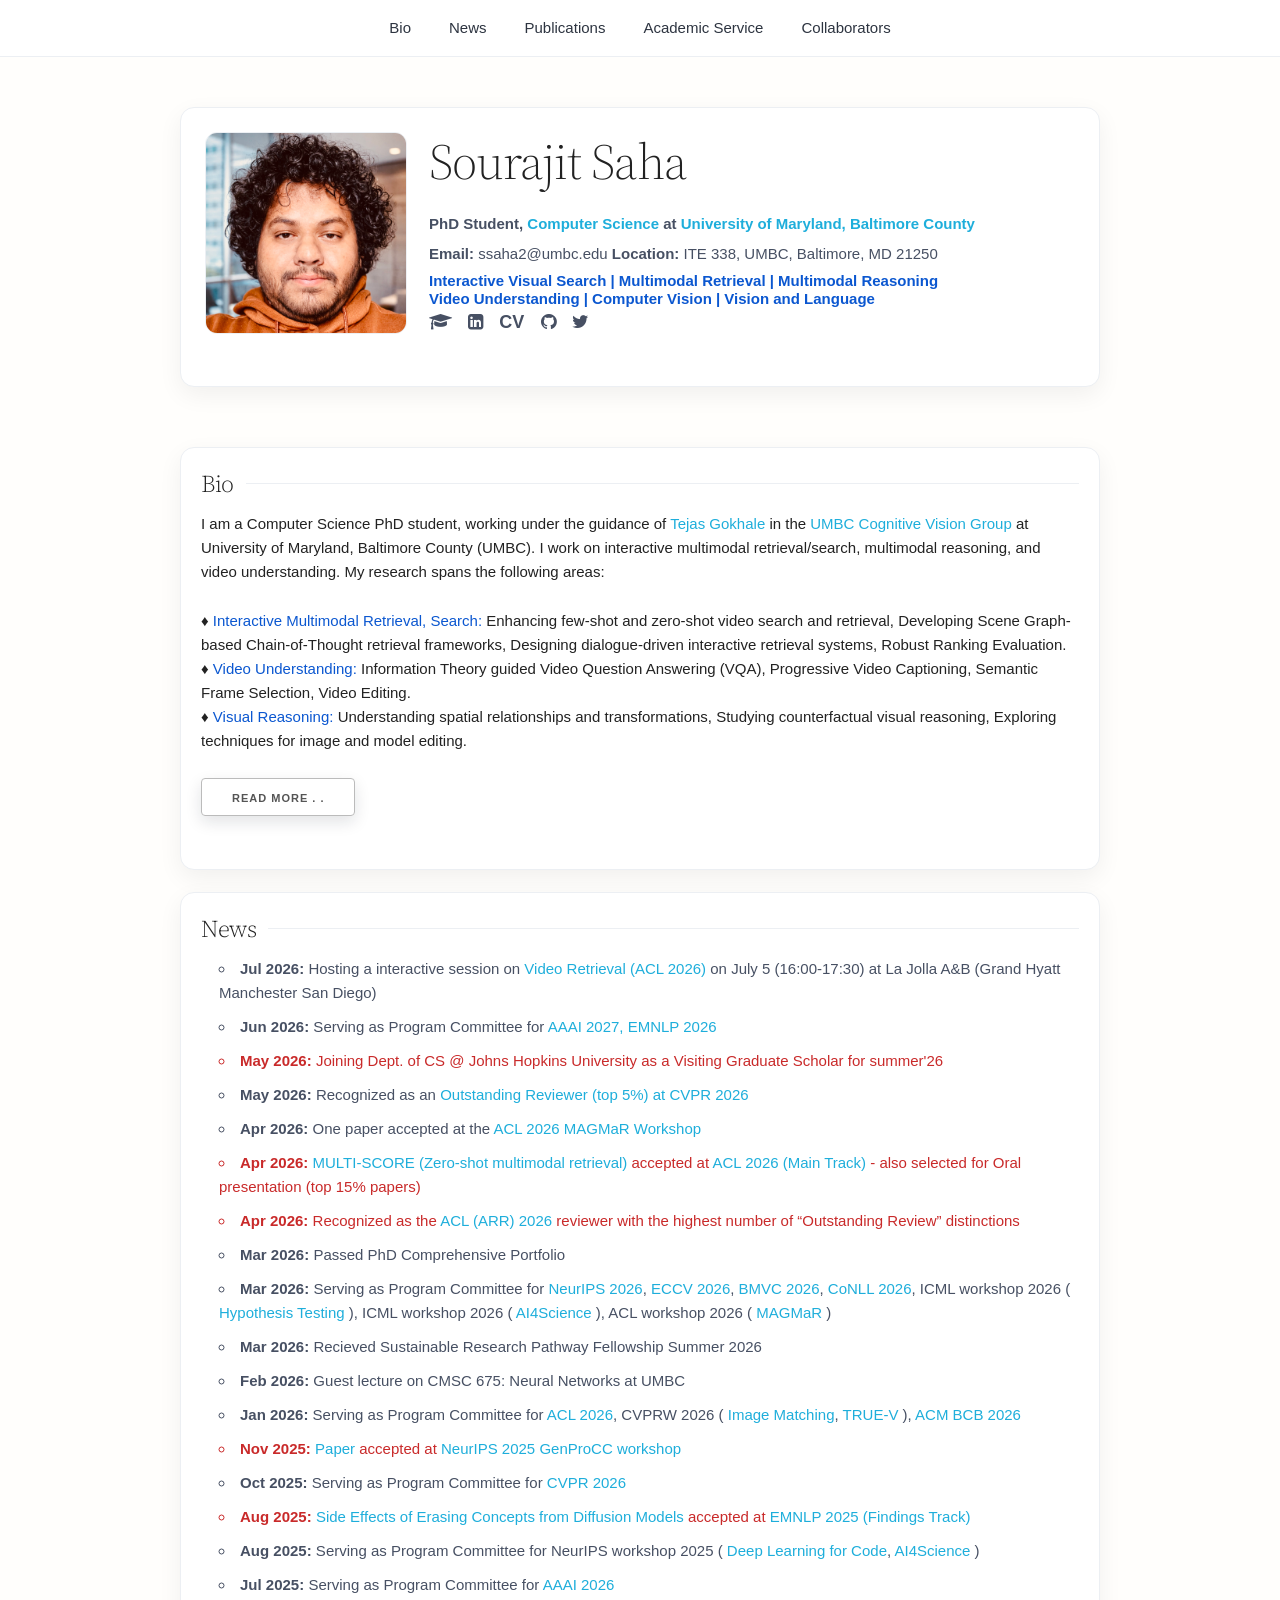
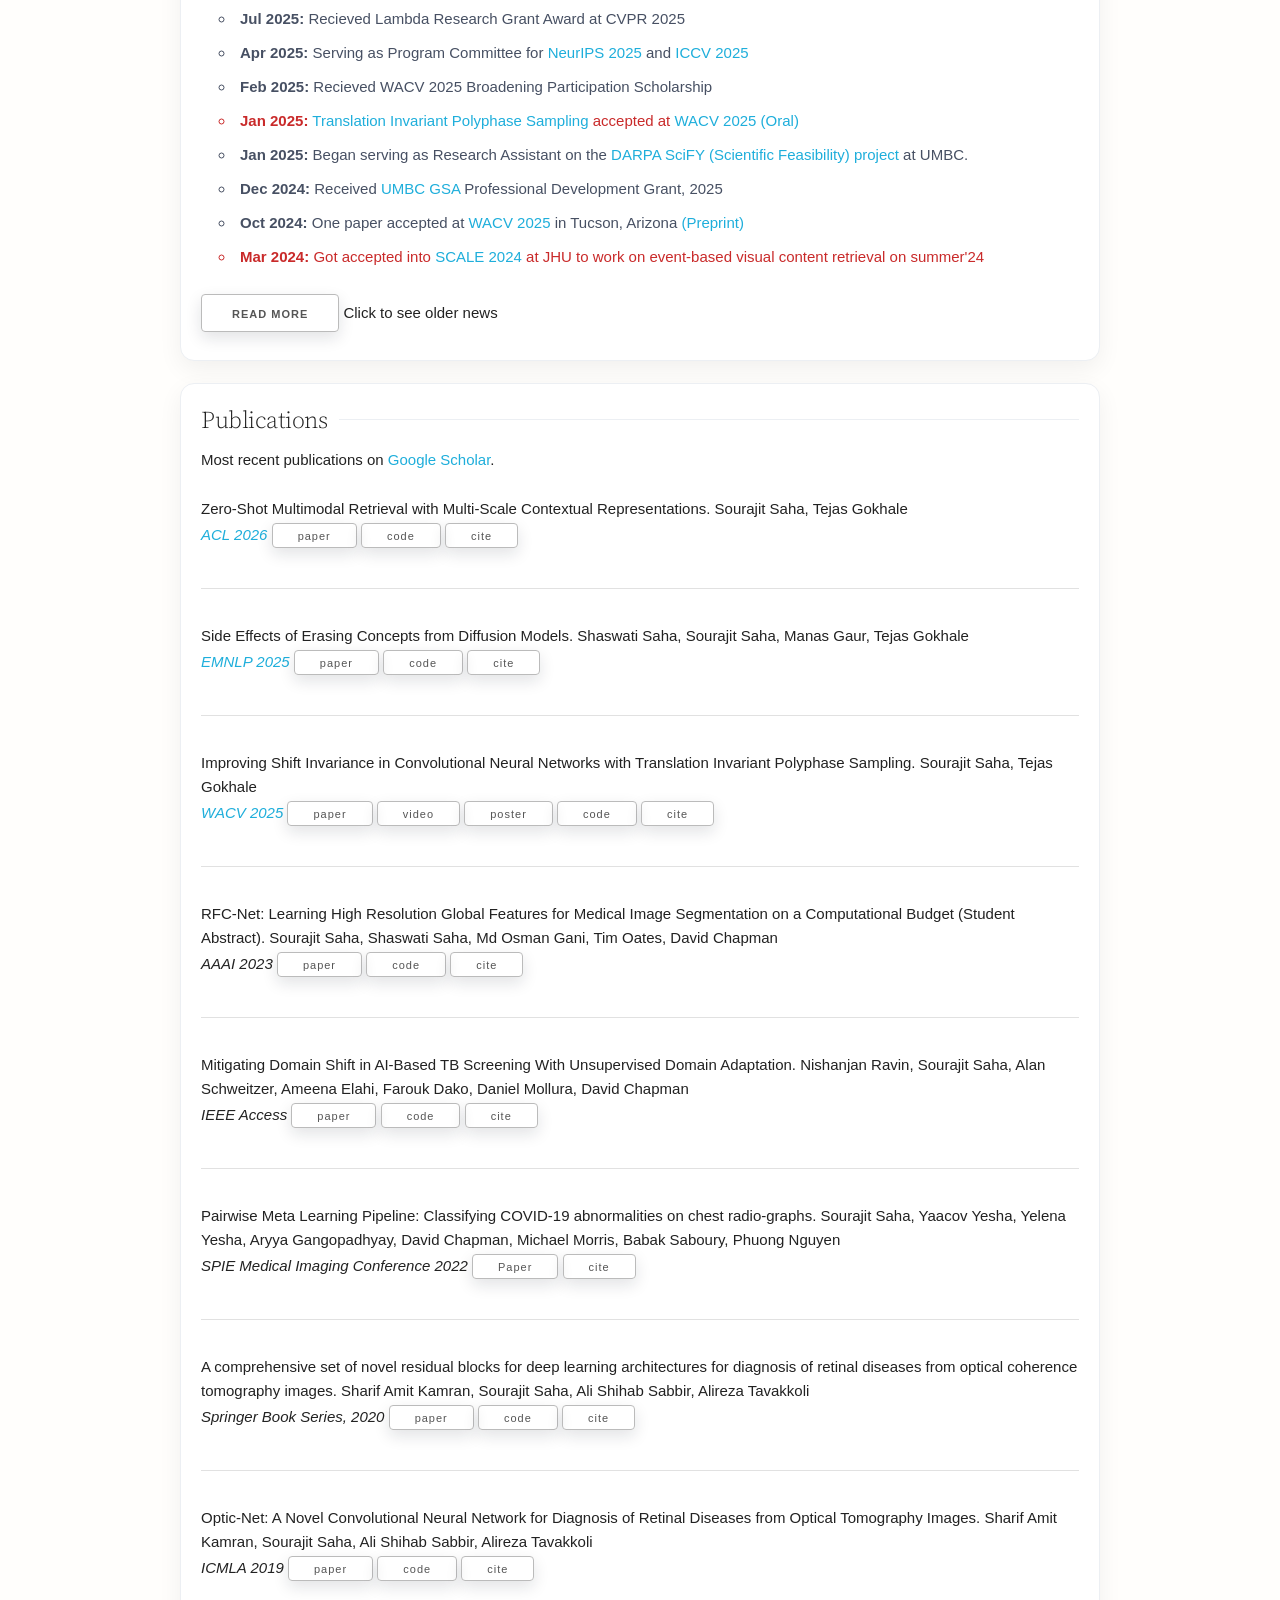
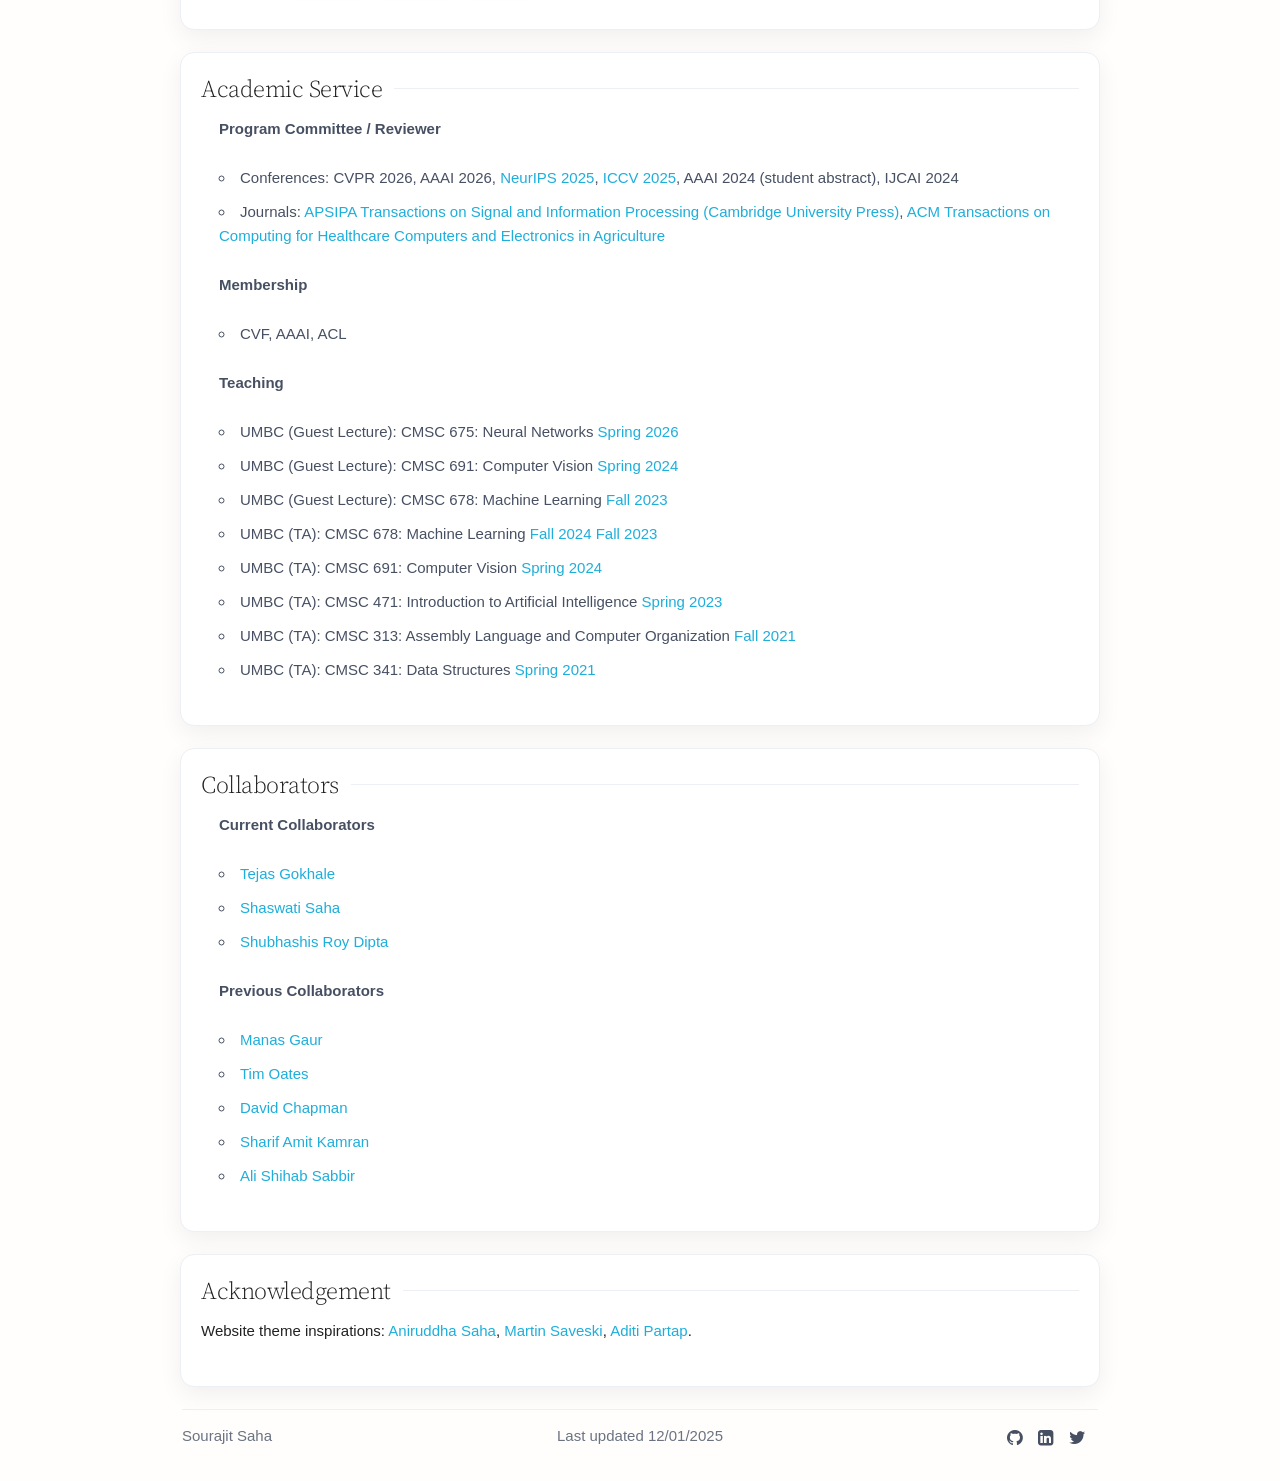
==== index.html @ 7041975b "Update index.html" ====
<!DOCTYPE html>
<html lang="en">
<head>
  <meta charset="utf-8">
  <meta name="viewport" content="width=device-width, initial-scale=1" />
  <title>Sourajit Saha | Homepage</title>
  <meta name="description" content="Homepage: Sourajit Saha">
  <meta name="author" content="Sourajit Saha">
  <link rel="icon" href="/soura_profile_04.jpg" type="image/x-icon">

  <!-- Fonts: elegant academic vibe -->
  <link href="https://fonts.googleapis.com/css2?family=Source+Serif+4:wght@400;600;700&family=Inter:wght@400;500;600;700&display=swap" rel="stylesheet">
  
  <!-- Minimal, efficient CSS inspired by Jon Barron / AlanE / Tejas / Steve -->
  <style>
    :root{
      --bg:#fffefc;--ink:#111418;--ink2:#475063;--muted:#6b7382;--link:#1a73e8;--line:#eceff3;--paper:#ffffff;--radius:14px;--shadow:0 8px 24px rgba(17,20,24,.06);--maxw:920px
    }
    html,body{background:var(--bg);color:var(--ink);margin:0;padding:0;font-family:Inter,system-ui,-apple-system,Segoe UI,Roboto,Helvetica,Arial}
    a{color:var(--link);text-decoration:none}a:hover{text-decoration:underline}
    .wrap{max-width:var(--maxw);margin:28px auto;padding:0 20px}
    .card{background:var(--paper);border:1px solid var(--line);border-radius:var(--radius);box-shadow:var(--shadow)}
    .header{padding:24px}
    .grid{display:grid;grid-template-columns:200px 1fr;gap:24px;align-items:start}
    .avatar{width:200px;height:200px;object-fit:cover;border-radius:12px;border:1px solid var(--line)}
    h1{font-family:"Source Serif 4",Georgia,serif;font-weight:700;font-size:42px;line-height:1.1;letter-spacing:-.01em;margin:0 0 6px}
    .lead{color:var(--ink2);margin:6px 0}
    .kicker{color:#0b57d0;font-weight:600}
    .icons span{margin-right:12px;font-size:18px;color:var(--ink2);cursor:pointer}
    .icons span:hover{color:var(--link)}

    /* Sticky top nav */
    .navwrap{position:sticky;top:0;z-index:20;background:rgba(255,255,255,.9);backdrop-filter:saturate(120%) blur(6px);border-bottom:1px solid var(--line)}
    .nav{max-width:var(--maxw);margin:0 auto;padding:8px 20px;display:flex;gap:14px;justify-content:center}
    .nav a{padding:8px 12px;border-radius:999px;color:#2d3440}
    .nav a:hover{background:#f6f8fb;text-decoration:none}

    /* Sections */
    section.block{margin:22px 0;padding:18px 20px}
    section.block h5{font-family:"Source Serif 4",Georgia,serif;margin:0 0 10px;font-size:24px;display:flex;gap:12px;align-items:center}
    section.block h5:after{content:"";height:1px;background:var(--line);flex:1}
    ul{margin:6px 0 0 18px;color:var(--ink2)}
    li{margin:6px 0}
    hr{border:none;border-top:1px dashed var(--line);margin:14px 0}

    /* Buttons */
    .button{display:inline-block;background:#111827;color:#fff;padding:8px 12px;border-radius:10px;border:1px solid #111827;font-weight:600;line-height:1;cursor:pointer;box-shadow:0 6px 16px rgba(17,24,39,.12)}
    .button:hover{transform:translateY(-1px);text-decoration:none}

    /* Callout */
    .callout{background:#f7fbff;border:1px solid var(--line);border-radius:12px;padding:14px 16px}
    .callout .section-title{color:#c92a2a;font-weight:700}
    [style*="color:blue"]{color:#0b57d0 !important}[style*="color:red"]{color:#c92a2a !important}

    /* Code */
    pre{background:#0f172a;color:#e5e7eb;border:1px solid #0b1223;border-radius:10px;padding:12px;overflow:auto;font-size:13px}

    /* Mobile */
    @media (max-width:860px){.grid{grid-template-columns:1fr}.avatar{width:160px;height:160px}}

    
    .kicker.tight {
      margin: 0;          /* remove default big gap */
      line-height: 1.2;   /* adjust spacing between lines */
    }
    
  </style>

  <!-- External libs kept (icons/css from original site structure) -->
  <link rel="stylesheet" href="libs/external/font-awesome-4.7.0/css/font-awesome.min.css">
  <script src="libs/external/jquery-3.1.1.min.js"></script>
  <script src="libs/external/skeleton_tabs/skeleton-tabs.js"></script>
  <link rel="stylesheet" href="libs/external/skeleton/normalize.css">
  <link rel="stylesheet" href="libs/external/skeleton/skeleton.css">
  <link rel="stylesheet" href="libs/custom/my_css.css">
</head>
<body>
  <div class="navwrap">
    <nav class="nav">
      <a href="/index.html#bio">Bio</a>
      <a href="/index.html#news">News</a>
      <a href="/index.html#publications">Publications</a>
      <a href="/index.html#academic-service">Academic Service</a>
      <a href="/index.html#collaborators">Collaborators</a>
    </nav>
  </div>

  <main class="wrap">
    <!-- Header -->
    <header class="card header">
     <div class="grid">
        <a href="/"><img id="random-image" class="avatar" alt="Random Image" src=""/></a>
        <div>
          <h1>Sourajit Saha</h1>
          <p class="lead"><strong>PhD Student, <a href="https://www.csee.umbc.edu/">Computer Science</a> at <a href="https://umbc.edu/">University of Maryland, Baltimore County</a></strong></p>
          <p class="lead"><strong>Email:</strong> ssaha2@umbc.edu <strong>Location:</strong> ITE 338, UMBC, Baltimore, MD 21250</p>
          <p class="kicker tight" style="color:blue;">
            Interactive Visual Search | Multimodal Retrieval | Multimodal Reasoning
          </p>
          <p class="kicker tight" style="color:blue;">
            Video Understanding | Computer Vision | Vision and Language
          </p>
          <p class="icons">
            <span onclick="window.open('https://scholar.google.com/citations?hl=en&user=f8wIuGcAAAAJ&view_op=list_works&sortby=pubdate')"><i class="fa fa-graduation-cap"></i></span>
            <span onclick="window.open('https://www.linkedin.com/in/sourajitcs/')"><i class="fa fa-linkedin-square"></i></span>
            <span onclick="window.open('https://drive.google.com/file/d/1-MChs1DdBviEYFemUq21AxmJDbdhRsC6/view?usp=sharing/')" style="font-weight:700">CV</span>
            <span onclick="window.open('https://github.com/sourajitcs')"><i class="fa fa-github"></i></span>
            <span onclick="window.open('https://twitter.com/sourajitCS')"><i class="fa fa-twitter"></i></span>
          </p>
        </div>
      </div>
      <script>
        <!-- const imagePaths=['/soura_profile_01.jpg','/soura_profile_02.jpg','/soura_profile_03.jpg','/soura_profile_04.jpg','/soura_profile_05.jpg']; -->
        const imagePaths=['/soura_profile_05.jpg'];
        document.getElementById('random-image').src=imagePaths[Math.floor(Math.random()*imagePaths.length)];
      </script>

    </header>

    <!-- Callout --> 
    <!--
    <section class="callout card block">
      <p class="section-title" style="color:red;">
        Looking for Research Internship (Winter 25-26, Summer 26) &nbsp; | &nbsp;
        Upcoming Travel: <span style="color:orange;"><a href="https://neurips.cc/">NeurIPS 2025</a> – San Diego, CA (Dec 2–7)</span>
      </p>
    </section>
    -->

    <!-- Bio -->
    <section class="card block" id="bio">
      <h5>Bio</h5>
      <p>
        <span>
          I am a Computer Science PhD student, working under the guidance of 
          <a href="https://www.csee.umbc.edu/tejas-gokhale/">Tejas Gokhale</a> 
          in the <a href="https://www.tejasgokhale.com/">UMBC Cognitive Vision Group</a> 
          at University of Maryland, Baltimore County (UMBC). 
          I work on interactive multimodal retrieval/search, multimodal reasoning, and video understanding.  
          My research spans the following areas:

          <p>
            &diams; <span style="color:blue;">Interactive Multimodal Retrieval, Search:</span> Enhancing few-shot and zero-shot video search and retrieval, Developing Scene Graph-based Chain-of-Thought retrieval frameworks, Designing dialogue-driven interactive retrieval systems, Robust Ranking Evaluation. <br>
            &diams; <span style="color:blue;">Video Understanding:</span> Information Theory guided Video Question Answering (VQA), Progressive Video Captioning, Semantic Frame Selection, Video Editing.  <br>
            &diams; <span style="color:blue;">Visual Reasoning:</span> Understanding spatial relationships and transformations, Studying counterfactual visual reasoning, Exploring techniques for image and model editing. 
          </p>

          <!--
          <ol>
            <li><strong>Enhancing few-shot and zero-shot video search and retrieval</strong> by leveraging the rapid progress in Vision-Language Models (VLMs).</li>
            <li><strong>Developing Scene Graph-based Chain-of-Thought reasoning frameworks</strong> to enable structured and interpretable understanding, retrieval, and search across complex video content.</li>
            <li><strong>Investigating Video Question Answering (VQA) systems</strong> as auxiliary tasks for finetuning, with a focus on how the completeness of visual information affects downstream video understanding.</li>
            <li><strong>Designing dialogue-driven interactive retrieval systems</strong>, where natural conversations guide iterative video exploration and search, improving user engagement and retrieval effectiveness.</li>
          </ol>
          -->
          <button class="button" onclick="bio_more_func()" id="bio_more_button">Read more . .</button>
        </span>
      </p>
      <div id="bio_more" style="display:none;">
        <p>
          <!--
          <span>
            I also focus on visual reasoning, with particular emphasis on:
            <ol>
              <li><strong>Understanding spatial relationships and transformations</strong> between objects, supporting more grounded and context-aware visual inference.</li>
              <li><strong>Studying counterfactual visual reasoning</strong>, where hypothetical alterations to visual scenes help probe causality and explainability in model behavior.</li>
              <li><strong>Exploring techniques for image and model editing</strong>, enabling controlled modifications and interpretability of vision systems through learned or rule-based interventions.</li>
            </ol>
            To ensure reliability in modern vision models, I pursue robust evaluation and mitigation strategies, including:
            <ol>
              <li><strong>Detecting and quantifying hallucinations in Vision-Language Models</strong>, identifying where and how models generate unsupported or fabricated content.</li>
              <li><strong>Assessing the quality of generative models</strong>, with a particular focus on text-to-image (T2I) and text-to-video (T2V) outputs, measuring both fidelity and alignment to prompts.</li>
            </ol>
            -->
            Prior to joining UMBC, I was a Research Assistant at Center for Cognitive Skill Enhancement (CCSE) at Independent University Bangladesh (IUB). 
            I have received a Masters of Science in Computer Science from UMBC in 2023 and a Bachelor of Science in Computer Science from BRAC University in 2017. 
            In my free time I love composing EDMs, cooking and driving. If not computer science, I would have pursued stand up comedy! 
          </span>
        </p>
      </div> 
      <script>
        function bio_more_func(){var m=document.getElementById('bio_more');var b=document.getElementById('bio_more_button');if(m.style.display==='none'){m.style.display='inline';b.innerHTML='See less . .';}else{m.style.display='none';b.innerHTML='Read more . .';}}
      </script>
    </section>

    <!-- <a href="https://bmvc2026.bmva.org/people/reviewers/"> BMVC 2026</a> -->
    <!-- <a href="https://eccv.ecva.net/Conferences/2026/Reviewers"> ECCV 2026</a> -->
    <!-- <a href="https://dl.acm.org/doi/epdf/10.1145/3765612"> ACM BCB 2026</a> -->
    <!-- <a href="https://aclanthology.org/2025.acl-long.0.pdf"> ACL 2026</a> -->
    <!-- <a href="https://neurips.cc/Conferences/2026/ProgramCommittee"> NeurIPS 2026</a> -->
    
    <!-- News -->
    <section class="card block" id="news">
      <h5>News</h5>
      <ul> 
        <li><b>Jul 2026:</b> Hosting a interactive session on <a href="https://sourajitcs.github.io/vidret-acl26/"> Video Retrieval (ACL 2026)</a> on July 5 (16:00-17:30) at La Jolla A&B (Grand Hyatt Manchester San Diego)</li>
        <li><b>Jun 2026:</b> Serving as Program Committee for <a href="https://aaai.org/conference/aaai/aaai-27/"> AAAI 2027, <a href="https://2026.emnlp.org/"> EMNLP 2026</a></a></li>
        <li style="color:red";><b>May 2026:</b> Joining Dept. of CS @ Johns Hopkins University as a Visiting Graduate Scholar for summer'26</li>
        <li><b>May 2026:</b> Recognized as an <a href="https://cvpr.thecvf.com/Conferences/2026/ProgramCommittee"> Outstanding Reviewer (top 5%) at CVPR 2026</a></li>
        <li><b>Apr 2026:</b> One paper accepted at the <a href="https://nlp.jhu.edu/magmar/"> ACL 2026 MAGMaR Workshop</a></li>
        <li style="color:red";><b>Apr 2026:</b> <a href="https://sourajitcs.github.io/multiscore/">MULTI-SCORE (Zero-shot multimodal retrieval)</a> accepted at <a href="https://2026.aclweb.org/">ACL 2026 (Main Track)</a> - also selected for Oral presentation (top 15% papers)</li>
        <li style="color:red";><b>Apr 2026:</b> Recognized as the <a href="https://stats.aclrollingreview.org/iterations/2026/january/"> ACL (ARR) 2026</a> reviewer with the highest number of “Outstanding Review” distinctions</li>
        <li><b>Mar 2026:</b> Passed PhD Comprehensive Portfolio</li>
        <li><b>Mar 2026:</b> Serving as Program Committee for <a href="https://neurips.cc/Conferences/2026"> NeurIPS 2026</a>, <a href="https://eccv.ecva.net/"> ECCV 2026</a>, <a href="https://bmvc2026.bmva.org/"> BMVC 2026</a>, <a href="https://aclanthology.org/2026.conll-main.0.pdf#page=8"> CoNLL 2026</a>, ICML workshop 2026 (<a href="https://www.testin"> Hypothesis Testing</a> ), ICML workshop 2026 (<a href="https://ai4sciencecommunity.github.io/icml26.html"> AI4Science</a> ), ACL workshop 2026 (<a href="https://nlp.jhu.edu/magmar/"> MAGMaR</a> )</li>
        <li><b>Mar 2026:</b> Recieved Sustainable Research Pathway Fellowship Summer 2026</li>
        <li><b>Feb 2026:</b> Guest lecture on CMSC 675: Neural Networks at UMBC</li>
        <li><b>Jan 2026:</b> Serving as Program Committee for <a href="https://2026.aclweb.org/"> ACL 2026</a>, CVPRW 2026 (<a href="https://image-matching-workshop.github.io/"> Image Matching</a>, <a href="https://trustworthy-ai-workshop.github.io/cvpr2026-TRUE-V/"> TRUE-V</a> ), <a href="https://acm-bcb.org/"> ACM BCB 2026</a></li>
        <li style="color:red";><b>Nov 2025:</b> <a href="https://openreview.net/pdf?id=D7ZwMIbNv8"> Paper</a> accepted at <a href="https://openreview.net/group?id=NeurIPS.cc/2025/Workshop/GenProCC#tab-your-consoles"> NeurIPS 2025 GenProCC workshop</a></li>
        <li><b>Oct 2025:</b> Serving as Program Committee for <a href="https://cvpr.thecvf.com/Conferences/2026/ProgramCommittee"> CVPR 2026</a></li>
        <li style="color:red";><b>Aug 2025:</b> <a href="https://aclanthology.org/2025.findings-emnlp.810/"> Side Effects of Erasing Concepts from Diffusion Models</a> accepted at <a href="https://2025.emnlp.org/">EMNLP 2025 (Findings Track)</a> </li>
        <li><b>Aug 2025:</b> Serving as Program Committee for NeurIPS workshop 2025 (<a href="https://dl4c.github.io/"> Deep Learning for Code</a>, <a href="https://ai4sciencecommunity.github.io/neurips25"> AI4Science</a> )</li>
        <li><b>Jul 2025:</b> Serving as Program Committee for <a href="https://aaai.org/conference/aaai/aaai-26/2026-program-committee/"> AAAI 2026</a></li>
        <li><b>Jul 2025:</b> Recieved Lambda Research Grant Award at CVPR 2025</li>
        <li><b>Apr 2025:</b> Serving as Program Committee for <a href="https://neurips.cc/Conferences/2025/ProgramCommittee"> NeurIPS 2025</a> and <a href="https://iccv.thecvf.com/Conferences/2025/ProgramCommittee"> ICCV 2025</a></li>
        <li><b>Feb 2025:</b> Recieved  WACV 2025 Broadening Participation Scholarship</li>
        <li style="color:red";><b>Jan 2025:</b> <a href="https://openaccess.thecvf.com/content/WACV2025/html/Saha_Improving_Shift_Invariance_in_Convolutional_Neural_Networks_with_Translation_Invariant_WACV_2025_paper.html">Translation Invariant Polyphase Sampling</a> accepted at <a href="https://wacv2025.thecvf.com/">WACV 2025 (Oral)</a> </li>
        <li><b>Jan 2025:</b> Began serving as Research Assistant on the <a href="https://www.darpa.mil/research/programs/scientific-feasibility"> DARPA SciFY (Scientific Feasibility) project</a> at UMBC. </li>
        <li><b>Dec 2024:</b> Received <a href="https://gsa.umbc.edu/grants-program/">UMBC GSA</a> Professional Development Grant, 2025</li>
        <li><b>Oct 2024:</b> One paper accepted at <a href="https://wacv2025.thecvf.com/">WACV 2025</a> in Tucson, Arizona <a href="https://arxiv.org/pdf/2404.07410">(Preprint)</a></li>
        <li style="color:red";><b>Mar 2024:</b> Got accepted into <a href="https://hltcoe.jhu.edu/research/scale/scale-2024/">SCALE 2024</a> at JHU to work on event-based visual content retrieval on summer'24</li>
      </ul>
      <button class="button" onclick="more_news_toggle()" id="more_news_button">Read more</button> Click to see older news
      <script>
        function more_news_toggle(){var m=document.getElementById('more_news');var b=document.getElementById('more_news_button');if(m.style.display==='none'){m.style.display='inline';b.innerHTML='See less';}else{m.style.display='none';b.innerHTML='Read more';}}
      </script>
    </section>
    <div id="more_news" style="display:none;" class="card block">
      <ul>
        <li><b>Feb 2024:</b> Guest lecture on CMSC 691: Computer Vision at UMBC</li>
        <li><b>Feb 2024:</b> Serving as Program Committee for IJCAI 2024, ACM Transactions on Computing for Healthcare</li>
        <li><b>Nov 2023:</b> Guest lecture on CMSC 678: (Graduate) Machine Learning at UMBC</li>
        <li><b>Oct 2023:</b> Serving as Program Committee for AAAI 2024 (student abstract)</li>
        <li><b>Sep 2023:</b> Joined Cognitive Vision Group at UMBC, lead by <a href="https://www.tejasgokhale.com/"> Tejas Gokhale</a></li>
        <li><b>Aug 2023:</b> One paper accepted at ICCV 2023 in OODCV, Paris, France</li>
        <li><b>May 2023:</b> I got my Masters in Computer Science at UMBC in Spring 2023</li>
        <li><b>Oct 2022:</b> One paper accepted at <a href="https://proceedings.aaai.org/storage/aaai-production-files-processed/a26b86e8-d66a-473e-a0a4-c252386b3825.out.pdf"> AAAI 2023</a> in Washington D.C</li>
        <li><b>Mar 2022:</b> One paper accepted at <a href="https://ieeexplore.ieee.org/stamp/stamp.jsp?arnumber=9759448"> IEEE ACCESS</a></li>
        <li><b>Oct 2021:</b> One paper accepted at <a href="https://www.spiedigitallibrary.org/conference-proceedings-of-spie/PC12033/PC1203302/Pairwise-meta-learning-pipeline--classifying-COVID-19-abnormalities-on/10.1117/12.2613235.short?SSO=1"> SPIE Medical Imaging Conference 2022</a> in San Diego</li>
        <li><b>Summer 2021:</b> I was a Machine Learning intern at VIPAR Lab (Vision Image Processing Algorithms Research Lab), UMBC</li>
        <li><b>Jan 2021:</b> I joined UMBC for grad school</li>
        <li><b>Sep 2020:</b> One book chapter published in <a href="https://link.springer.com/chapter/10.1007/978-981-15-6759-9_2"> Part of the Advances in Intelligent Systems and Computing book series</a>, Springer</li>
        <li><b>Dec 2019:</b> One paper accepted at <a href="https://ieeexplore.ieee.org/abstract/document/8999264"> ICMLA 2019</a> in Florida</li>
        <li><b>Feb 2019:</b> One paper accepted at <a href="https://ieeexplore.ieee.org/abstract/document/8631925"> ICCIT 2018</a> in Dhaka</li>
        <li><b>Dec 2018:</b> One paper accepted at <a href="https://www.sciencedirect.com/science/article/pii/S1877050918308858"> ELSEVIER - Procedia Computer Science</a></li>
        <li><b>Jul 2018:</b> I joined IUB as a Research Assistant.</li>
      </ul>
    </div>

    <!-- Publications -->
    <section class="card block" id="publications">
      <h5>Publications</h5>
      <p>Most recent publications on <a href="https://scholar.google.com/citations?hl=en&user=f8wIuGcAAAAJ&view_op=list_works&sortby=pubdate">Google Scholar</a>.</p>


    <div class="paper">
        <p class="title">Zero-Shot Multimodal Retrieval with Multi-Scale Contextual Representations. Sourajit Saha, Tejas Gokhale</p>
        <p> 
          <i><a href="https://2026.aclweb.org/">ACL 2026</a></i>
          <a class="button" href="https://sourajitcs.github.io/multiscore/">paper</a>
          <a class="button" href="https://sourajitcs.github.io/multiscore/">code</a>
          <!-- <a class="button" href="">paper</a> -->
          <!-- <a class="button" href="">code</a> --> 
      
          <button class="button" onclick="cite_010_func()" id="cite_010_button">cite</button>
          <div id="more_cite_010" style="display:none;"> 
            <pre>
  ACL 2026 Proceeding Coming Soon
            </pre>
          </div> 
          <script>
            function cite_010_func(){var m=document.getElementById('more_cite_010');var b=document.getElementById('cite_010_button');if(m.style.display==='none'){m.style.display='inline';b.innerHTML='hide';}else{m.style.display='none';b.innerHTML='cite';}}
          </script>
        </p>
      </div>
      <hr />



      
      <div class="paper">
        <p class="title">Side Effects of Erasing Concepts from Diffusion Models. Shaswati Saha, Sourajit Saha, Manas Gaur, Tejas Gokhale</p>
        <p> 
          <i><a href="https://2025.emnlp.org/">EMNLP 2025</a></i>
          <a class="button" href="https://aclanthology.org/2025.findings-emnlp.810.pdf">paper</a>
          <a class="button" href="https://github.com/shaswati1/see" target="_blank">code</a>
          <button class="button" onclick="cite_009_func()" id="cite_009_button">cite</button>
          <div id="more_cite_009" style="display:none;">
            <pre>
@inproceedings{saha2025side,
  title={Side Effects of Erasing Concepts from Diffusion Models},
  author={Saha, Shaswati and Saha, Sourajit and Gaur, Manas and Gokhale, Tejas},
  booktitle={Findings of the Association for Computational Linguistics: EMNLP 2025},
  pages={14991--15007},
  year={2025}
}
            </pre>
          </div> 
          <script>
            function cite_009_func(){var m=document.getElementById('more_cite_009');var b=document.getElementById('cite_009_button');if(m.style.display==='none'){m.style.display='inline';b.innerHTML='hide';}else{m.style.display='none';b.innerHTML='cite';}}
          </script>
        </p>
      </div>
      <hr />
      
      <div class="paper">
        <p class="title">Improving Shift Invariance in Convolutional Neural Networks with Translation Invariant Polyphase Sampling. Sourajit Saha, Tejas Gokhale</p>
        <p> 
          <i><a href="https://wacv2025.thecvf.com/">WACV 2025</a></i>
          <a class="button" href="https://openaccess.thecvf.com/content/WACV2025/html/Saha_Improving_Shift_Invariance_in_Convolutional_Neural_Networks_with_Translation_Invariant_WACV_2025_paper.html" target="_blank">paper</a>
          <a class="button" href="https://video.computer.org/WACV-Posters25/3XebahK4ZaQZgXi97EyBho-wacv25-2243.mp4" target="_blank">video</a>
          <a class="button" href="https://ieeecs-media.computer.org/media/conferences/wacv/2025/posters/Improving%20Shift%20Invariance%20in%20Convolutional%20Neural%20Networks%20with%20Translation%20Invariant%20Polyphase%20Sam.pdf" target="_blank">poster</a>
          <a class="button" href="https://github.com/sourajitcs/tips/" target="_blank">code</a>
          <button class="button" onclick="cite_008_func()" id="cite_008_button">cite</button>
          <div id="more_cite_008" style="display:none;">
            <pre>
@InProceedings{Saha_2025_WACV,
    author    = {Saha, Sourajit and Gokhale, Tejas},
    title     = {Improving Shift Invariance in Convolutional Neural Networks with Translation Invariant Polyphase Sampling},
    booktitle = {Proceedings of the Winter Conference on Applications of Computer Vision (WACV)},
    month     = {February},
    year      = {2025},
    pages     = {620-629}
}
            </pre>
          </div> 
          <script>
            function cite_008_func(){var m=document.getElementById('more_cite_008');var b=document.getElementById('cite_008_button');if(m.style.display==='none'){m.style.display='inline';b.innerHTML='hide';}else{m.style.display='none';b.innerHTML='cite';}}
          </script>
        </p>
      </div>
      <hr />

      <div class="paper">
        <p class="title">RFC-Net: Learning High Resolution Global Features for Medical Image Segmentation on a Computational Budget (Student Abstract). Sourajit Saha, Shaswati Saha, Md Osman Gani, Tim Oates, David Chapman</p>
        <p>
          <i>AAAI 2023</i>
          <a class="button" href="https://ojs.aaai.org/index.php/AAAI/article/view/27017" target="_blank">paper</a>
          <a class="button" href="https://github.com/sourajitcs/RFC-NetAAAI23" target="_blank">code</a>
          <button class="button" onclick="cite_007_func()" id="cite_007_button">cite</button>
          <div id="more_cite_007" style="display:none;">
            <pre>
@inproceedings{saha2023rfc,
    title={RFC-net: learning high resolution global features for medical image segmentation on a computational budget (student abstract)},
    author={Saha, Sourajit and Saha, Shaswati and Gani, Md Osman and Oates, Tim and Chapman, David},
    booktitle={Proceedings of the AAAI Conference on Artificial Intelligence},
    volume={37},
    number={13},
    pages={16314--16315},
    year={2023}
}
            </pre>
          </div> 
          <script>
            function cite_007_func(){var m=document.getElementById('more_cite_007');var b=document.getElementById('cite_007_button');if(m.style.display==='none'){m.style.display='inline';b.innerHTML='hide';}else{m.style.display='none';b.innerHTML='cite';}}
          </script>
        </p>
      </div>
      <hr />

      <div class="paper">
        <p class="title">Mitigating Domain Shift in AI-Based TB Screening With Unsupervised Domain Adaptation. Nishanjan Ravin, Sourajit Saha, Alan Schweitzer, Ameena Elahi, Farouk Dako, Daniel Mollura, David Chapman</p>
        <p>
          <i>IEEE Access</i>
          <a class="button" href="https://ieeexplore.ieee.org/stamp/stamp.jsp?arnumber=9759448" target="_blank">paper</a>
          <a class="button" href="https://github.com/sourajitcs/DIFL" target="_blank">code</a>
          <button class="button" onclick="cite_006_func()" id="cite_006_button">cite</button>
          <div id="more_cite_006" style="display:none;">
            <pre>
@article{ravin2022mitigating,
    title={Mitigating domain shift in AI-based TB screening with unsupervised domain adaptation},
    author={Ravin, Nishanjan and Saha, Sourajit and Schweitzer, Alan and Elahi, Ameena and Dako, Farouk and Mollura, Daniel and Chapman, David},
    journal={IEEE Access},
    volume={10},
    pages={45997--46013},
    year={2022},
    publisher={IEEE}
}
            </pre>
          </div> 
          <script>
            function cite_006_func(){var m=document.getElementById('more_cite_006');var b=document.getElementById('cite_006_button');if(m.style.display==='none'){m.style.display='inline';b.innerHTML='hide';}else{m.style.display='none';b.innerHTML='cite';}}
          </script>
        </p>
      </div>
      <hr />

      <div class="paper">
        <p class="title">Pairwise Meta Learning Pipeline: Classifying COVID-19 abnormalities on chest radio-graphs. Sourajit Saha, Yaacov Yesha, Yelena Yesha, Aryya Gangopadhyay, David Chapman, Michael Morris, Babak Saboury, Phuong Nguyen</p>
        <p>
          <i>SPIE Medical Imaging Conference 2022</i>
          <a class="button" href="https://www.spiedigitallibrary.org/conference-proceedings-of-spie/PC12033/PC1203302/Pairwise-meta-learning-pipeline--classifying-COVID-19-abnormalities-on/10.1117/12.2613235.short?SSO=1" target="_blank">Paper</a>
          <button class="button" onclick="cite_005_func()" id="cite_005_button">cite</button>
          <div id="more_cite_005" style="display:none;">
            <pre>
@article{saha2022pairwise,
    title={Pairwise meta learning pipeline: classifying COVID-19 abnormalities on chest radio-graphs},
    author={Saha, Sourajit and Yesha, Yaacov},
    journal={SPIE Medical Imaging 2022: Computer-Aided Diagnosis; PC1203302 (2022) Proceedings Volume PC12033, Medical Imaging 2022: Computer-Aided Diagnosis; PC1203302 (2022)},
    year={2022}
}
            </pre>
          </div> 
          <script>
            function cite_005_func(){var m=document.getElementById('more_cite_005');var b=document.getElementById('cite_005_button');if(m.style.display==='none'){m.style.display='inline';b.innerHTML='hide';}else{m.style.display='none';b.innerHTML='cite';}}
          </script>
        </p>
      </div>
      <hr />

      <div class="paper">
        <p class="title">A comprehensive set of novel residual blocks for deep learning architectures for diagnosis of retinal diseases from optical coherence tomography images. Sharif Amit Kamran, Sourajit Saha, Ali Shihab Sabbir, Alireza Tavakkoli</p>
        <p>
          <i>Springer Book Series, 2020</i>
          <a class="button" href="https://link.springer.com/chapter/10.1007/978-981-15-6759-9_2" target="_blank">paper</a>
          <a class="button" href="https://github.com/SharifAmit/OpticNet-71" target="_blank">code</a>
          <button class="button" onclick="cite_004_func()" id="cite_004_button">cite</button>
          <div id="more_cite_004" style="display:none;">
            <pre>
@article{kamran2021comprehensive,
    title={A comprehensive set of novel residual blocks for deep learning architectures for diagnosis of retinal diseases from optical coherence tomography images},
    author={Kamran, Sharif Amit and Saha, Sourajit and Sabbir, Ali Shihab and Tavakkoli, Alireza},
    journal={Deep Learning Applications, Volume 2},
    pages={25--48},
    year={2021},
    publisher={Springer}
}
            </pre>
          </div> 
          <script>
            function cite_004_func(){var m=document.getElementById('more_cite_004');var b=document.getElementById('cite_004_button');if(m.style.display==='none'){m.style.display='inline';b.innerHTML='hide';}else{m.style.display='none';b.innerHTML='cite';}}
          </script>
        </p>
      </div>
      <hr />

      <div class="paper">
        <p class="title">Optic-Net: A Novel Convolutional Neural Network for Diagnosis of Retinal Diseases from Optical Tomography Images. Sharif Amit Kamran, Sourajit Saha, Ali Shihab Sabbir, Alireza Tavakkoli</p>
        <p>
          <i>ICMLA 2019</i>
          <a class="button" href="https://ieeexplore.ieee.org/abstract/document/8999264" target="_blank">paper</a>
          <a class="button" href="https://github.com/SharifAmit/OpticNet-71" target="_blank">code</a>
          <button class="button" onclick="cite_003_func()" id="cite_003_button">cite</button>
          <div id="more_cite_003" style="display:none;">
            <pre>
@inproceedings{kamran2019optic,
    title={Optic-net: A novel convolutional neural network for diagnosis of retinal diseases from optical tomography images},
    author={Kamran, Sharif Amit and Saha, Sourajit and Sabbir, Ali Shihab and Tavakkoli, Alireza},
    booktitle={2019 18th IEEE International Conference On Machine Learning And Applications (ICMLA)},
    pages={964--971},
    year={2019},
    organization={IEEE}
}
            </pre>
          </div> 
          <script>
            function cite_003_func(){var m=document.getElementById('more_cite_003');var b=document.getElementById('cite_003_button');if(m.style.display==='none'){m.style.display='inline';b.innerHTML='hide';}else{m.style.display='none';b.innerHTML='cite';}}
          </script>
        </p>
      </div>
    </section>

    <!-- Academic Service -->
    <section class="card block" id="academic-service">
      <h5>Academic Service</h5>
      <ul>
        <p><b>Program Committee / Reviewer</b></p>
        <li>Conferences: 
          CVPR 2026, AAAI 2026, <a href="https://neurips.cc/Conferences/2025/ProgramCommittee#all-reviewer">NeurIPS 2025</a>, <a href="https://iccv.thecvf.com/Conferences/2025/ProgramCommittee">ICCV 2025</a>, AAAI 2024 (student abstract), IJCAI 2024
        </li>
        <li>Journals: 
          <a href="https://www.cambridge.org/core/journals/apsipa-transactions-on-signal-and-information-processing">APSIPA Transactions on Signal and Information Processing (Cambridge University Press)</a>, 
          <a href="https://dl.acm.org/journal/health">ACM Transactions on Computing for Healthcare</a>
          <a href="https://www.sciencedirect.com/journal/computers-and-electronics-in-agriculture">Computers and Electronics in Agriculture</a>
        </li>
      </ul>
      <ul>
        <p><b>Membership</b></p>
        <li>CVF, AAAI, ACL</li>
      </ul>
      <ul>
        <p><b>Teaching</b></p>
        <li>UMBC (Guest Lecture): CMSC 675: Neural Networks <a href="https://courses.cs.umbc.edu/graduate/675/">Spring 2026 </a> </li>
        <li>UMBC (Guest Lecture): CMSC 691: Computer Vision <a href="https://redirect.cs.umbc.edu/courses/graduate/691cv/">Spring 2024 </a> </li>
        <li>UMBC (Guest Lecture): CMSC 678: Machine Learning <a href="https://manasgaur.github.io/CMSC678_F23/">Fall 2023 </a> </li>
        <li>UMBC (TA): CMSC 678: Machine Learning <a href="https://courses.cs.umbc.edu/graduate/678/fall24/">Fall 2024 </a> <a href="https://manasgaur.github.io/CMSC678_F23/">Fall 2023 </a></li>
        <li>UMBC (TA): CMSC 691: Computer Vision <a href="https://redirect.cs.umbc.edu/courses/graduate/691cv/">Spring 2024 </a> </li>
        <li>UMBC (TA): CMSC 471: Introduction to Artificial Intelligence <a href="https://redirect.cs.umbc.edu/courses/undergraduate/471/spring23/02/">Spring 2023 </a> </li>
        <li>UMBC (TA): CMSC 313: Assembly Language and Computer Organization <a href="https://www.csee.umbc.edu/people/faculty/ivan-sekyonda/">Fall 2021 </a> </li>
        <li>UMBC (TA): CMSC 341: Data Structures <a href="https://www.csee.umbc.edu/people/lecturers/mohammad-khash-donyaee/">Spring 2021 </a> </li>
      </ul>
    </section>

    <!-- Collaborators -->
    <section class="card block" id="collaborators">
      <h5>Collaborators</h5>
      <ul>
        <p><b>Current Collaborators</b></p>
        <li><a href="https://www.tejasgokhale.com/">Tejas Gokhale</a></li>
        <li><a href="https://scholar.google.com/citations?hl=en&user=_pTdzsAAAAAJ&view_op=list_works&sortby=pubdate">Shaswati Saha</a></li>
        <li><a href="https://roydipta.com/">Shubhashis Roy Dipta</a></li>
      </ul>
      <ul>
        <p><b>Previous Collaborators</b></p>
        <li><a href="https://manasgaur.github.io/">Manas Gaur</a></li>
        <li><a href="https://www.csee.umbc.edu/people/faculty/tim-oates/">Tim Oates</a></li>
        <li><a href="https://people.miami.edu/profile/464cd6edc2709ca9e89de1dc3f756e4c">David Chapman</a></li>
        <li><a href="https://www.sharifamit.com/">Sharif Amit Kamran</a></li>
        <li><a href="http://www.cse.iub.edu.bd/faculties/13">Ali Shihab Sabbir</a></li>
      </ul>
    </section>

    <!-- Acknowledgement -->
    <section class="card block" id="ack">
      <h5>Acknowledgement</h5>
      <p>
        Website theme inspirations: <a href="https://ani0075saha.github.io/">Aniruddha Saha</a>, <a href="https://github.com/msaveski/www_personal">Martin Saveski</a>, <a href="https://aditi741997.github.io/">Aditi Partap</a>.
      </p>
    </section>

    <!-- Footer -->
    <section class="block" style="padding:0 2px;border:none">
      <div style="display:grid;grid-template-columns:1fr 1fr 1fr;gap:12px;color:var(--muted);border-top:1px solid var(--line);padding-top:14px">
        <div>Sourajit Saha</div>
        <div style="text-align:center">Last updated 12/01/2025</div>
        <div style="text-align:right" class="icons">
          <span onclick="window.open('https://github.com/sourajitcs')"><i class="fa fa-github"></i></span>
          <span onclick="window.open('https://www.linkedin.com/in/sourajitcs/')"><i class="fa fa-linkedin-square"></i></span>
          <span onclick="window.open('https://twitter.com/sourajitCS')"><i class="fa fa-twitter"></i></span>
        </div>
      </div>
    </section>
  </main>
</body>
</html>
---- libs/external/skeleton/skeleton.css ----
/*
* Skeleton V2.0.4
* Copyright 2014, Dave Gamache
* www.getskeleton.com
* Free to use under the MIT license.
* http://www.opensource.org/licenses/mit-license.php
* 12/29/2014
*/


/* Table of contents
––––––––––––––––––––––––––––––––––––––––––––––––––
- Grid
- Base Styles
- Typography
- Links
- Buttons
- Forms
- Lists
- Code
- Tables
- Spacing
- Utilities
- Clearing
- Media Queries
*/


/* Grid
–––––––––––––––––––––––––––––––––––––––––––––––––– */
.container {
  position: relative;
  width: 100%;
  max-width: 960px;
  margin: 0 auto;
  padding: 0 20px;
  box-sizing: border-box; }
.column,
.columns {
  width: 100%;
  float: left;
  box-sizing: border-box; }

/* For devices larger than 400px */
@media (min-width: 400px) {
  .container {
    width: 85%;
    padding: 0; }
}

/* For devices larger than 550px */
@media (min-width: 550px) {
  .container {
    width: 80%; }
  .column,
  .columns {
    margin-left: 4%; }
  .column:first-child,
  .columns:first-child {
    margin-left: 0; }

  .one.column,
  .one.columns                    { width: 4.66666666667%; }
  .two.columns                    { width: 13.3333333333%; }
  .three.columns                  { width: 22%;            }
  .four.columns                   { width: 30.6666666667%; }
  .five.columns                   { width: 39.3333333333%; }
  .six.columns                    { width: 48%;            }
  .seven.columns                  { width: 56.6666666667%; }
  .eight.columns                  { width: 65.3333333333%; }
  .nine.columns                   { width: 74.0%;          }
  .ten.columns                    { width: 82.6666666667%; }
  .eleven.columns                 { width: 91.3333333333%; }
  .twelve.columns                 { width: 100%; margin-left: 0; }

  .one-third.column               { width: 30.6666666667%; }
  .two-thirds.column              { width: 65.3333333333%; }

  .one-half.column                { width: 48%; }

  /* Offsets */
  .offset-by-one.column,
  .offset-by-one.columns          { margin-left: 8.66666666667%; }
  .offset-by-two.column,
  .offset-by-two.columns          { margin-left: 17.3333333333%; }
  .offset-by-three.column,
  .offset-by-three.columns        { margin-left: 26%;            }
  .offset-by-four.column,
  .offset-by-four.columns         { margin-left: 34.6666666667%; }
  .offset-by-five.column,
  .offset-by-five.columns         { margin-left: 43.3333333333%; }
  .offset-by-six.column,
  .offset-by-six.columns          { margin-left: 52%;            }
  .offset-by-seven.column,
  .offset-by-seven.columns        { margin-left: 60.6666666667%; }
  .offset-by-eight.column,
  .offset-by-eight.columns        { margin-left: 69.3333333333%; }
  .offset-by-nine.column,
  .offset-by-nine.columns         { margin-left: 78.0%;          }
  .offset-by-ten.column,
  .offset-by-ten.columns          { margin-left: 86.6666666667%; }
  .offset-by-eleven.column,
  .offset-by-eleven.columns       { margin-left: 95.3333333333%; }

  .offset-by-one-third.column,
  .offset-by-one-third.columns    { margin-left: 34.6666666667%; }
  .offset-by-two-thirds.column,
  .offset-by-two-thirds.columns   { margin-left: 69.3333333333%; }

  .offset-by-one-half.column,
  .offset-by-one-half.columns     { margin-left: 52%; }

}


/* Base Styles
–––––––––––––––––––––––––––––––––––––––––––––––––– */
/* NOTE
html is set to 62.5% so that all the REM measurements throughout Skeleton
are based on 10px sizing. So basically 1.5rem = 15px :) */
html {
  font-size: 62.5%; }
body {
  font-size: 1.5em; /* currently ems cause chrome bug misinterpreting rems on body element */
  line-height: 1.6;
  font-weight: 400;
  font-family: "Raleway", "HelveticaNeue", "Helvetica Neue", Helvetica, Arial, sans-serif;
  color: #222; }


/* Typography
–––––––––––––––––––––––––––––––––––––––––––––––––– */
h1, h2, h3, h4, h5, h6 {
  margin-top: 0;
  margin-bottom: 2rem;
  font-weight: 300; }
h1 { font-size: 4.0rem; line-height: 1.2;  letter-spacing: -.1rem;}
h2 { font-size: 3.6rem; line-height: 1.25; letter-spacing: -.1rem; }
h3 { font-size: 3.0rem; line-height: 1.3;  letter-spacing: -.1rem; }
h4 { font-size: 2.4rem; line-height: 1.35; letter-spacing: -.08rem; }
h5 { font-size: 1.8rem; line-height: 1.5;  letter-spacing: -.05rem; }
h6 { font-size: 1.5rem; line-height: 1.6;  letter-spacing: 0; }

/* Larger than phablet */
@media (min-width: 550px) {
  h1 { font-size: 5.0rem; }
  h2 { font-size: 4.2rem; }
  h3 { font-size: 3.6rem; }
  h4 { font-size: 3.0rem; }
  h5 { font-size: 2.4rem; }
  h6 { font-size: 1.5rem; }
}

p {
  margin-top: 0; }


/* Links
–––––––––––––––––––––––––––––––––––––––––––––––––– */
a {
  color: #1EAEDB; }
a:hover {
  color: #0FA0CE; }


/* Buttons
–––––––––––––––––––––––––––––––––––––––––––––––––– */
.button,
button,
input[type="submit"],
input[type="reset"],
input[type="button"] {
  display: inline-block;
  height: 38px;
  padding: 0 30px;
  color: #555;
  text-align: center;
  font-size: 11px;
  font-weight: 600;
  line-height: 38px;
  letter-spacing: .1rem;
  text-transform: uppercase;
  text-decoration: none;
  white-space: nowrap;
  background-color: transparent;
  border-radius: 4px;
  border: 1px solid #bbb;
  cursor: pointer;
  box-sizing: border-box; }
.button:hover,
button:hover,
input[type="submit"]:hover,
input[type="reset"]:hover,
input[type="button"]:hover,
.button:focus,
button:focus,
input[type="submit"]:focus,
input[type="reset"]:focus,
input[type="button"]:focus {
  color: #333;
  border-color: #888;
  outline: 0; }
.button.button-primary,
button.button-primary,
input[type="submit"].button-primary,
input[type="reset"].button-primary,
input[type="button"].button-primary {
  color: #FFF;
  background-color: #33C3F0;
  border-color: #33C3F0; }
.button.button-primary:hover,
button.button-primary:hover,
input[type="submit"].button-primary:hover,
input[type="reset"].button-primary:hover,
input[type="button"].button-primary:hover,
.button.button-primary:focus,
button.button-primary:focus,
input[type="submit"].button-primary:focus,
input[type="reset"].button-primary:focus,
input[type="button"].button-primary:focus {
  color: #FFF;
  background-color: #1EAEDB;
  border-color: #1EAEDB; }


/* Forms
–––––––––––––––––––––––––––––––––––––––––––––––––– */
input[type="email"],
input[type="number"],
input[type="search"],
input[type="text"],
input[type="tel"],
input[type="url"],
input[type="password"],
textarea,
select {
  height: 38px;
  padding: 6px 10px; /* The 6px vertically centers text on FF, ignored by Webkit */
  background-color: #fff;
  border: 1px solid #D1D1D1;
  border-radius: 4px;
  box-shadow: none;
  box-sizing: border-box; }
/* Removes awkward default styles on some inputs for iOS */
input[type="email"],
input[type="number"],
input[type="search"],
input[type="text"],
input[type="tel"],
input[type="url"],
input[type="password"],
textarea {
  -webkit-appearance: none;
     -moz-appearance: none;
          appearance: none; }
textarea {
  min-height: 65px;
  padding-top: 6px;
  padding-bottom: 6px; }
input[type="email"]:focus,
input[type="number"]:focus,
input[type="search"]:focus,
input[type="text"]:focus,
input[type="tel"]:focus,
input[type="url"]:focus,
input[type="password"]:focus,
textarea:focus,
select:focus {
  border: 1px solid #33C3F0;
  outline: 0; }
label,
legend {
  display: block;
  margin-bottom: .5rem;
  font-weight: 600; }
fieldset {
  padding: 0;
  border-width: 0; }
input[type="checkbox"],
input[type="radio"] {
  display: inline; }
label > .label-body {
  display: inline-block;
  margin-left: .5rem;
  font-weight: normal; }


/* Lists
–––––––––––––––––––––––––––––––––––––––––––––––––– */
ul {
  list-style: circle inside; }
ol {
  list-style: decimal inside; }
ol, ul {
  padding-left: 0;
  margin-top: 0; }
ul ul,
ul ol,
ol ol,
ol ul {
  margin: 1.5rem 0 1.5rem 3rem;
  font-size: 90%; }
li {
  margin-bottom: 1rem; }


/* Code
–––––––––––––––––––––––––––––––––––––––––––––––––– */
code {
  padding: .2rem .5rem;
  margin: 0 .2rem;
  font-size: 90%;
  white-space: nowrap;
  background: #F1F1F1;
  border: 1px solid #E1E1E1;
  border-radius: 4px; }
pre > code {
  display: block;
  padding: 1rem 1.5rem;
  white-space: pre; }


/* Tables
–––––––––––––––––––––––––––––––––––––––––––––––––– */
th,
td {
  padding: 12px 15px;
  text-align: left;
  border-bottom: 1px solid #E1E1E1; }
th:first-child,
td:first-child {
  padding-left: 0; }
th:last-child,
td:last-child {
  padding-right: 0; }


/* Spacing
–––––––––––––––––––––––––––––––––––––––––––––––––– */
button,
.button {
  margin-bottom: 1rem; }
input,
textarea,
select,
fieldset {
  margin-bottom: 1.5rem; }
pre,
blockquote,
dl,
figure,
table,
p,
ul,
ol,
form {
  margin-bottom: 2.5rem; }


/* Utilities
–––––––––––––––––––––––––––––––––––––––––––––––––– */
.u-full-width {
  width: 100%;
  box-sizing: border-box; }
.u-max-full-width {
  max-width: 100%;
  box-sizing: border-box; }
.u-pull-right {
  float: right; }
.u-pull-left {
  float: left; }


/* Misc
–––––––––––––––––––––––––––––––––––––––––––––––––– */
hr {
  margin-top: 3rem;
  margin-bottom: 3.5rem;
  border-width: 0;
  border-top: 1px solid #E1E1E1; }


/* Clearing
–––––––––––––––––––––––––––––––––––––––––––––––––– */

/* Self Clearing Goodness */
.container:after,
.row:after,
.u-cf {
  content: "";
  display: table;
  clear: both; }


/* Media Queries
–––––––––––––––––––––––––––––––––––––––––––––––––– */
/*
Note: The best way to structure the use of media queries is to create the queries
near the relevant code. For example, if you wanted to change the styles for buttons
on small devices, paste the mobile query code up in the buttons section and style it
there.
*/


/* Larger than mobile */
@media (min-width: 400px) {}

/* Larger than phablet (also point when grid becomes active) */
@media (min-width: 550px) {}

/* Larger than tablet */
@media (min-width: 750px) {}

/* Larger than desktop */
@media (min-width: 1000px) {}

/* Larger than Desktop HD */
@media (min-width: 1200px) {}
---- libs/custom/my_css.css ----
h4 {
  letter-spacing: .1rem; }
.container {
  max-width: 800px; }
.header {
  margin-top: 60px;
  margin-bottom: 60px; 
  text-align: left; }
.main-description h1 {
  margin-bottom: 0px; }
.main-description p {
  margin-bottom: 0px; }
.main-description .fa {
  font-size: 22px;
  margin-top: 5px; }
.paper {
  margin-bottom: 20px }
.paper .title {
  /*text-transform: uppercase; */}
.paper p {
  margin-bottom: 2px }
.paper-buttons {
  margin-top: 5px }
.paper .button {
  display: inline-block;
  height: 25px;
  padding: 0 25px;
  font-weight: 100;
  line-height: 25px;
  text-transform: none; }
.section-header {
  text-transform: uppercase;
  font-size: 1.5rem;
  letter-spacing: .2rem;
  font-weight: 600; }
.docs-section {
  border-top: 1px solid #eee;
  padding: 4rem 0;
  margin-bottom: 0;}
.footer {
  text-align: center;
  color: rgba(0, 0, 0, 0.4);
  border-top: 1px solid #eee;
  padding: 15px 0 40px 0;
  margin-bottom: 0;}
.navbar {
  display: none; }
.title-subtitle h3 {
  margin-bottom: 0px; }
.title-subtitle h5 {
  color: rgba(0, 0, 0, 0.60); }
.image {
  text-align: center; }

/*  ================ Project styling  ================ */
.project-container {
  margin-bottom: 30px;
}
.project-image-container {
  border: 1px solid rgba(0,0,0,0.2);
  padding: 3px;
  transition: 0.3s;
}
.project-image-container:hover {
  transition: 0.3s;
}
.project-image-container:hover img {
  opacity: 0.4;
}
.project-caption {
  padding: 3px;
}

/* Larger than phone */
@media (min-width: 550px) {
  .header {
    margin-top: 5rem; }
}

/* Larger than tablet */
@media (min-width: 750px) {
  /* Navbar */
  .navbar + .docs-section {
    border-top-width: 0; }
  .navbar,
  .navbar-spacer {
    display: block;
    width: 100%;
    height: 6.5rem;
    background: #fff;
    z-index: 99;
    border-top: 1px solid #eee;
    border-bottom: 1px solid #eee; }
  .navbar-spacer {
    display: none; }
  .navbar > .container {
    width: 100%; }
  .navbar-list {
    list-style: none;
    margin-bottom: 0; }
  .navbar-item {
    position: relative;
    float: left;
    margin-bottom: 0; }
  .navbar-link {
    text-transform: uppercase;
    font-size: 11px;
    font-weight: 600;
    letter-spacing: .2rem;
    margin-right: 35px;
    text-decoration: none;
    line-height: 6.5rem;
    color: #222; }
  .navbar-link.active {
    color: #33C3F0; }
  .has-docked-nav .navbar {
    position: fixed;
    top: 0;
    left: 0; }
  .has-docked-nav .navbar-spacer {
    display: block; }
  /* Re-overiding the width 100% declaration to match size of % based container */
  .has-docked-nav .navbar > .container {
    width: 80%; }

  /* Popover */
  .popover.open {
    display: block;
  }
  .popover {
    display: none;
    position: absolute;
    top: 0;
    left: 0;
    background: #fff;
    border: 1px solid #eee;
    border-radius: 4px;
    top: 92%;
    left: -50%;
    -webkit-filter: drop-shadow(0 0 6px rgba(0,0,0,.1));
       -moz-filter: drop-shadow(0 0 6px rgba(0,0,0,.1));
            filter: drop-shadow(0 0 6px rgba(0,0,0,.1)); }
  .popover-item:first-child .popover-link:after, 
  .popover-item:first-child .popover-link:before {
    bottom: 100%;
    left: 50%;
    border: solid transparent;
    content: " ";
    height: 0;
    width: 0;
    position: absolute;
    pointer-events: none; }
  .popover-item:first-child .popover-link:after {
    border-color: rgba(255, 255, 255, 0);
    border-bottom-color: #fff;
    border-width: 10px;
    margin-left: -10px; }
  .popover-item:first-child .popover-link:before {
    border-color: rgba(238, 238, 238, 0);
    border-bottom-color: #eee;
    border-width: 11px;
    margin-left: -11px; }
  .popover-list {
    padding: 0;
    margin: 0;
    list-style: none; }
  .popover-item {
    padding: 0;
    margin: 0; }
  .popover-link {
    position: relative;
    color: #222;
    display: block;
    padding: 8px 20px;
    border-bottom: 1px solid #eee;
    text-decoration: none;
    text-transform: uppercase;
    font-size: 1.0rem;
    font-weight: 600;
    text-align: center;
    letter-spacing: .1rem; }
  .popover-item:first-child .popover-link {
    border-radius: 4px 4px 0 0; }
  .popover-item:last-child .popover-link {
    border-radius: 0 0 4px 4px;
    border-bottom-width: 0; }
  .popover-link:hover {
    color: #fff;
    background: #33C3F0; }
  .popover-link:hover,
  .popover-item:first-child .popover-link:hover:after {
    border-bottom-color: #33C3F0; }
}
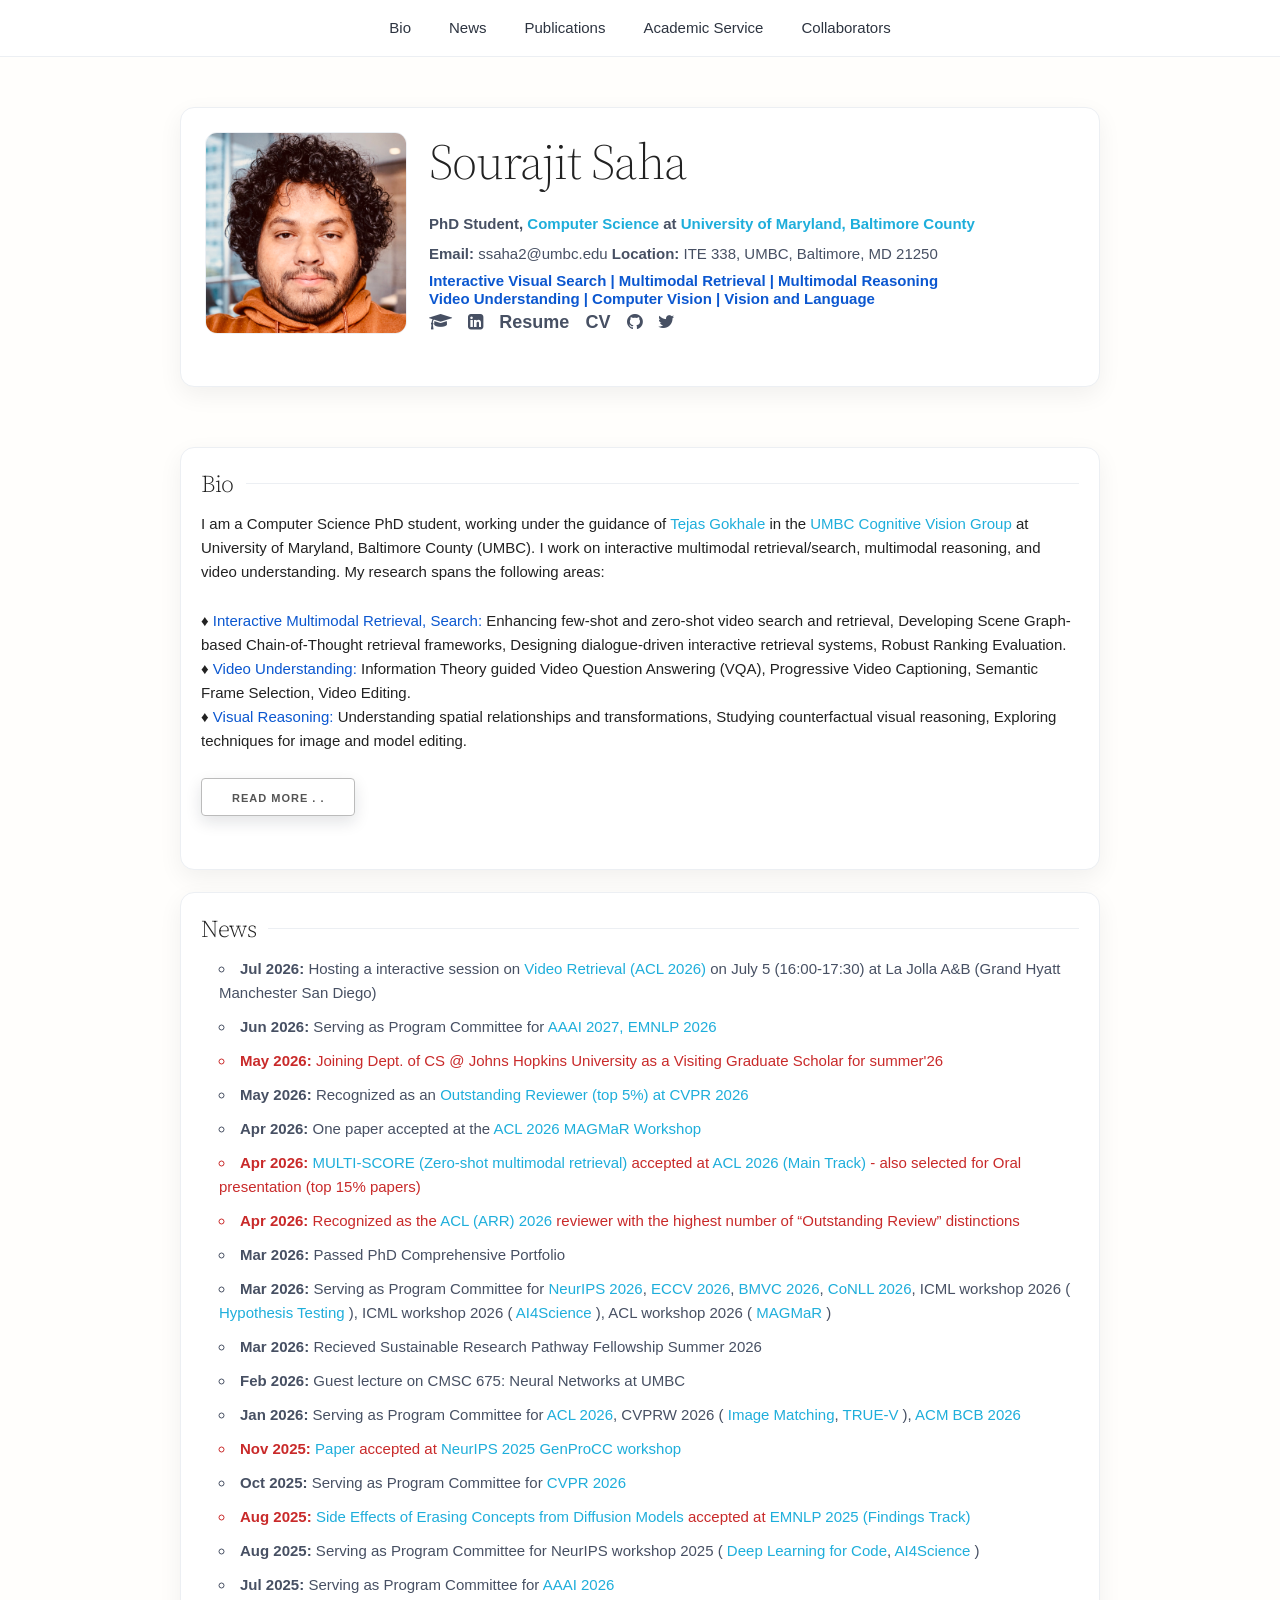
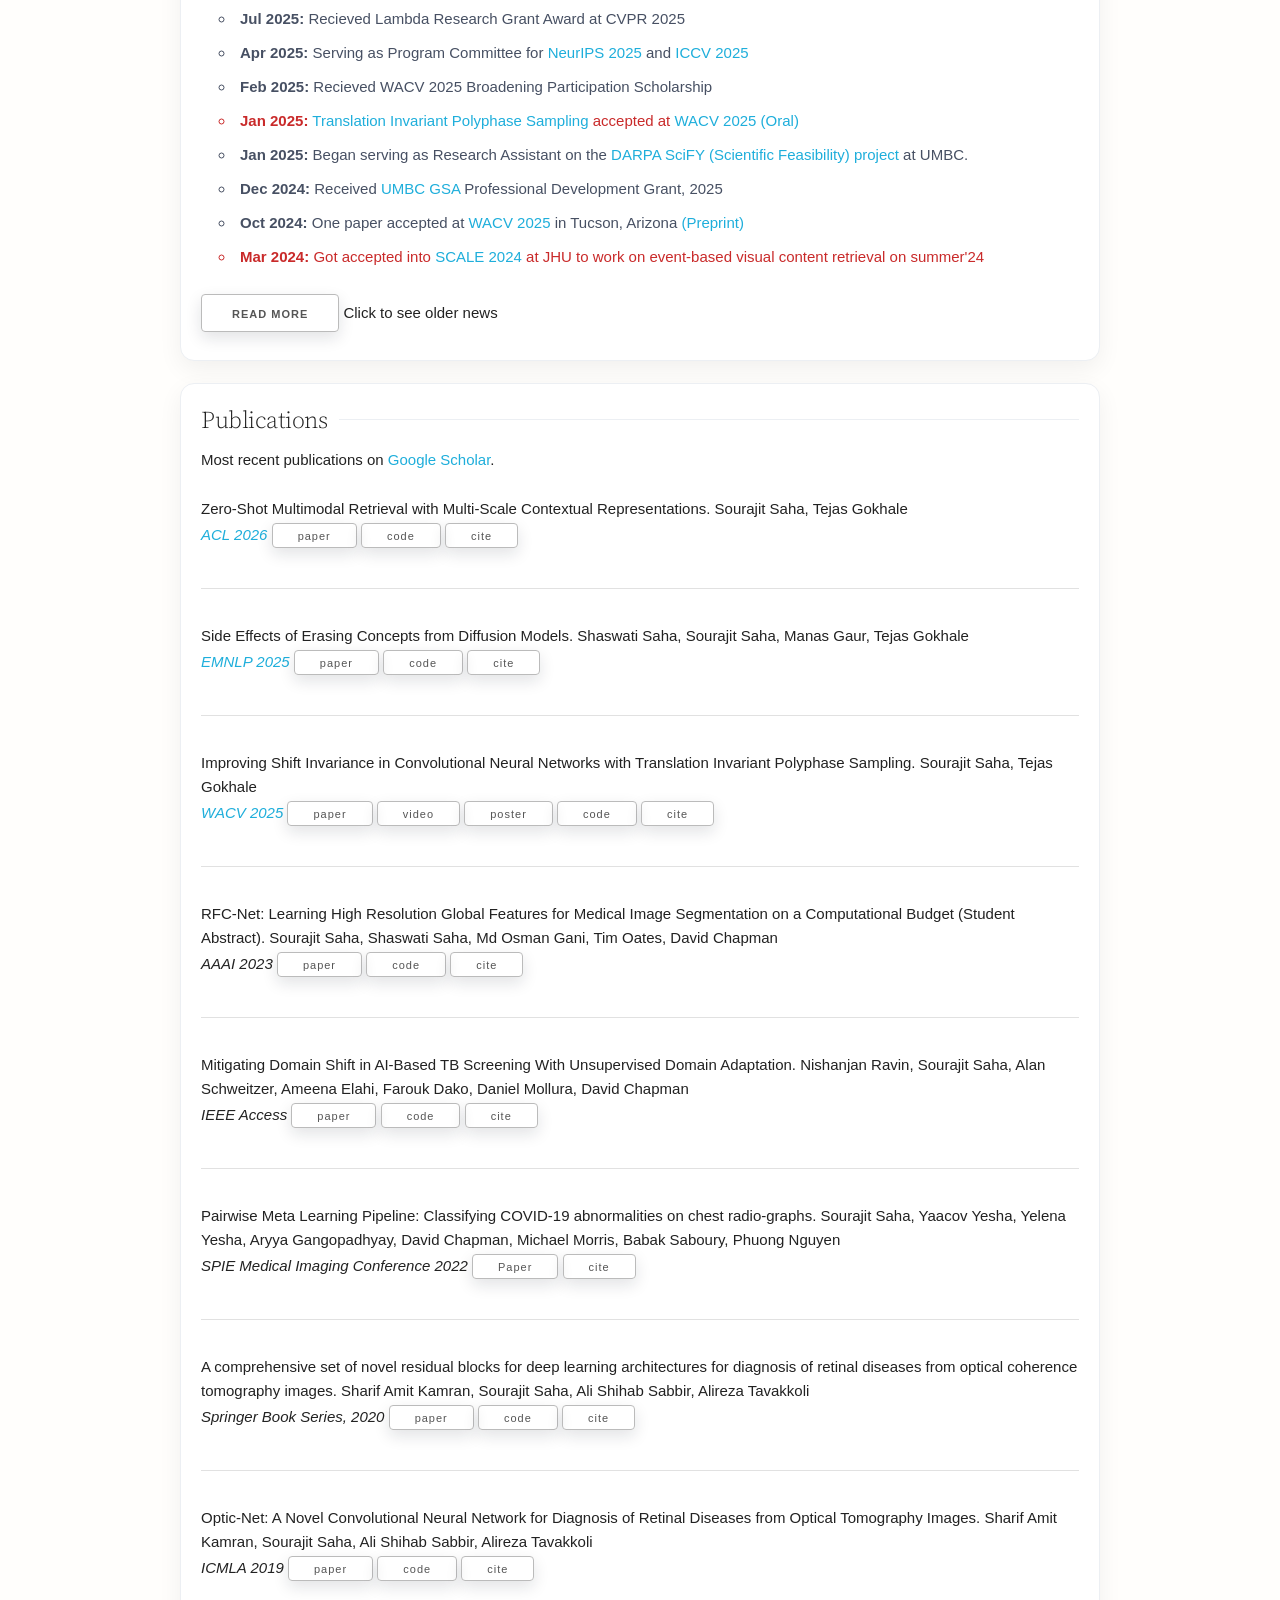
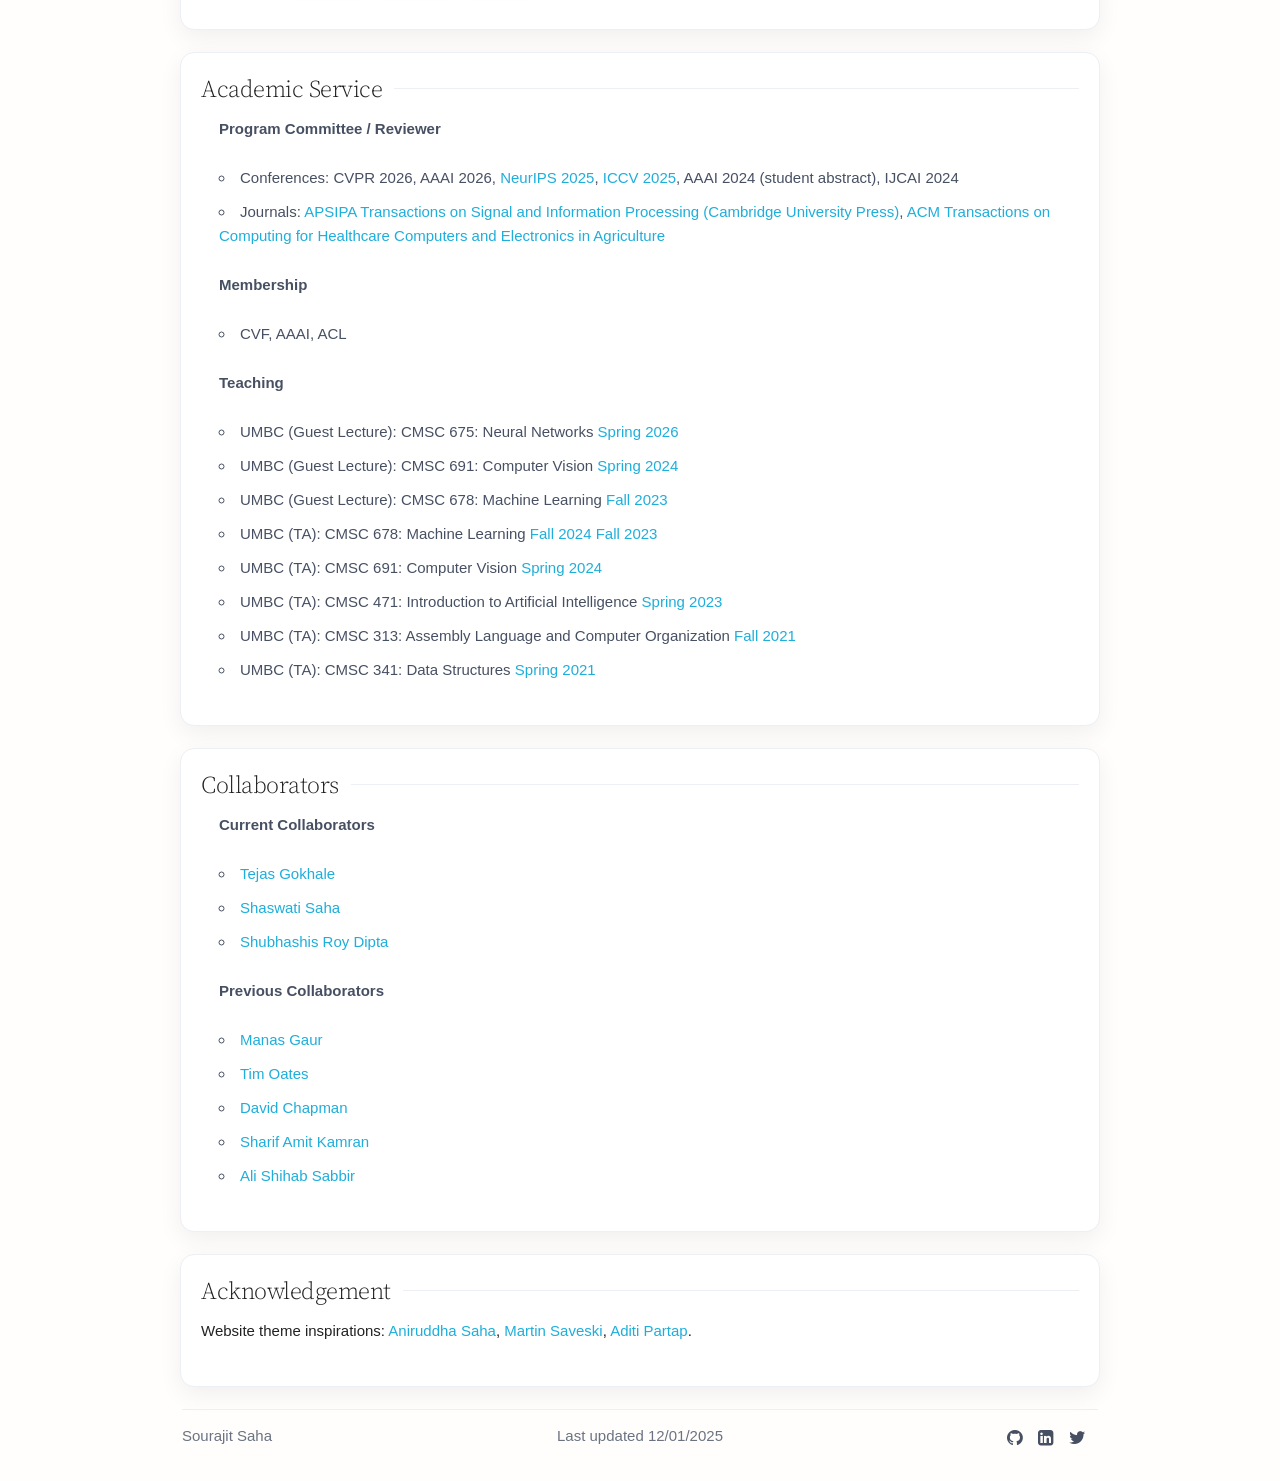
==== commit 8c1e3f35: "Update index.html" ====
--- a/index.html
+++ b/index.html
@@ -103,7 +103,8 @@
           <p class="icons">
             <span onclick="window.open('https://scholar.google.com/citations?hl=en&user=f8wIuGcAAAAJ&view_op=list_works&sortby=pubdate')"><i class="fa fa-graduation-cap"></i></span>
             <span onclick="window.open('https://www.linkedin.com/in/sourajitcs/')"><i class="fa fa-linkedin-square"></i></span>
-            <span onclick="window.open('https://drive.google.com/file/d/1-MChs1DdBviEYFemUq21AxmJDbdhRsC6/view?usp=sharing/')" style="font-weight:700">CV</span>
+            <span onclick="window.open('https://drive.google.com/file/d/1Dzgt2KBt1rYApao7VWQ4h7zpbXep0eN-/view?usp=sharing')" style="font-weight:700">Resume</span>
+            <span onclick="window.open('https://drive.google.com/file/d/1IKn8CGTOwdMb-C_c-YkSZvJtMrvKFbFP/view?usp=sharing')" style="font-weight:700">CV</span>
             <span onclick="window.open('https://github.com/sourajitcs')"><i class="fa fa-github"></i></span>
             <span onclick="window.open('https://twitter.com/sourajitCS')"><i class="fa fa-twitter"></i></span>
           </p>
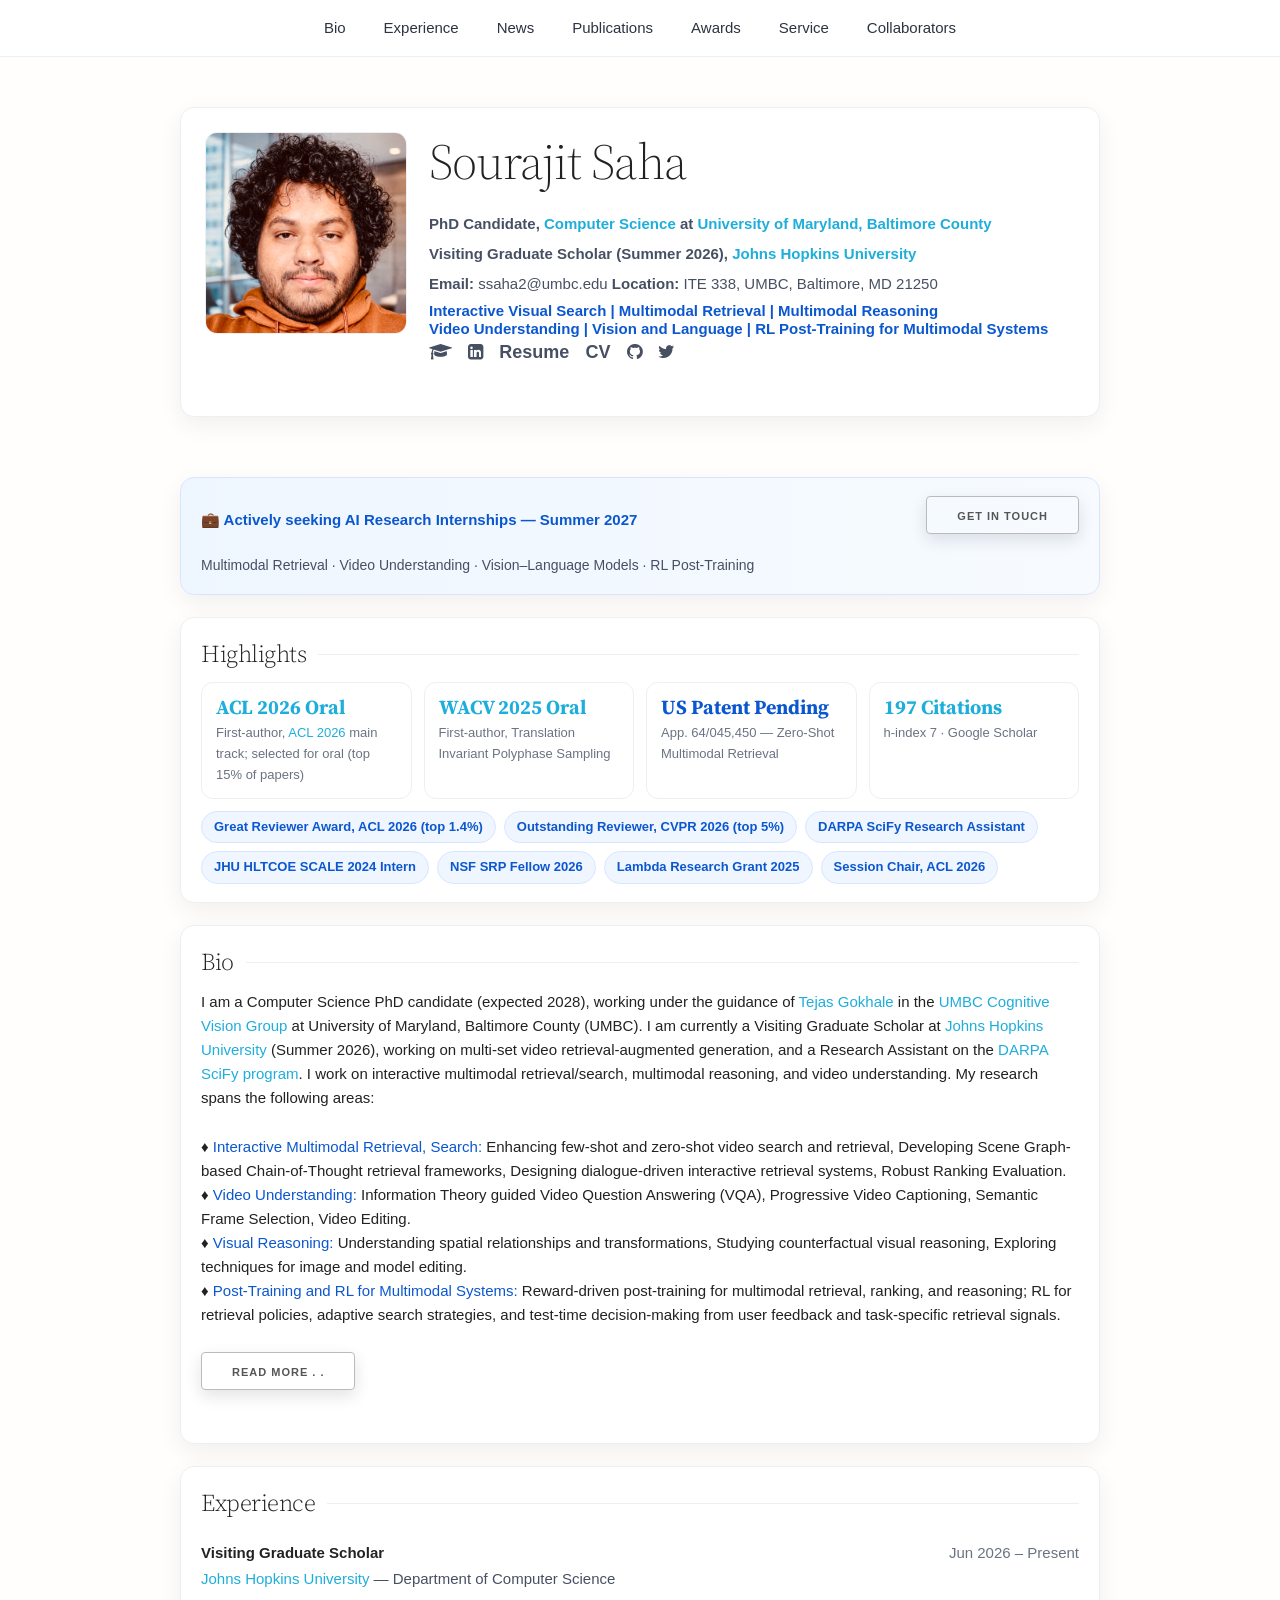
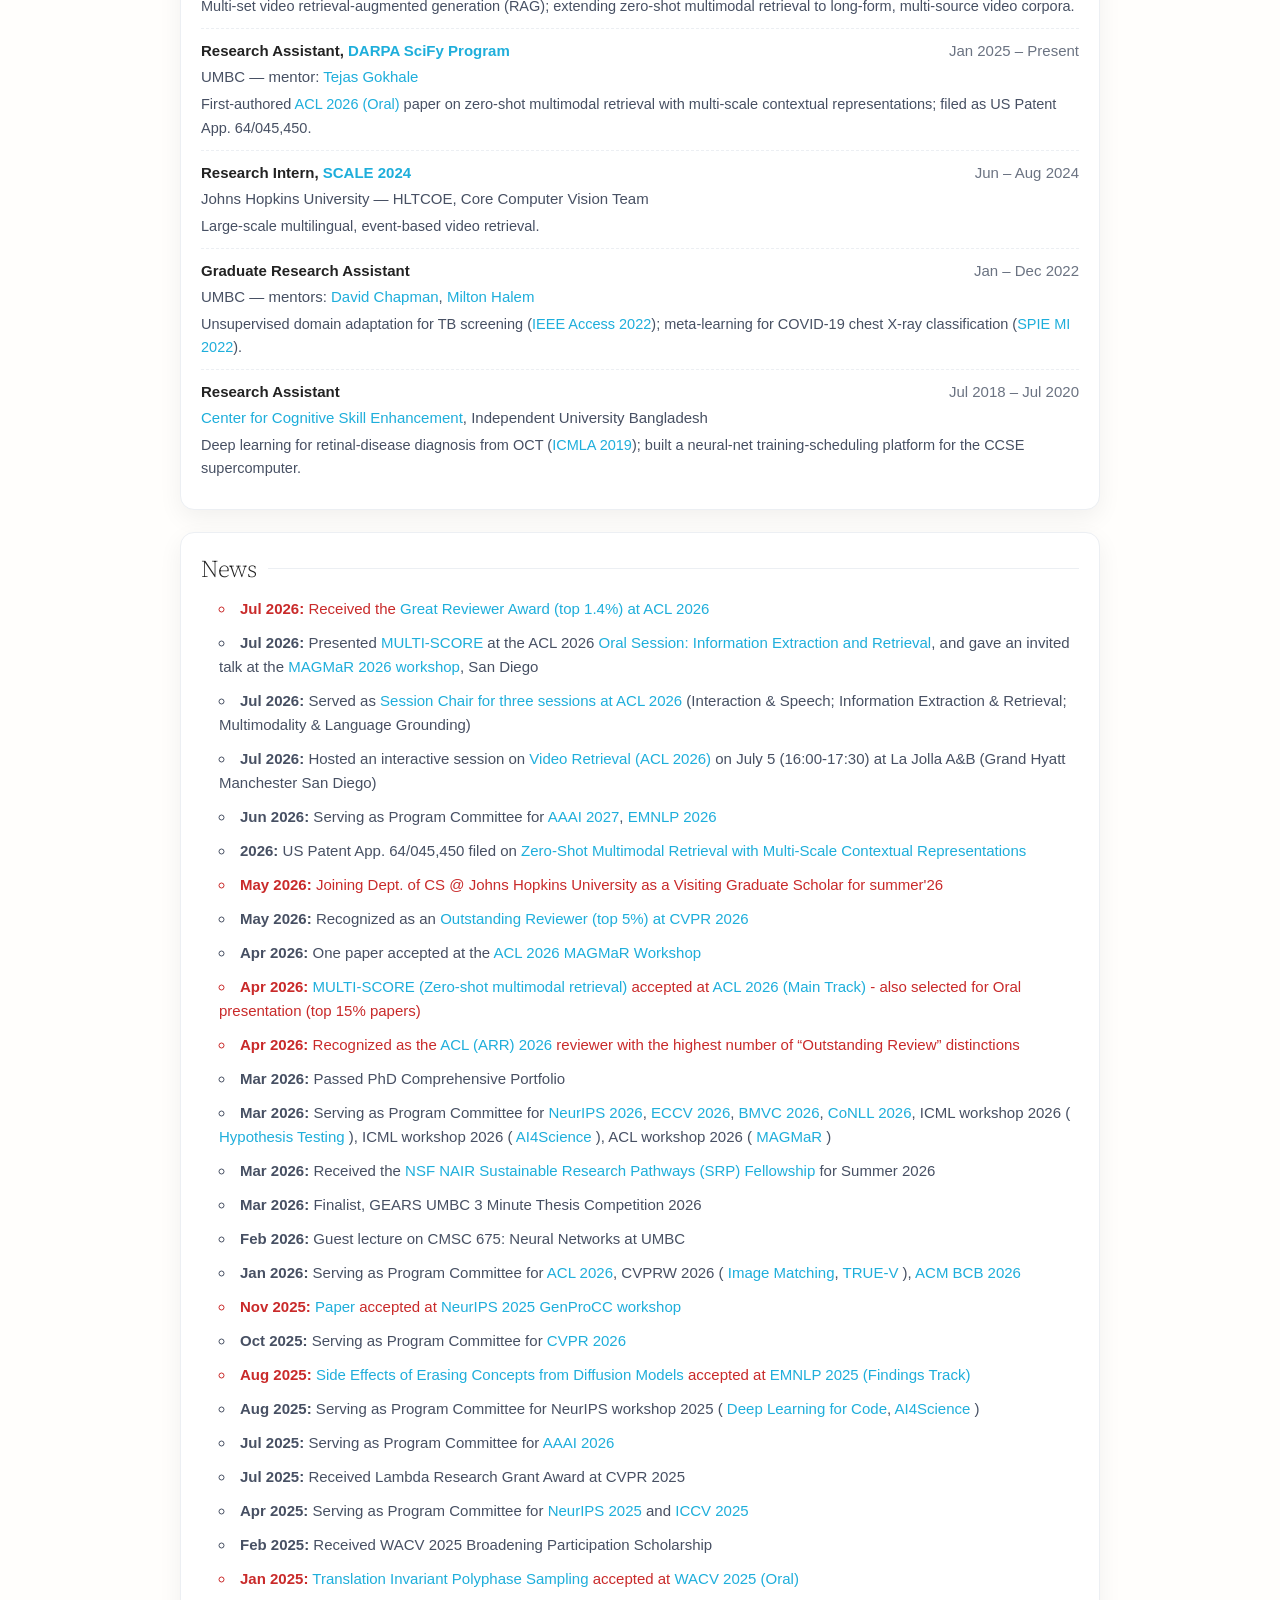
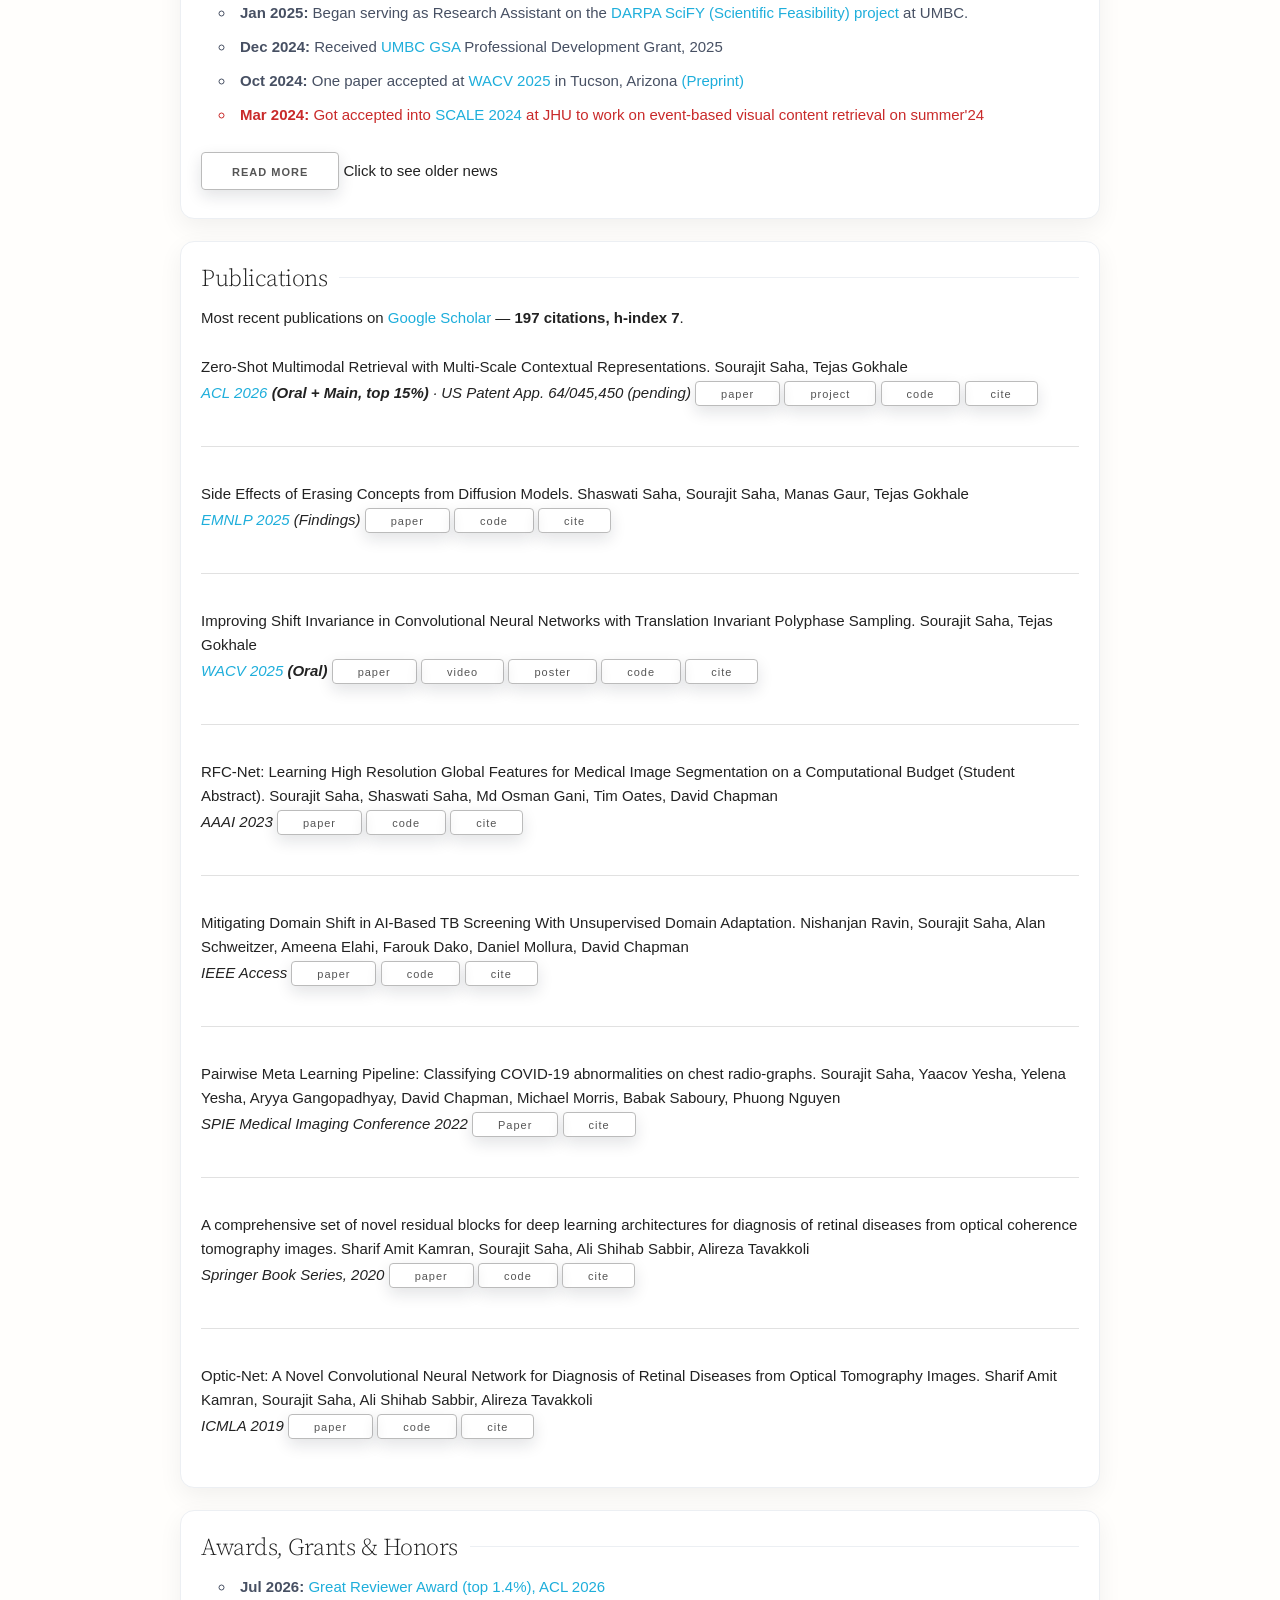
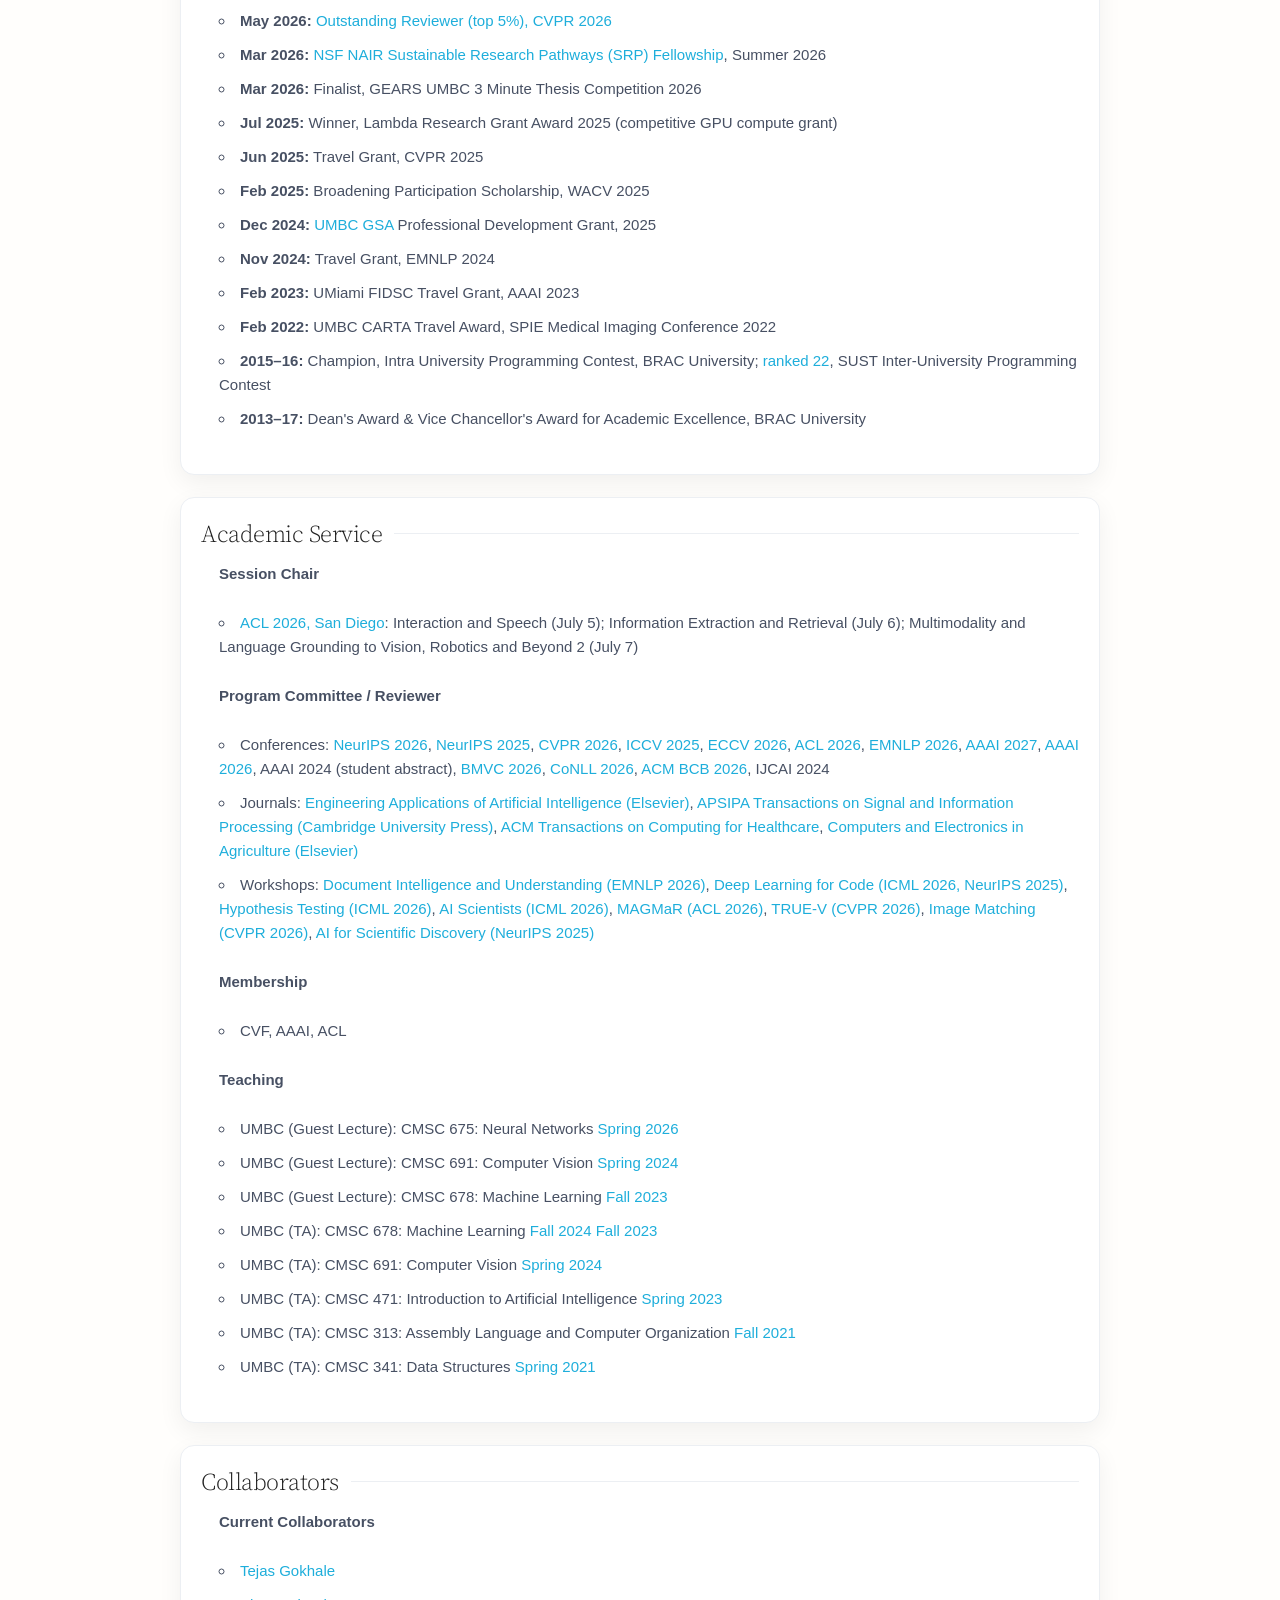
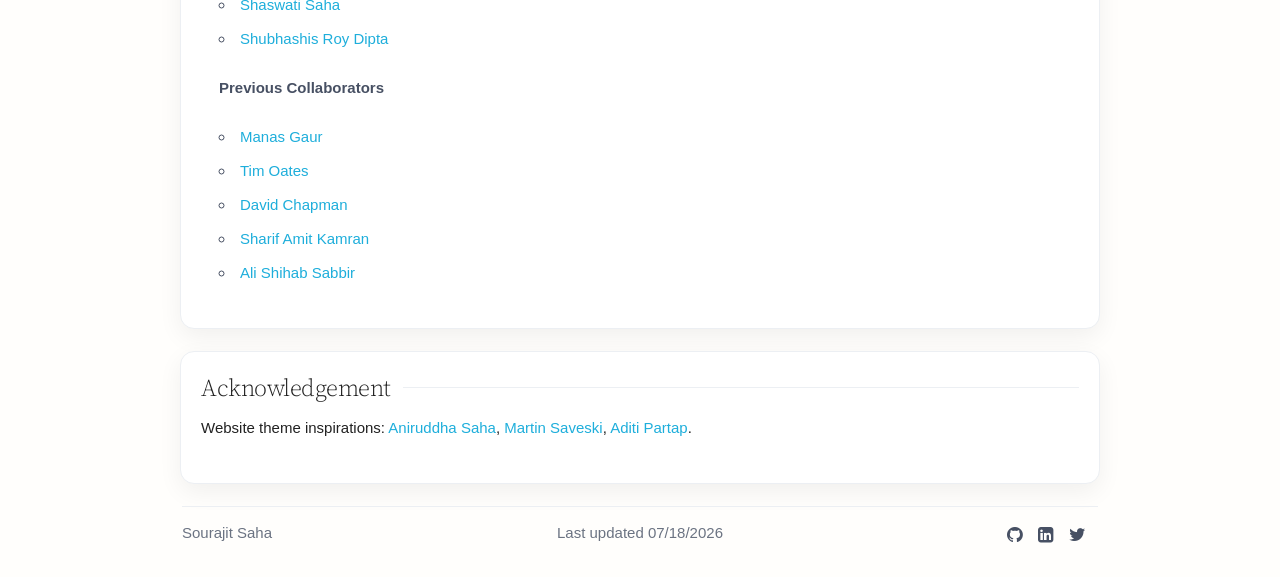
==== commit 347b7714: "Create index.html" ====
--- a/index.html
+++ b/index.html
@@ -52,6 +52,29 @@
     .callout .section-title{color:#c92a2a;font-weight:700}
     [style*="color:blue"]{color:#0b57d0 !important}[style*="color:red"]{color:#c92a2a !important}
 
+    /* Recruiter banner */
+    .banner{background:linear-gradient(90deg,#eef6ff,#f7fbff);border:1px solid #d7e6ff;border-radius:var(--radius);padding:14px 18px;display:flex;flex-wrap:wrap;gap:10px;align-items:center;justify-content:space-between}
+    .banner .msg{color:#0b57d0;font-weight:700}
+    .banner .sub{color:var(--ink2);font-weight:500;font-size:14px;flex-basis:100%}
+
+    /* Highlights: stat cards + chips */
+    .stats{display:grid;grid-template-columns:repeat(4,1fr);gap:12px;margin-top:6px}
+    .stat{background:var(--paper);border:1px solid var(--line);border-radius:12px;padding:12px 14px}
+    .stat .num{font-family:"Source Serif 4",Georgia,serif;font-size:20px;font-weight:700;color:#0b57d0;line-height:1.25}
+    .stat .cap{color:var(--muted);font-size:13px;margin-top:3px}
+    @media (max-width:860px){.stats{grid-template-columns:repeat(2,1fr)}}
+    .chips{display:flex;flex-wrap:wrap;gap:8px;margin-top:12px}
+    .chip{background:#f0f6ff;border:1px solid #d7e6ff;color:#0b57d0;border-radius:999px;padding:5px 12px;font-weight:600;font-size:13px}
+    .chip a{color:inherit}
+
+    /* Experience entries */
+    .xp{display:grid;grid-template-columns:1fr auto;gap:2px 16px;padding:10px 0;border-bottom:1px dashed var(--line)}
+    .xp:last-of-type{border-bottom:none}
+    .xp .role{font-weight:700}
+    .xp .org{color:var(--ink2)}
+    .xp .when{color:var(--muted);white-space:nowrap;text-align:right}
+    .xp .desc{grid-column:1/-1;color:var(--ink2);font-size:14.5px;margin:2px 0 0}
+
     /* Code */
     pre{background:#0f172a;color:#e5e7eb;border:1px solid #0b1223;border-radius:10px;padding:12px;overflow:auto;font-size:13px}
 
@@ -78,9 +101,11 @@
   <div class="navwrap">
     <nav class="nav">
       <a href="/index.html#bio">Bio</a>
+      <a href="/index.html#experience">Experience</a>
       <a href="/index.html#news">News</a>
       <a href="/index.html#publications">Publications</a>
-      <a href="/index.html#academic-service">Academic Service</a>
+      <a href="/index.html#awards">Awards</a>
+      <a href="/index.html#academic-service">Service</a>
       <a href="/index.html#collaborators">Collaborators</a>
     </nav>
   </div>
@@ -92,13 +117,14 @@
         <a href="/"><img id="random-image" class="avatar" alt="Random Image" src=""/></a>
         <div>
           <h1>Sourajit Saha</h1>
-          <p class="lead"><strong>PhD Student, <a href="https://www.csee.umbc.edu/">Computer Science</a> at <a href="https://umbc.edu/">University of Maryland, Baltimore County</a></strong></p>
+          <p class="lead"><strong>PhD Candidate, <a href="https://www.csee.umbc.edu/">Computer Science</a> at <a href="https://umbc.edu/">University of Maryland, Baltimore County</a></strong></p>
+          <p class="lead"><strong>Visiting Graduate Scholar (Summer 2026), <a href="https://www.cs.jhu.edu/">Johns Hopkins University</a></strong></p>
           <p class="lead"><strong>Email:</strong> ssaha2@umbc.edu <strong>Location:</strong> ITE 338, UMBC, Baltimore, MD 21250</p>
           <p class="kicker tight" style="color:blue;">
             Interactive Visual Search | Multimodal Retrieval | Multimodal Reasoning
           </p>
           <p class="kicker tight" style="color:blue;">
-            Video Understanding | Computer Vision | Vision and Language
+            Video Understanding | Vision and Language | RL Post-Training for Multimodal Systems
           </p>
           <p class="icons">
             <span onclick="window.open('https://scholar.google.com/citations?hl=en&user=f8wIuGcAAAAJ&view_op=list_works&sortby=pubdate')"><i class="fa fa-graduation-cap"></i></span>
@@ -118,32 +144,64 @@
 
     </header>
 
-    <!-- Callout --> 
-    <!--
-    <section class="callout card block">
-      <p class="section-title" style="color:red;">
-        Looking for Research Internship (Winter 25-26, Summer 26) &nbsp; | &nbsp;
-        Upcoming Travel: <span style="color:orange;"><a href="https://neurips.cc/">NeurIPS 2025</a> – San Diego, CA (Dec 2–7)</span>
-      </p>
-    </section>
-    -->
+    <!-- Recruiter banner -->
+    <section class="banner card block">
+      <span class="msg">&#128188; Actively seeking AI Research Internships — Summer 2027</span>
+      <a class="button" href="mailto:ssaha2@umbc.edu">Get in touch</a>
+      <span class="sub">Multimodal Retrieval &middot; Video Understanding &middot; Vision&ndash;Language Models &middot; RL Post-Training</span>
+    </section>
+
+    <!-- Highlights -->
+    <section class="card block" id="highlights">
+      <h5>Highlights</h5>
+      <div class="stats">
+        <div class="stat">
+          <div class="num"><a href="https://sourajitcs.github.io/multiscore/">ACL 2026 Oral</a></div>
+          <div class="cap">First-author, <a href="https://2026.aclweb.org/">ACL 2026</a> main track; selected for oral (top 15% of papers)</div>
+        </div>
+        <div class="stat">
+          <div class="num"><a href="https://openaccess.thecvf.com/content/WACV2025/html/Saha_Improving_Shift_Invariance_in_Convolutional_Neural_Networks_with_Translation_Invariant_WACV_2025_paper.html">WACV 2025 Oral</a></div>
+          <div class="cap">First-author, Translation Invariant Polyphase Sampling</div>
+        </div>
+        <div class="stat">
+          <div class="num">US Patent Pending</div>
+          <div class="cap">App. 64/045,450 — Zero-Shot Multimodal Retrieval</div>
+        </div>
+        <div class="stat">
+          <div class="num"><a href="https://scholar.google.com/citations?hl=en&user=f8wIuGcAAAAJ&view_op=list_works&sortby=pubdate">197 Citations</a></div>
+          <div class="cap">h-index 7 &middot; Google Scholar</div>
+        </div>
+      </div>
+      <div class="chips">
+        <span class="chip"><a href="https://2026.aclweb.org/program/outstanding_reviewers/">Great Reviewer Award, ACL 2026 (top 1.4%)</a></span>
+        <span class="chip"><a href="https://cvpr.thecvf.com/Conferences/2026/ProgramCommittee">Outstanding Reviewer, CVPR 2026 (top 5%)</a></span>
+        <span class="chip"><a href="https://www.darpa.mil/research/programs/scientific-feasibility">DARPA SciFy Research Assistant</a></span>
+        <span class="chip"><a href="https://hltcoe.jhu.edu/research/scale/scale-2024/">JHU HLTCOE SCALE 2024 Intern</a></span>
+        <span class="chip"><a href="https://shinstitute.github.io/srp_2025/profiles/sourajitsaha/">NSF SRP Fellow 2026</a></span>
+        <span class="chip">Lambda Research Grant 2025</span>
+        <span class="chip">Session Chair, ACL 2026</span>
+      </div>
+    </section>
 
     <!-- Bio -->
     <section class="card block" id="bio">
       <h5>Bio</h5>
       <p>
         <span>
-          I am a Computer Science PhD student, working under the guidance of 
-          <a href="https://www.csee.umbc.edu/tejas-gokhale/">Tejas Gokhale</a> 
-          in the <a href="https://www.tejasgokhale.com/">UMBC Cognitive Vision Group</a> 
-          at University of Maryland, Baltimore County (UMBC). 
-          I work on interactive multimodal retrieval/search, multimodal reasoning, and video understanding.  
+          I am a Computer Science PhD candidate (expected 2028), working under the guidance of
+          <a href="https://www.csee.umbc.edu/tejas-gokhale/">Tejas Gokhale</a>
+          in the <a href="https://www.tejasgokhale.com/">UMBC Cognitive Vision Group</a>
+          at University of Maryland, Baltimore County (UMBC).
+          I am currently a Visiting Graduate Scholar at <a href="https://www.cs.jhu.edu/">Johns Hopkins University</a> (Summer 2026), working on multi-set video retrieval-augmented generation,
+          and a Research Assistant on the <a href="https://www.darpa.mil/research/programs/scientific-feasibility">DARPA SciFy program</a>.
+          I work on interactive multimodal retrieval/search, multimodal reasoning, and video understanding.
           My research spans the following areas:
 
           <p>
             &diams; <span style="color:blue;">Interactive Multimodal Retrieval, Search:</span> Enhancing few-shot and zero-shot video search and retrieval, Developing Scene Graph-based Chain-of-Thought retrieval frameworks, Designing dialogue-driven interactive retrieval systems, Robust Ranking Evaluation. <br>
             &diams; <span style="color:blue;">Video Understanding:</span> Information Theory guided Video Question Answering (VQA), Progressive Video Captioning, Semantic Frame Selection, Video Editing.  <br>
-            &diams; <span style="color:blue;">Visual Reasoning:</span> Understanding spatial relationships and transformations, Studying counterfactual visual reasoning, Exploring techniques for image and model editing. 
+            &diams; <span style="color:blue;">Visual Reasoning:</span> Understanding spatial relationships and transformations, Studying counterfactual visual reasoning, Exploring techniques for image and model editing. <br>
+            &diams; <span style="color:blue;">Post-Training and RL for Multimodal Systems:</span> Reward-driven post-training for multimodal retrieval, ranking, and reasoning; RL for retrieval policies, adaptive search strategies, and test-time decision-making from user feedback and task-specific retrieval signals.
           </p>
 
           <!--
@@ -173,15 +231,51 @@
               <li><strong>Assessing the quality of generative models</strong>, with a particular focus on text-to-image (T2I) and text-to-video (T2V) outputs, measuring both fidelity and alignment to prompts.</li>
             </ol>
             -->
-            Prior to joining UMBC, I was a Research Assistant at Center for Cognitive Skill Enhancement (CCSE) at Independent University Bangladesh (IUB). 
-            I have received a Masters of Science in Computer Science from UMBC in 2023 and a Bachelor of Science in Computer Science from BRAC University in 2017. 
-            In my free time I love composing EDMs, cooking and driving. If not computer science, I would have pursued stand up comedy! 
+            In summer 2024, I was a Research Intern on the core computer vision team at <a href="https://hltcoe.jhu.edu/research/scale/scale-2024/">SCALE 2024 (JHU HLTCOE)</a>, working on large-scale multilingual video retrieval.
+            Prior to joining UMBC, I was a Research Assistant at Center for Cognitive Skill Enhancement (CCSE) at Independent University Bangladesh (IUB).
+            I received a Master of Science in Computer Science from UMBC in 2023 and a Bachelor of Science in Computer Science from BRAC University in 2017.
+            In my free time I love composing EDMs, cooking and driving. If not computer science, I would have pursued stand up comedy!
           </span>
         </p>
       </div> 
       <script>
         function bio_more_func(){var m=document.getElementById('bio_more');var b=document.getElementById('bio_more_button');if(m.style.display==='none'){m.style.display='inline';b.innerHTML='See less . .';}else{m.style.display='none';b.innerHTML='Read more . .';}}
       </script>
+    </section>
+
+    <!-- Experience -->
+    <section class="card block" id="experience">
+      <h5>Experience</h5>
+      <div class="xp">
+        <span class="role">Visiting Graduate Scholar</span>
+        <span class="when">Jun 2026 &ndash; Present</span>
+        <span class="org"><a href="https://www.cs.jhu.edu/">Johns Hopkins University</a> &mdash; Department of Computer Science</span>
+        <p class="desc">Multi-set video retrieval-augmented generation (RAG); extending zero-shot multimodal retrieval to long-form, multi-source video corpora.</p>
+      </div>
+      <div class="xp">
+        <span class="role">Research Assistant, <a href="https://www.darpa.mil/research/programs/scientific-feasibility">DARPA SciFy Program</a></span>
+        <span class="when">Jan 2025 &ndash; Present</span>
+        <span class="org">UMBC &mdash; mentor: <a href="https://www.tejasgokhale.com/">Tejas Gokhale</a></span>
+        <p class="desc">First-authored <a href="https://sourajitcs.github.io/multiscore/">ACL 2026 (Oral)</a> paper on zero-shot multimodal retrieval with multi-scale contextual representations; filed as US Patent App. 64/045,450.</p>
+      </div>
+      <div class="xp">
+        <span class="role">Research Intern, <a href="https://hltcoe.jhu.edu/research/scale/scale-2024/">SCALE 2024</a></span>
+        <span class="when">Jun &ndash; Aug 2024</span>
+        <span class="org">Johns Hopkins University &mdash; HLTCOE, Core Computer Vision Team</span>
+        <p class="desc">Large-scale multilingual, event-based video retrieval.</p>
+      </div>
+      <div class="xp">
+        <span class="role">Graduate Research Assistant</span>
+        <span class="when">Jan &ndash; Dec 2022</span>
+        <span class="org">UMBC &mdash; mentors: <a href="https://people.miami.edu/profile/464cd6edc2709ca9e89de1dc3f756e4c">David Chapman</a>, <a href="https://accl.umbc.edu/faculty/milt-halem/">Milton Halem</a></span>
+        <p class="desc">Unsupervised domain adaptation for TB screening (<a href="https://ieeexplore.ieee.org/stamp/stamp.jsp?arnumber=9759448">IEEE Access 2022</a>); meta-learning for COVID-19 chest X-ray classification (<a href="https://www.spiedigitallibrary.org/conference-proceedings-of-spie/PC12033/PC1203302/Pairwise-meta-learning-pipeline--classifying-COVID-19-abnormalities-on/10.1117/12.2613235.short?SSO=1">SPIE MI 2022</a>).</p>
+      </div>
+      <div class="xp">
+        <span class="role">Research Assistant</span>
+        <span class="when">Jul 2018 &ndash; Jul 2020</span>
+        <span class="org"><a href="http://ccse.iub.edu.bd/people/">Center for Cognitive Skill Enhancement</a>, Independent University Bangladesh</span>
+        <p class="desc">Deep learning for retinal-disease diagnosis from OCT (<a href="https://ieeexplore.ieee.org/abstract/document/8999264">ICMLA 2019</a>); built a neural-net training-scheduling platform for the CCSE supercomputer.</p>
+      </div>
     </section>
 
     <!-- <a href="https://bmvc2026.bmva.org/people/reviewers/"> BMVC 2026</a> -->
@@ -193,17 +287,22 @@
     <!-- News -->
     <section class="card block" id="news">
       <h5>News</h5>
-      <ul> 
-        <li><b>Jul 2026:</b> Hosting a interactive session on <a href="https://sourajitcs.github.io/vidret-acl26/"> Video Retrieval (ACL 2026)</a> on July 5 (16:00-17:30) at La Jolla A&B (Grand Hyatt Manchester San Diego)</li>
-        <li><b>Jun 2026:</b> Serving as Program Committee for <a href="https://aaai.org/conference/aaai/aaai-27/"> AAAI 2027, <a href="https://2026.emnlp.org/"> EMNLP 2026</a></a></li>
+      <ul>
+        <li style="color:red;"><b>Jul 2026:</b> Received the <a href="https://2026.aclweb.org/program/outstanding_reviewers/">Great Reviewer Award (top 1.4%) at ACL 2026</a></li>
+        <li><b>Jul 2026:</b> Presented <a href="https://sourajitcs.github.io/multiscore/">MULTI-SCORE</a> at the ACL 2026 <a href="https://drive.google.com/file/d/1QiJFOmMjvDgsDo3i1XzlQnImxe3RU_Cy/view">Oral Session: Information Extraction and Retrieval</a>, and gave an invited talk at the <a href="https://nlp.jhu.edu/magmar/">MAGMaR 2026 workshop</a>, San Diego</li>
+        <li><b>Jul 2026:</b> Served as <a href="https://drive.google.com/file/d/1QiJFOmMjvDgsDo3i1XzlQnImxe3RU_Cy/view?usp=drive_link">Session Chair for three sessions at ACL 2026</a> (Interaction &amp; Speech; Information Extraction &amp; Retrieval; Multimodality &amp; Language Grounding)</li>
+        <li><b>Jul 2026:</b> Hosted an interactive session on <a href="https://sourajitcs.github.io/vidret-acl26/"> Video Retrieval (ACL 2026)</a> on July 5 (16:00-17:30) at La Jolla A&B (Grand Hyatt Manchester San Diego)</li>
+        <li><b>Jun 2026:</b> Serving as Program Committee for <a href="https://aaai.org/conference/aaai/aaai-27/"> AAAI 2027</a>, <a href="https://2026.emnlp.org/"> EMNLP 2026</a></li>
+        <li><b>2026:</b> US Patent App. 64/045,450 filed on <a href="https://sourajitcs.github.io/multiscore/">Zero-Shot Multimodal Retrieval with Multi-Scale Contextual Representations</a></li> <!-- TODO: set the actual filing month and reposition in the list -->
         <li style="color:red";><b>May 2026:</b> Joining Dept. of CS @ Johns Hopkins University as a Visiting Graduate Scholar for summer'26</li>
         <li><b>May 2026:</b> Recognized as an <a href="https://cvpr.thecvf.com/Conferences/2026/ProgramCommittee"> Outstanding Reviewer (top 5%) at CVPR 2026</a></li>
         <li><b>Apr 2026:</b> One paper accepted at the <a href="https://nlp.jhu.edu/magmar/"> ACL 2026 MAGMaR Workshop</a></li>
         <li style="color:red";><b>Apr 2026:</b> <a href="https://sourajitcs.github.io/multiscore/">MULTI-SCORE (Zero-shot multimodal retrieval)</a> accepted at <a href="https://2026.aclweb.org/">ACL 2026 (Main Track)</a> - also selected for Oral presentation (top 15% papers)</li>
         <li style="color:red";><b>Apr 2026:</b> Recognized as the <a href="https://stats.aclrollingreview.org/iterations/2026/january/"> ACL (ARR) 2026</a> reviewer with the highest number of “Outstanding Review” distinctions</li>
         <li><b>Mar 2026:</b> Passed PhD Comprehensive Portfolio</li>
-        <li><b>Mar 2026:</b> Serving as Program Committee for <a href="https://neurips.cc/Conferences/2026"> NeurIPS 2026</a>, <a href="https://eccv.ecva.net/"> ECCV 2026</a>, <a href="https://bmvc2026.bmva.org/"> BMVC 2026</a>, <a href="https://aclanthology.org/2026.conll-main.0.pdf#page=8"> CoNLL 2026</a>, ICML workshop 2026 (<a href="https://www.testin"> Hypothesis Testing</a> ), ICML workshop 2026 (<a href="https://ai4sciencecommunity.github.io/icml26.html"> AI4Science</a> ), ACL workshop 2026 (<a href="https://nlp.jhu.edu/magmar/"> MAGMaR</a> )</li>
-        <li><b>Mar 2026:</b> Recieved Sustainable Research Pathway Fellowship Summer 2026</li>
+        <li><b>Mar 2026:</b> Serving as Program Committee for <a href="https://neurips.cc/Conferences/2026"> NeurIPS 2026</a>, <a href="https://eccv.ecva.net/"> ECCV 2026</a>, <a href="https://bmvc2026.bmva.org/"> BMVC 2026</a>, <a href="https://aclanthology.org/2026.conll-main.0.pdf#page=8"> CoNLL 2026</a>, ICML workshop 2026 (<a href="https://www.testing.ml/"> Hypothesis Testing</a> ), ICML workshop 2026 (<a href="https://ai4sciencecommunity.github.io/icml26.html"> AI4Science</a> ), ACL workshop 2026 (<a href="https://nlp.jhu.edu/magmar/"> MAGMaR</a> )</li>
+        <li><b>Mar 2026:</b> Received the <a href="https://shinstitute.github.io/srp_2025/profiles/sourajitsaha/">NSF NAIR Sustainable Research Pathways (SRP) Fellowship</a> for Summer 2026</li>
+        <li><b>Mar 2026:</b> Finalist, GEARS UMBC 3 Minute Thesis Competition 2026</li>
         <li><b>Feb 2026:</b> Guest lecture on CMSC 675: Neural Networks at UMBC</li>
         <li><b>Jan 2026:</b> Serving as Program Committee for <a href="https://2026.aclweb.org/"> ACL 2026</a>, CVPRW 2026 (<a href="https://image-matching-workshop.github.io/"> Image Matching</a>, <a href="https://trustworthy-ai-workshop.github.io/cvpr2026-TRUE-V/"> TRUE-V</a> ), <a href="https://acm-bcb.org/"> ACM BCB 2026</a></li>
         <li style="color:red";><b>Nov 2025:</b> <a href="https://openreview.net/pdf?id=D7ZwMIbNv8"> Paper</a> accepted at <a href="https://openreview.net/group?id=NeurIPS.cc/2025/Workshop/GenProCC#tab-your-consoles"> NeurIPS 2025 GenProCC workshop</a></li>
@@ -211,9 +310,9 @@
         <li style="color:red";><b>Aug 2025:</b> <a href="https://aclanthology.org/2025.findings-emnlp.810/"> Side Effects of Erasing Concepts from Diffusion Models</a> accepted at <a href="https://2025.emnlp.org/">EMNLP 2025 (Findings Track)</a> </li>
         <li><b>Aug 2025:</b> Serving as Program Committee for NeurIPS workshop 2025 (<a href="https://dl4c.github.io/"> Deep Learning for Code</a>, <a href="https://ai4sciencecommunity.github.io/neurips25"> AI4Science</a> )</li>
         <li><b>Jul 2025:</b> Serving as Program Committee for <a href="https://aaai.org/conference/aaai/aaai-26/2026-program-committee/"> AAAI 2026</a></li>
-        <li><b>Jul 2025:</b> Recieved Lambda Research Grant Award at CVPR 2025</li>
+        <li><b>Jul 2025:</b> Received Lambda Research Grant Award at CVPR 2025</li>
         <li><b>Apr 2025:</b> Serving as Program Committee for <a href="https://neurips.cc/Conferences/2025/ProgramCommittee"> NeurIPS 2025</a> and <a href="https://iccv.thecvf.com/Conferences/2025/ProgramCommittee"> ICCV 2025</a></li>
-        <li><b>Feb 2025:</b> Recieved  WACV 2025 Broadening Participation Scholarship</li>
+        <li><b>Feb 2025:</b> Received WACV 2025 Broadening Participation Scholarship</li>
         <li style="color:red";><b>Jan 2025:</b> <a href="https://openaccess.thecvf.com/content/WACV2025/html/Saha_Improving_Shift_Invariance_in_Convolutional_Neural_Networks_with_Translation_Invariant_WACV_2025_paper.html">Translation Invariant Polyphase Sampling</a> accepted at <a href="https://wacv2025.thecvf.com/">WACV 2025 (Oral)</a> </li>
         <li><b>Jan 2025:</b> Began serving as Research Assistant on the <a href="https://www.darpa.mil/research/programs/scientific-feasibility"> DARPA SciFY (Scientific Feasibility) project</a> at UMBC. </li>
         <li><b>Dec 2024:</b> Received <a href="https://gsa.umbc.edu/grants-program/">UMBC GSA</a> Professional Development Grant, 2025</li>
@@ -231,7 +330,7 @@
         <li><b>Feb 2024:</b> Serving as Program Committee for IJCAI 2024, ACM Transactions on Computing for Healthcare</li>
         <li><b>Nov 2023:</b> Guest lecture on CMSC 678: (Graduate) Machine Learning at UMBC</li>
         <li><b>Oct 2023:</b> Serving as Program Committee for AAAI 2024 (student abstract)</li>
-        <li><b>Sep 2023:</b> Joined Cognitive Vision Group at UMBC, lead by <a href="https://www.tejasgokhale.com/"> Tejas Gokhale</a></li>
+        <li><b>Sep 2023:</b> Joined Cognitive Vision Group at UMBC, led by <a href="https://www.tejasgokhale.com/"> Tejas Gokhale</a></li>
         <li><b>Aug 2023:</b> One paper accepted at ICCV 2023 in OODCV, Paris, France</li>
         <li><b>May 2023:</b> I got my Masters in Computer Science at UMBC in Spring 2023</li>
         <li><b>Oct 2022:</b> One paper accepted at <a href="https://proceedings.aaai.org/storage/aaai-production-files-processed/a26b86e8-d66a-473e-a0a4-c252386b3825.out.pdf"> AAAI 2023</a> in Washington D.C</li>
@@ -250,17 +349,18 @@
     <!-- Publications -->
     <section class="card block" id="publications">
       <h5>Publications</h5>
-      <p>Most recent publications on <a href="https://scholar.google.com/citations?hl=en&user=f8wIuGcAAAAJ&view_op=list_works&sortby=pubdate">Google Scholar</a>.</p>
+      <p>Most recent publications on <a href="https://scholar.google.com/citations?hl=en&user=f8wIuGcAAAAJ&view_op=list_works&sortby=pubdate">Google Scholar</a> &mdash; <b>197 citations, h-index 7</b>.</p>
 
 
     <div class="paper">
         <p class="title">Zero-Shot Multimodal Retrieval with Multi-Scale Contextual Representations. Sourajit Saha, Tejas Gokhale</p>
-        <p> 
-          <i><a href="https://2026.aclweb.org/">ACL 2026</a></i>
-          <a class="button" href="https://sourajitcs.github.io/multiscore/">paper</a>
+        <p>
+          <i><a href="https://2026.aclweb.org/">ACL 2026</a> <b>(Oral + Main, top 15%)</b> &middot; US Patent App. 64/045,450 (pending)</i>
+          <a class="button" href="https://aclanthology.org/2026.acl-long.930.pdf">paper</a>
+          <a class="button" href="https://sourajitcs.github.io/multiscore/">project</a>
           <a class="button" href="https://sourajitcs.github.io/multiscore/">code</a>
           <!-- <a class="button" href="">paper</a> -->
-          <!-- <a class="button" href="">code</a> --> 
+          <!-- <a class="button" href="">code</a> -->
       
           <button class="button" onclick="cite_010_func()" id="cite_010_button">cite</button>
           <div id="more_cite_010" style="display:none;"> 
@@ -281,7 +381,7 @@
       <div class="paper">
         <p class="title">Side Effects of Erasing Concepts from Diffusion Models. Shaswati Saha, Sourajit Saha, Manas Gaur, Tejas Gokhale</p>
         <p> 
-          <i><a href="https://2025.emnlp.org/">EMNLP 2025</a></i>
+          <i><a href="https://2025.emnlp.org/">EMNLP 2025</a> (Findings)</i>
           <a class="button" href="https://aclanthology.org/2025.findings-emnlp.810.pdf">paper</a>
           <a class="button" href="https://github.com/shaswati1/see" target="_blank">code</a>
           <button class="button" onclick="cite_009_func()" id="cite_009_button">cite</button>
@@ -306,7 +406,7 @@
       <div class="paper">
         <p class="title">Improving Shift Invariance in Convolutional Neural Networks with Translation Invariant Polyphase Sampling. Sourajit Saha, Tejas Gokhale</p>
         <p> 
-          <i><a href="https://wacv2025.thecvf.com/">WACV 2025</a></i>
+          <i><a href="https://wacv2025.thecvf.com/">WACV 2025</a> <b>(Oral)</b></i>
           <a class="button" href="https://openaccess.thecvf.com/content/WACV2025/html/Saha_Improving_Shift_Invariance_in_Convolutional_Neural_Networks_with_Translation_Invariant_WACV_2025_paper.html" target="_blank">paper</a>
           <a class="button" href="https://video.computer.org/WACV-Posters25/3XebahK4ZaQZgXi97EyBho-wacv25-2243.mp4" target="_blank">video</a>
           <a class="button" href="https://ieeecs-media.computer.org/media/conferences/wacv/2025/posters/Improving%20Shift%20Invariance%20in%20Convolutional%20Neural%20Networks%20with%20Translation%20Invariant%20Polyphase%20Sam.pdf" target="_blank">poster</a>
@@ -460,18 +560,63 @@
       </div>
     </section>
 
+    <!-- Awards -->
+    <section class="card block" id="awards">
+      <h5>Awards, Grants &amp; Honors</h5>
+      <ul>
+        <li><b>Jul 2026:</b> <a href="https://2026.aclweb.org/program/outstanding_reviewers/">Great Reviewer Award (top 1.4%), ACL 2026</a></li>
+        <li><b>May 2026:</b> <a href="https://cvpr.thecvf.com/Conferences/2026/ProgramCommittee">Outstanding Reviewer (top 5%), CVPR 2026</a></li>
+        <li><b>Mar 2026:</b> <a href="https://shinstitute.github.io/srp_2025/profiles/sourajitsaha/">NSF NAIR Sustainable Research Pathways (SRP) Fellowship</a>, Summer 2026</li>
+        <li><b>Mar 2026:</b> Finalist, GEARS UMBC 3 Minute Thesis Competition 2026</li>
+        <li><b>Jul 2025:</b> Winner, Lambda Research Grant Award 2025 (competitive GPU compute grant)</li>
+        <li><b>Jun 2025:</b> Travel Grant, CVPR 2025</li>
+        <li><b>Feb 2025:</b> Broadening Participation Scholarship, WACV 2025</li>
+        <li><b>Dec 2024:</b> <a href="https://gsa.umbc.edu/grants-program/">UMBC GSA</a> Professional Development Grant, 2025</li>
+        <li><b>Nov 2024:</b> Travel Grant, EMNLP 2024</li>
+        <li><b>Feb 2023:</b> UMiami FIDSC Travel Grant, AAAI 2023</li>
+        <li><b>Feb 2022:</b> UMBC CARTA Travel Award, SPIE Medical Imaging Conference 2022</li>
+        <li><b>2015&ndash;16:</b> Champion, Intra University Programming Contest, BRAC University; <a href="https://algo.codemarshal.org/contests/sustiupc2015/standings">ranked 22</a>, SUST Inter-University Programming Contest</li>
+        <li><b>2013&ndash;17:</b> Dean's Award &amp; Vice Chancellor's Award for Academic Excellence, BRAC University</li>
+      </ul>
+    </section>
+
     <!-- Academic Service -->
     <section class="card block" id="academic-service">
       <h5>Academic Service</h5>
       <ul>
+        <p><b>Session Chair</b></p>
+        <li><a href="https://drive.google.com/file/d/1QiJFOmMjvDgsDo3i1XzlQnImxe3RU_Cy/view?usp=drive_link">ACL 2026, San Diego</a>: Interaction and Speech (July 5); Information Extraction and Retrieval (July 6); Multimodality and Language Grounding to Vision, Robotics and Beyond 2 (July 7)</li>
+      </ul>
+      <ul>
         <p><b>Program Committee / Reviewer</b></p>
-        <li>Conferences: 
-          CVPR 2026, AAAI 2026, <a href="https://neurips.cc/Conferences/2025/ProgramCommittee#all-reviewer">NeurIPS 2025</a>, <a href="https://iccv.thecvf.com/Conferences/2025/ProgramCommittee">ICCV 2025</a>, AAAI 2024 (student abstract), IJCAI 2024
+        <li>Conferences:
+          <a href="https://neurips.cc/Conferences/2026">NeurIPS 2026</a>, <a href="https://neurips.cc/Conferences/2025/ProgramCommittee#all-reviewer">NeurIPS 2025</a>,
+          <a href="https://cvpr.thecvf.com/Conferences/2026/ProgramCommittee">CVPR 2026</a>,
+          <a href="https://iccv.thecvf.com/Conferences/2025/ProgramCommittee">ICCV 2025</a>,
+          <a href="https://eccv.ecva.net/">ECCV 2026</a>,
+          <a href="https://2026.aclweb.org/">ACL 2026</a>,
+          <a href="https://2026.emnlp.org/">EMNLP 2026</a>,
+          <a href="https://aaai.org/conference/aaai/aaai-27/">AAAI 2027</a>, <a href="https://aaai.org/conference/aaai/aaai-26/2026-program-committee/">AAAI 2026</a>, AAAI 2024 (student abstract),
+          <a href="https://bmvc2026.bmva.org/">BMVC 2026</a>,
+          <a href="https://www.conll.org/">CoNLL 2026</a>,
+          <a href="https://acm-bcb.org/">ACM BCB 2026</a>,
+          IJCAI 2024
         </li>
-        <li>Journals: 
-          <a href="https://www.cambridge.org/core/journals/apsipa-transactions-on-signal-and-information-processing">APSIPA Transactions on Signal and Information Processing (Cambridge University Press)</a>, 
-          <a href="https://dl.acm.org/journal/health">ACM Transactions on Computing for Healthcare</a>
-          <a href="https://www.sciencedirect.com/journal/computers-and-electronics-in-agriculture">Computers and Electronics in Agriculture</a>
+        <li>Journals:
+          <a href="https://www.sciencedirect.com/journal/engineering-applications-of-artificial-intelligence">Engineering Applications of Artificial Intelligence (Elsevier)</a>,
+          <a href="https://www.cambridge.org/core/journals/apsipa-transactions-on-signal-and-information-processing">APSIPA Transactions on Signal and Information Processing (Cambridge University Press)</a>,
+          <a href="https://dl.acm.org/journal/health">ACM Transactions on Computing for Healthcare</a>,
+          <a href="https://www.sciencedirect.com/journal/computers-and-electronics-in-agriculture">Computers and Electronics in Agriculture (Elsevier)</a>
+        </li>
+        <li>Workshops:
+          <a href="https://docinsights-workshop.github.io/docinsights-2026/">Document Intelligence and Understanding (EMNLP 2026)</a>,
+          <a href="https://dl4c.github.io/">Deep Learning for Code (ICML 2026, NeurIPS 2025)</a>,
+          <a href="https://www.testing.ml/">Hypothesis Testing (ICML 2026)</a>,
+          <a href="https://ai4sciencecommunity.github.io/icml26.html">AI Scientists (ICML 2026)</a>,
+          <a href="https://nlp.jhu.edu/magmar/">MAGMaR (ACL 2026)</a>,
+          <a href="https://trustworthy-ai-workshop.github.io/cvpr2026-TRUE-V/">TRUE-V (CVPR 2026)</a>,
+          <a href="https://image-matching-workshop.github.io/">Image Matching (CVPR 2026)</a>,
+          <a href="https://ai4sciencecommunity.github.io/neurips25">AI for Scientific Discovery (NeurIPS 2025)</a>
         </li>
       </ul>
       <ul>
@@ -522,7 +667,7 @@
     <section class="block" style="padding:0 2px;border:none">
       <div style="display:grid;grid-template-columns:1fr 1fr 1fr;gap:12px;color:var(--muted);border-top:1px solid var(--line);padding-top:14px">
         <div>Sourajit Saha</div>
-        <div style="text-align:center">Last updated 12/01/2025</div>
+        <div style="text-align:center">Last updated 07/18/2026</div>
         <div style="text-align:right" class="icons">
           <span onclick="window.open('https://github.com/sourajitcs')"><i class="fa fa-github"></i></span>
           <span onclick="window.open('https://www.linkedin.com/in/sourajitcs/')"><i class="fa fa-linkedin-square"></i></span>
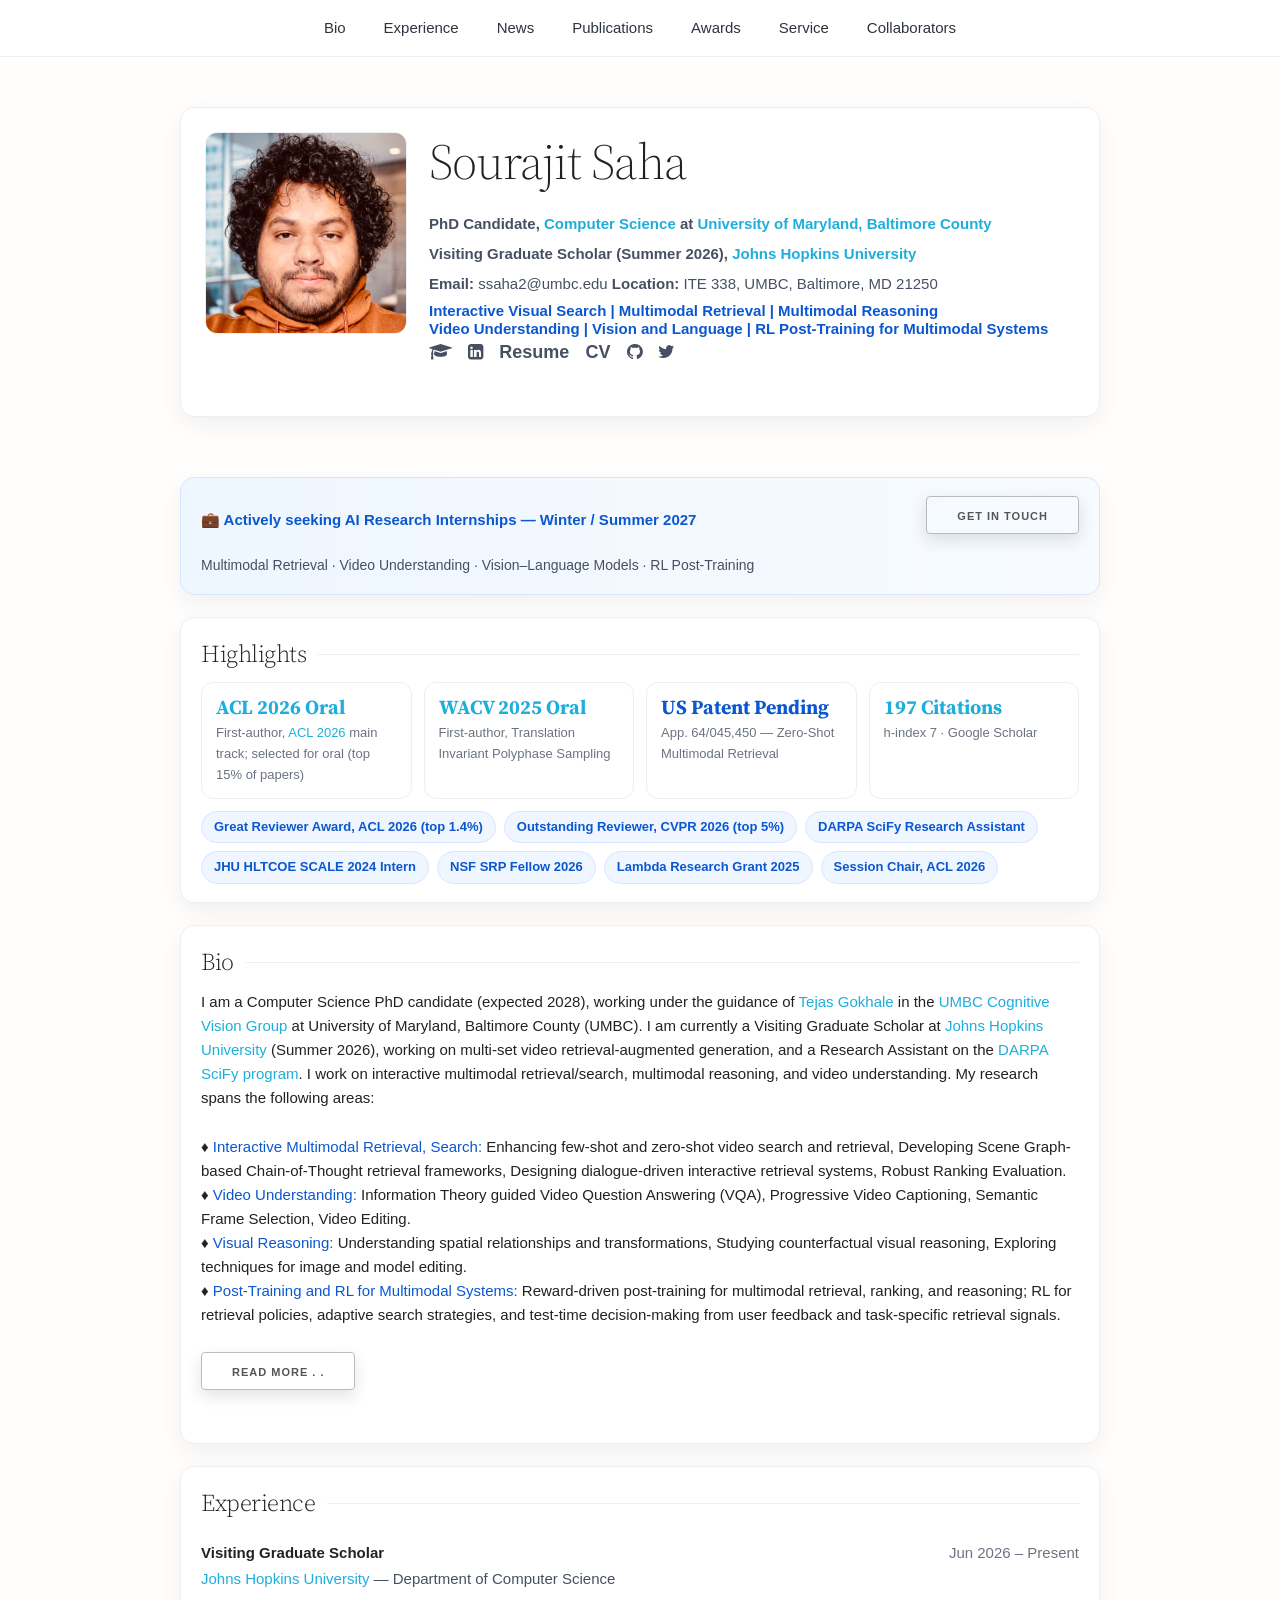
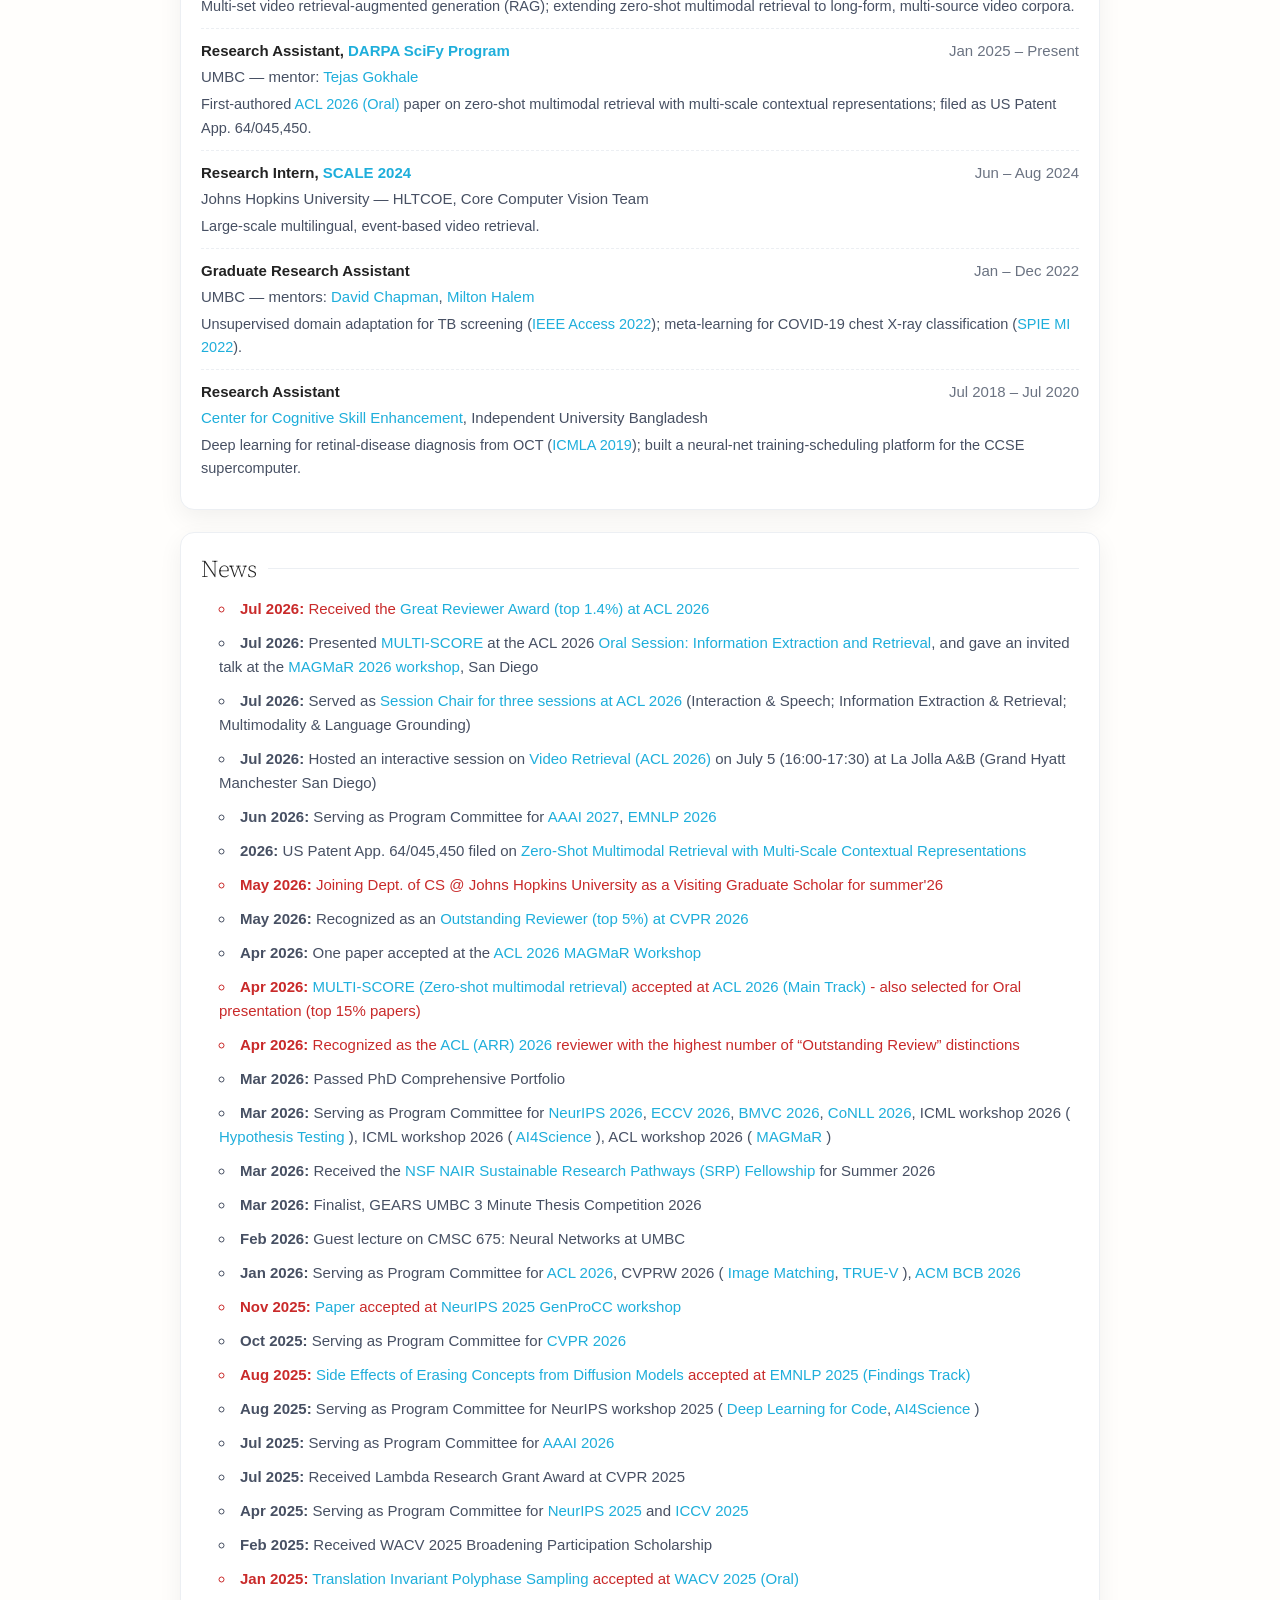
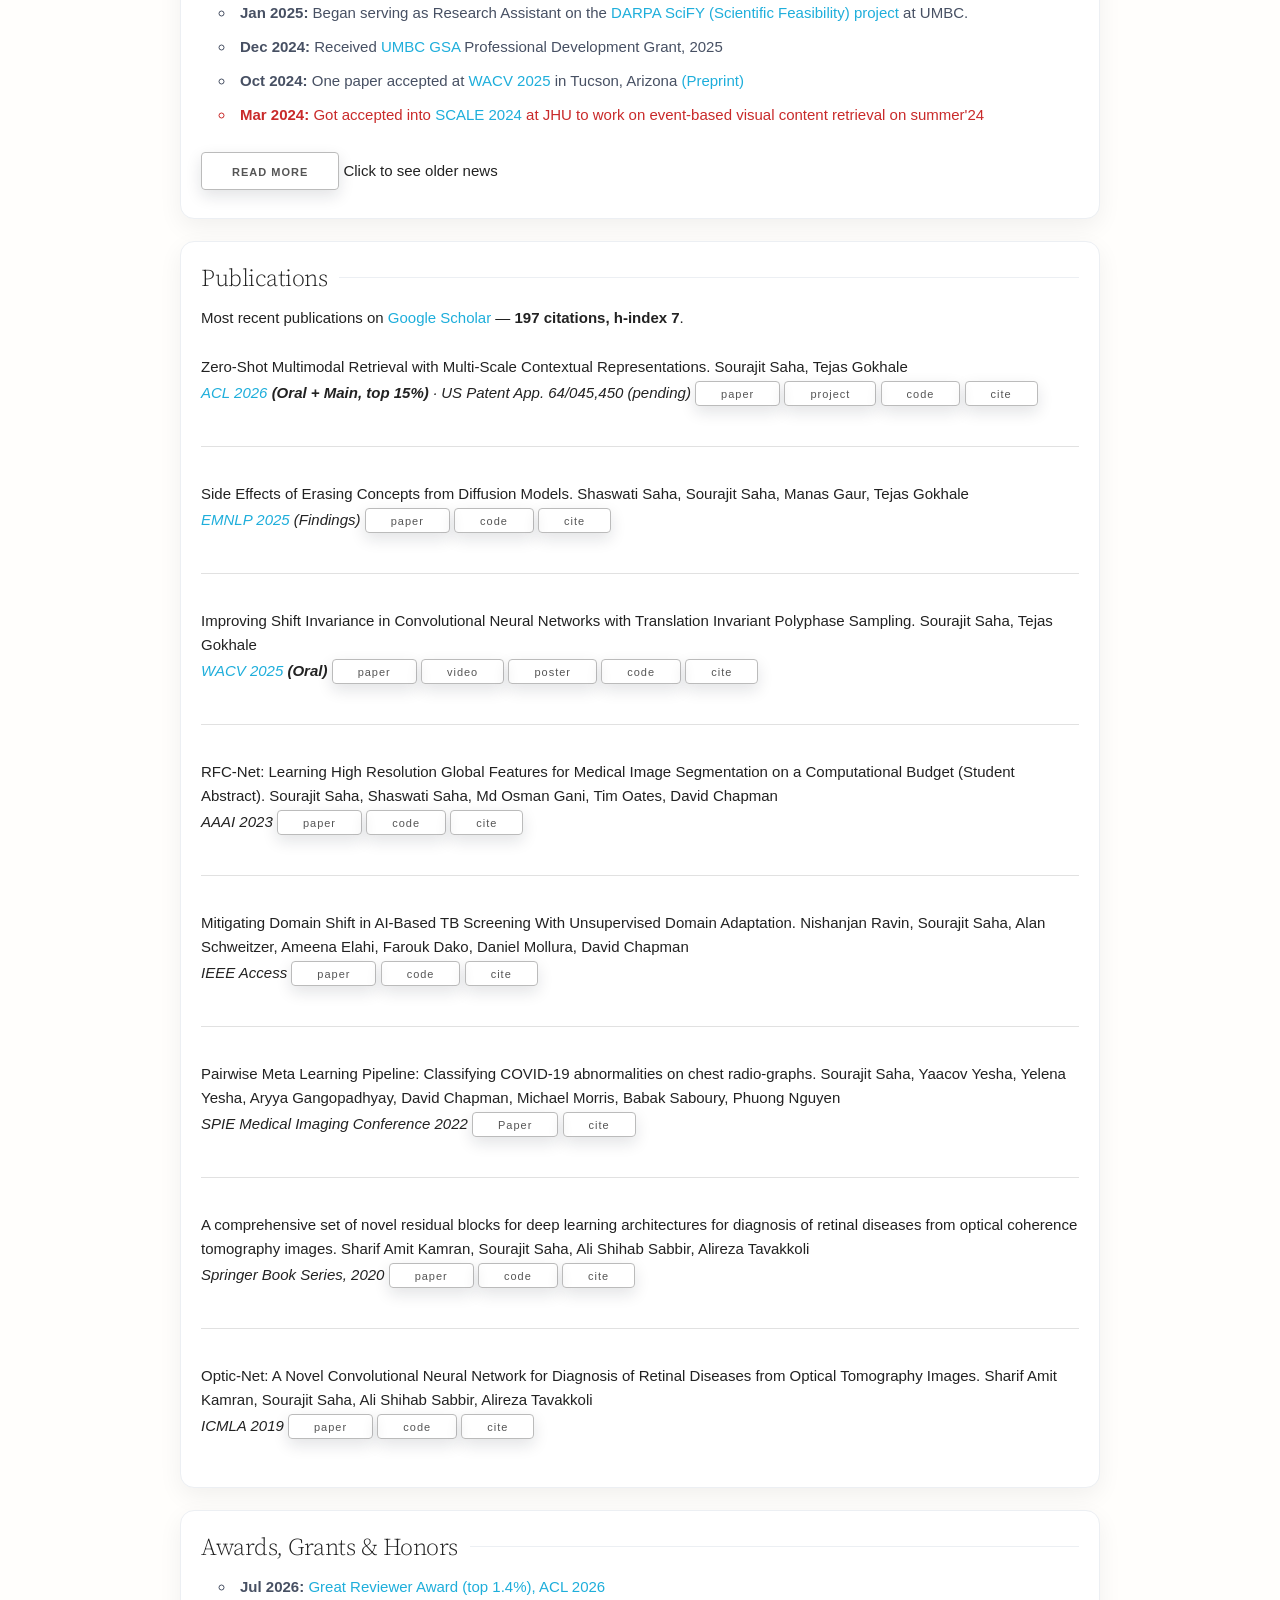
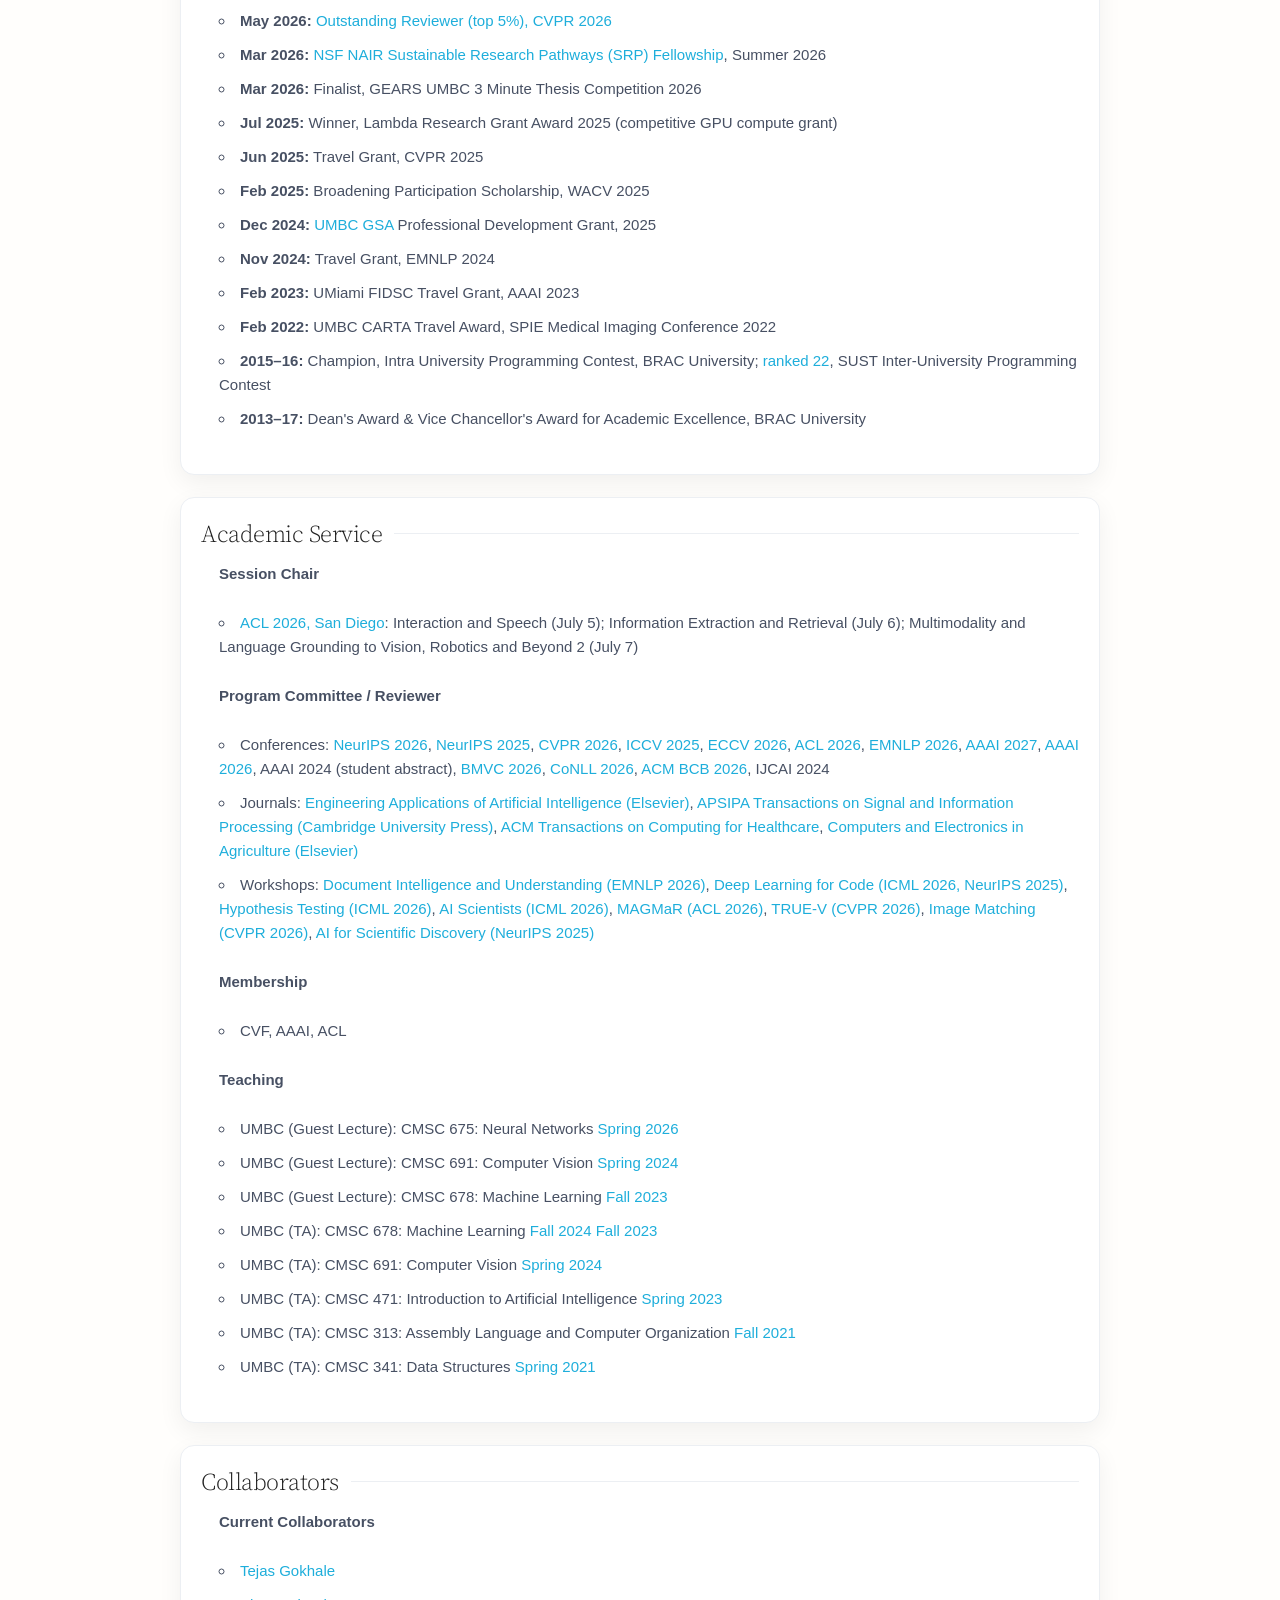
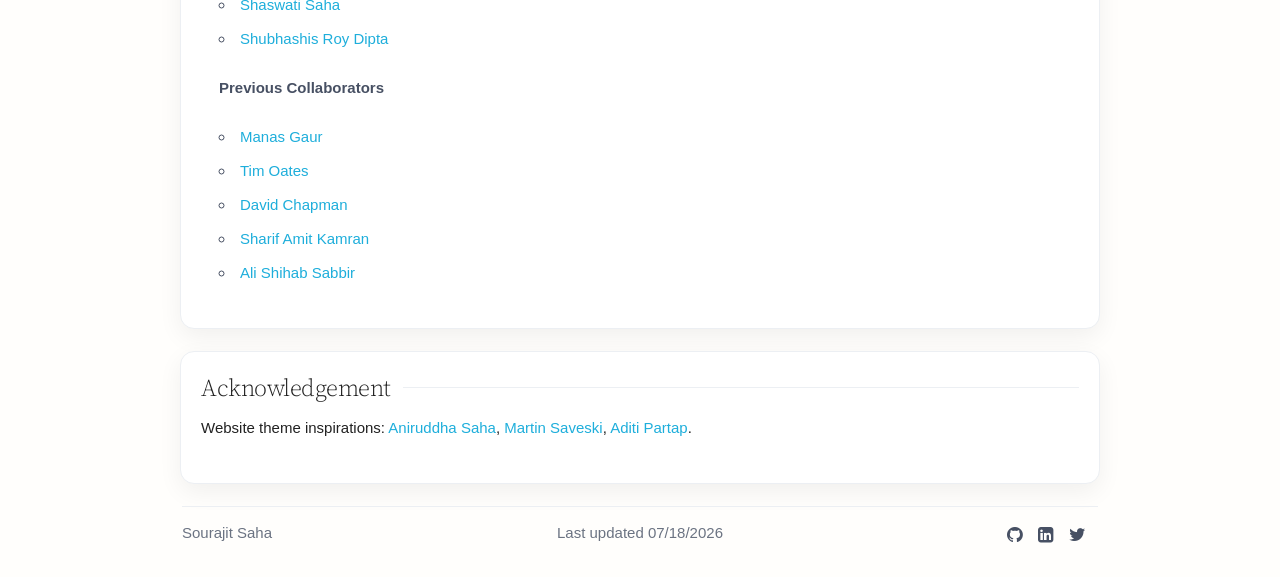
==== commit f57df892: "Update index.html" ====
--- a/index.html
+++ b/index.html
@@ -146,7 +146,7 @@
 
     <!-- Recruiter banner -->
     <section class="banner card block">
-      <span class="msg">&#128188; Actively seeking AI Research Internships — Summer 2027</span>
+      <span class="msg">&#128188; Actively seeking AI Research Internships — Winter / Summer 2027</span>
       <a class="button" href="mailto:ssaha2@umbc.edu">Get in touch</a>
       <span class="sub">Multimodal Retrieval &middot; Video Understanding &middot; Vision&ndash;Language Models &middot; RL Post-Training</span>
     </section>
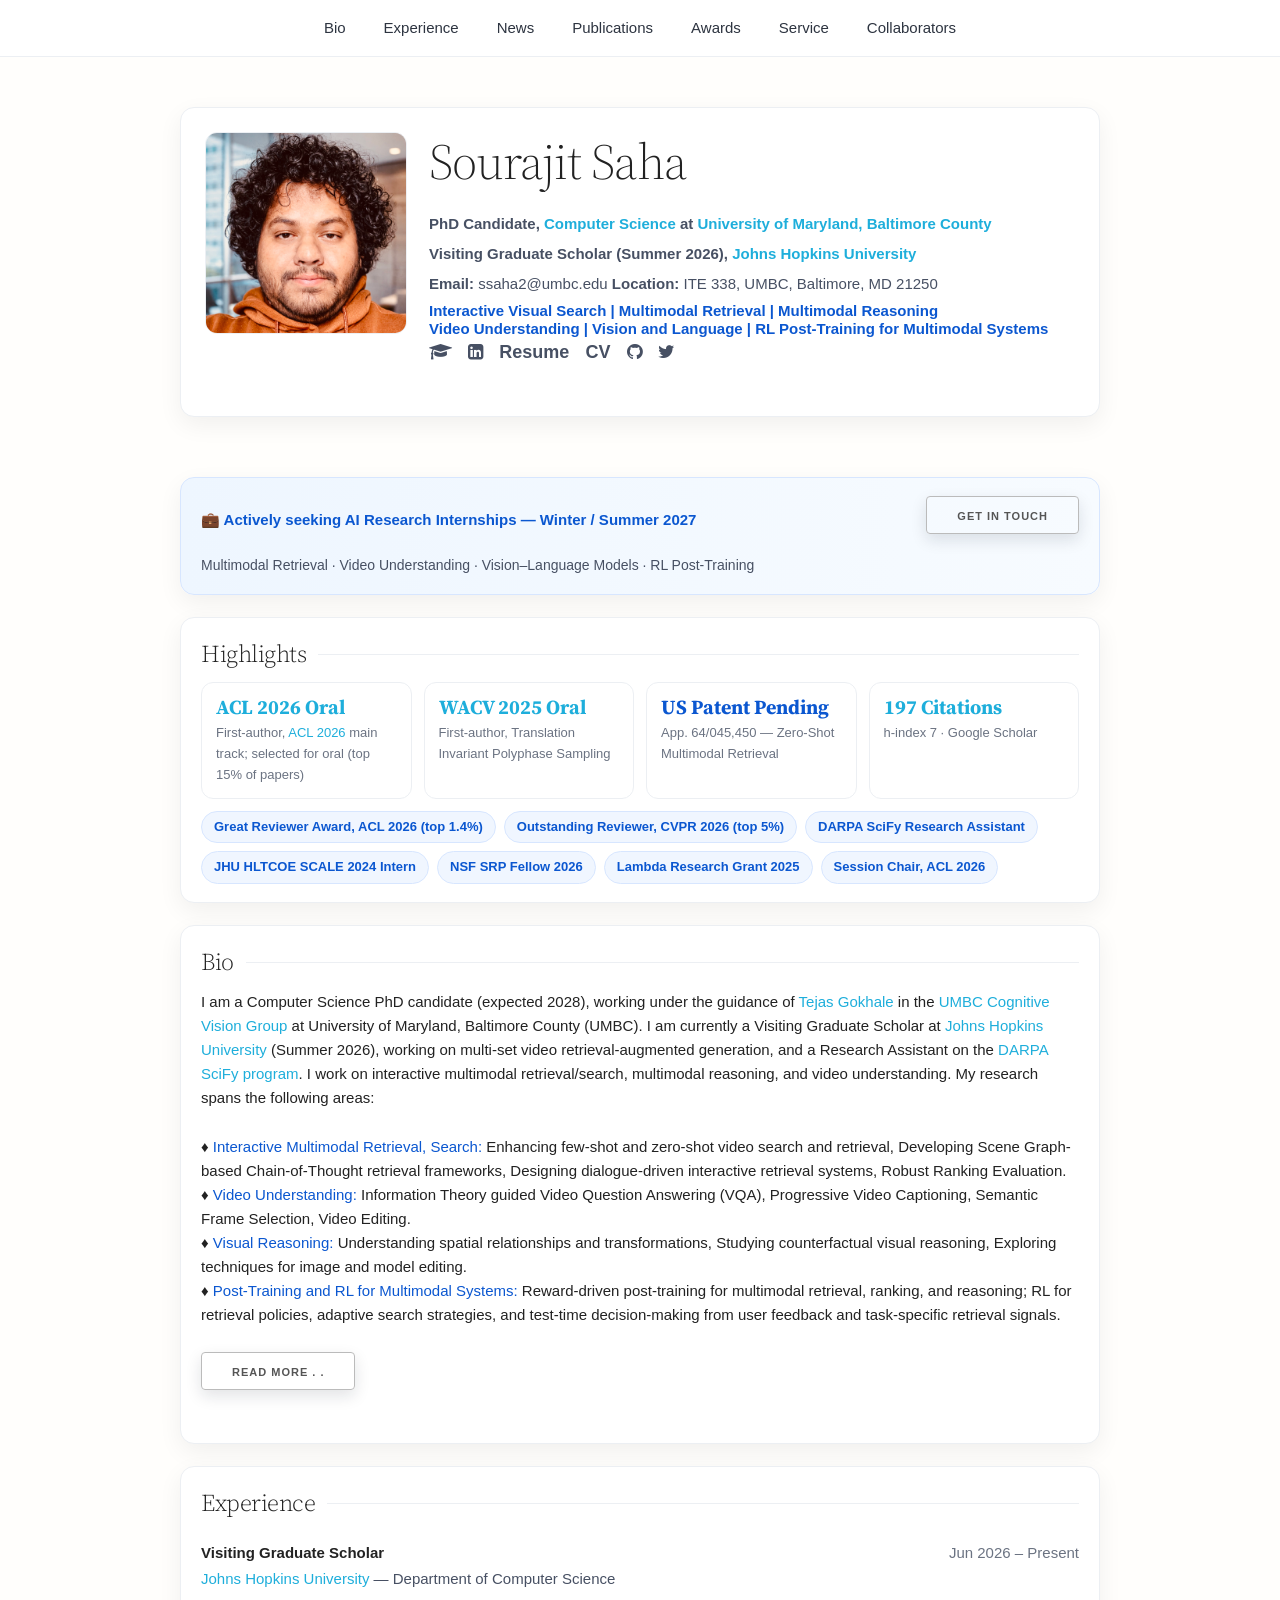
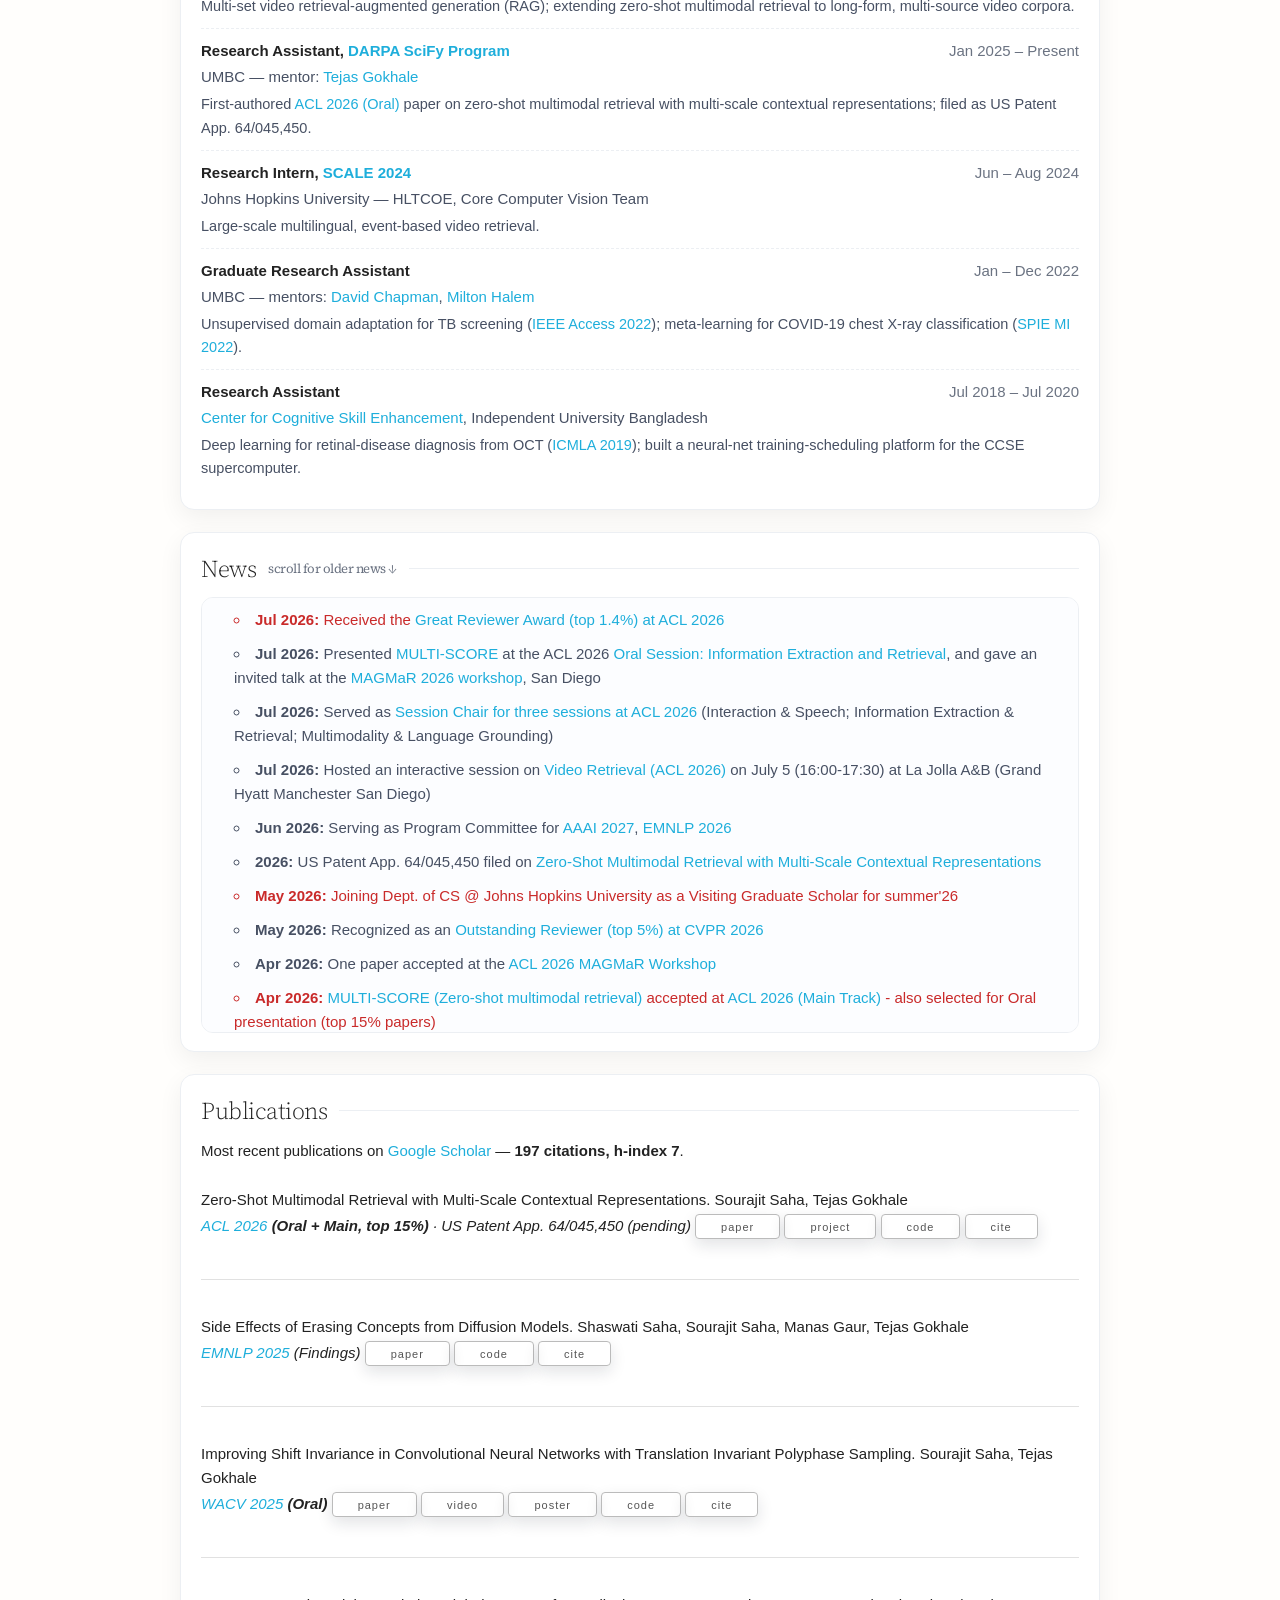
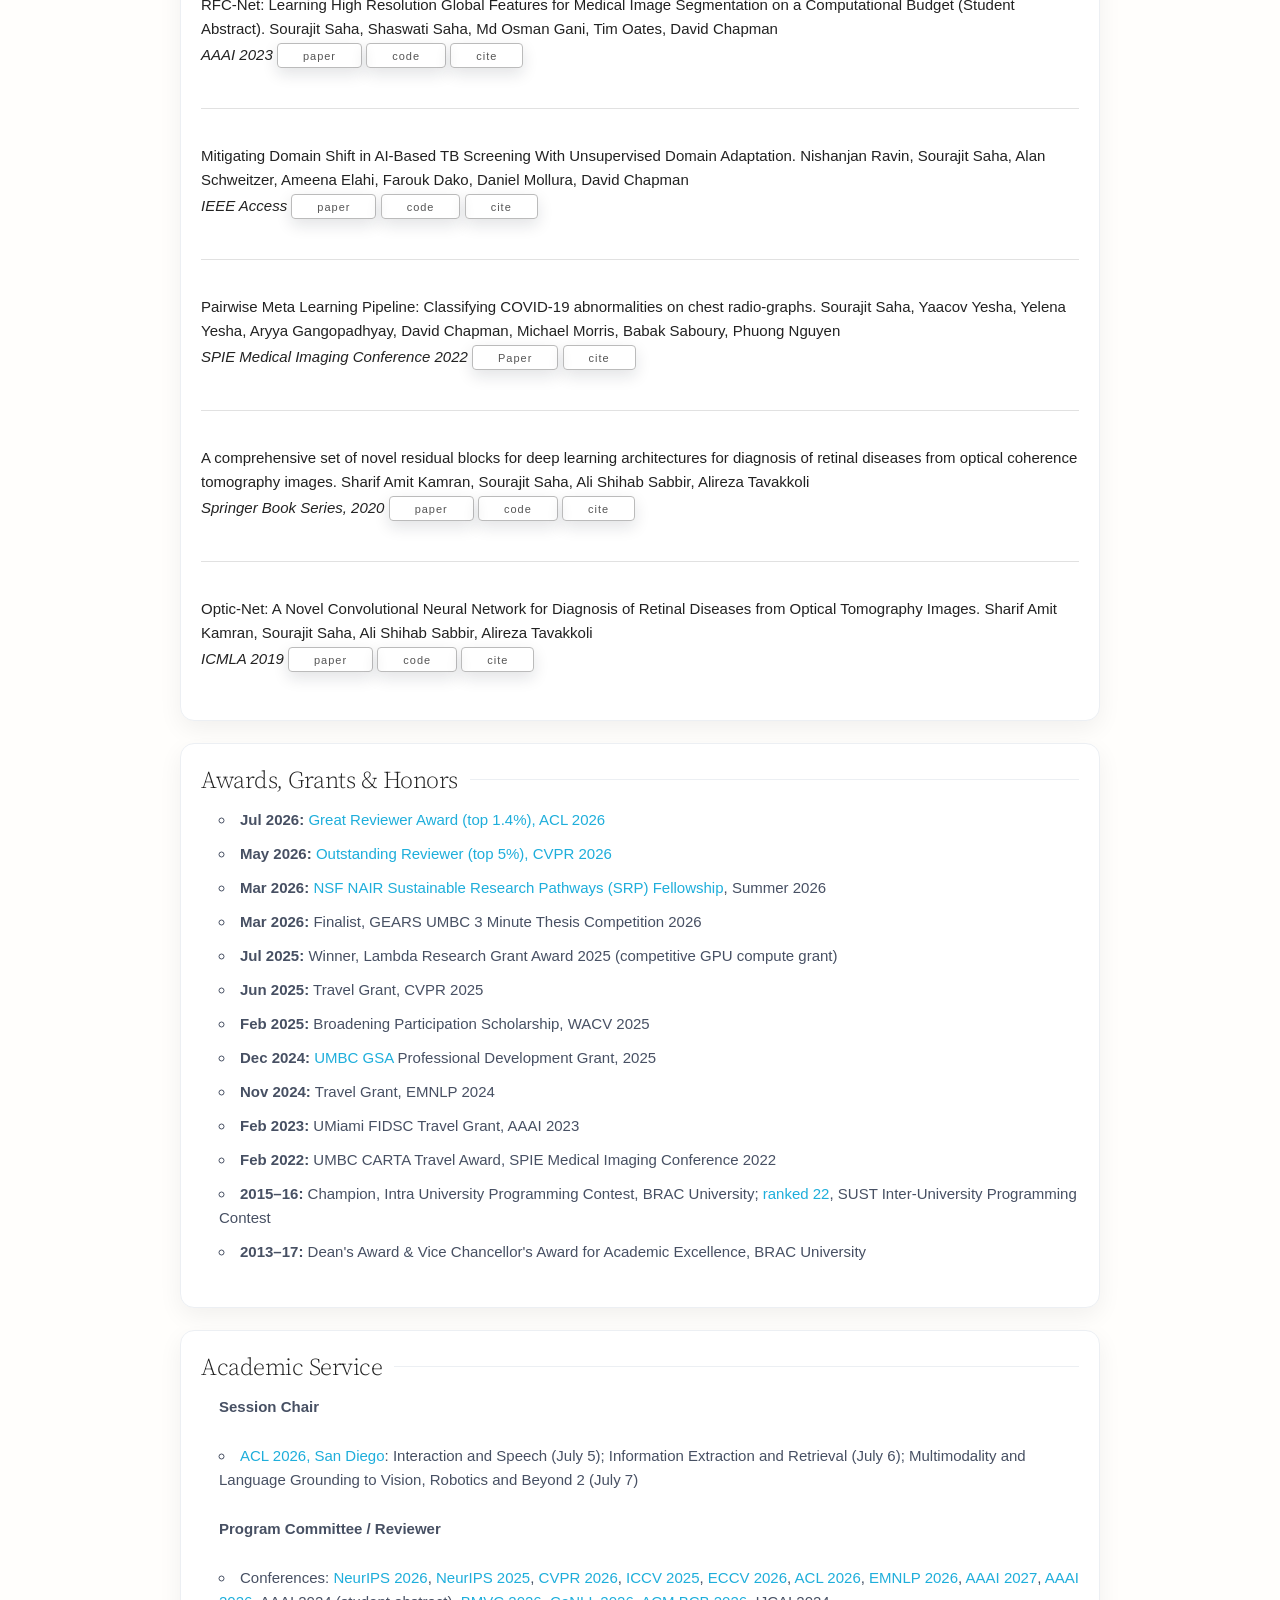
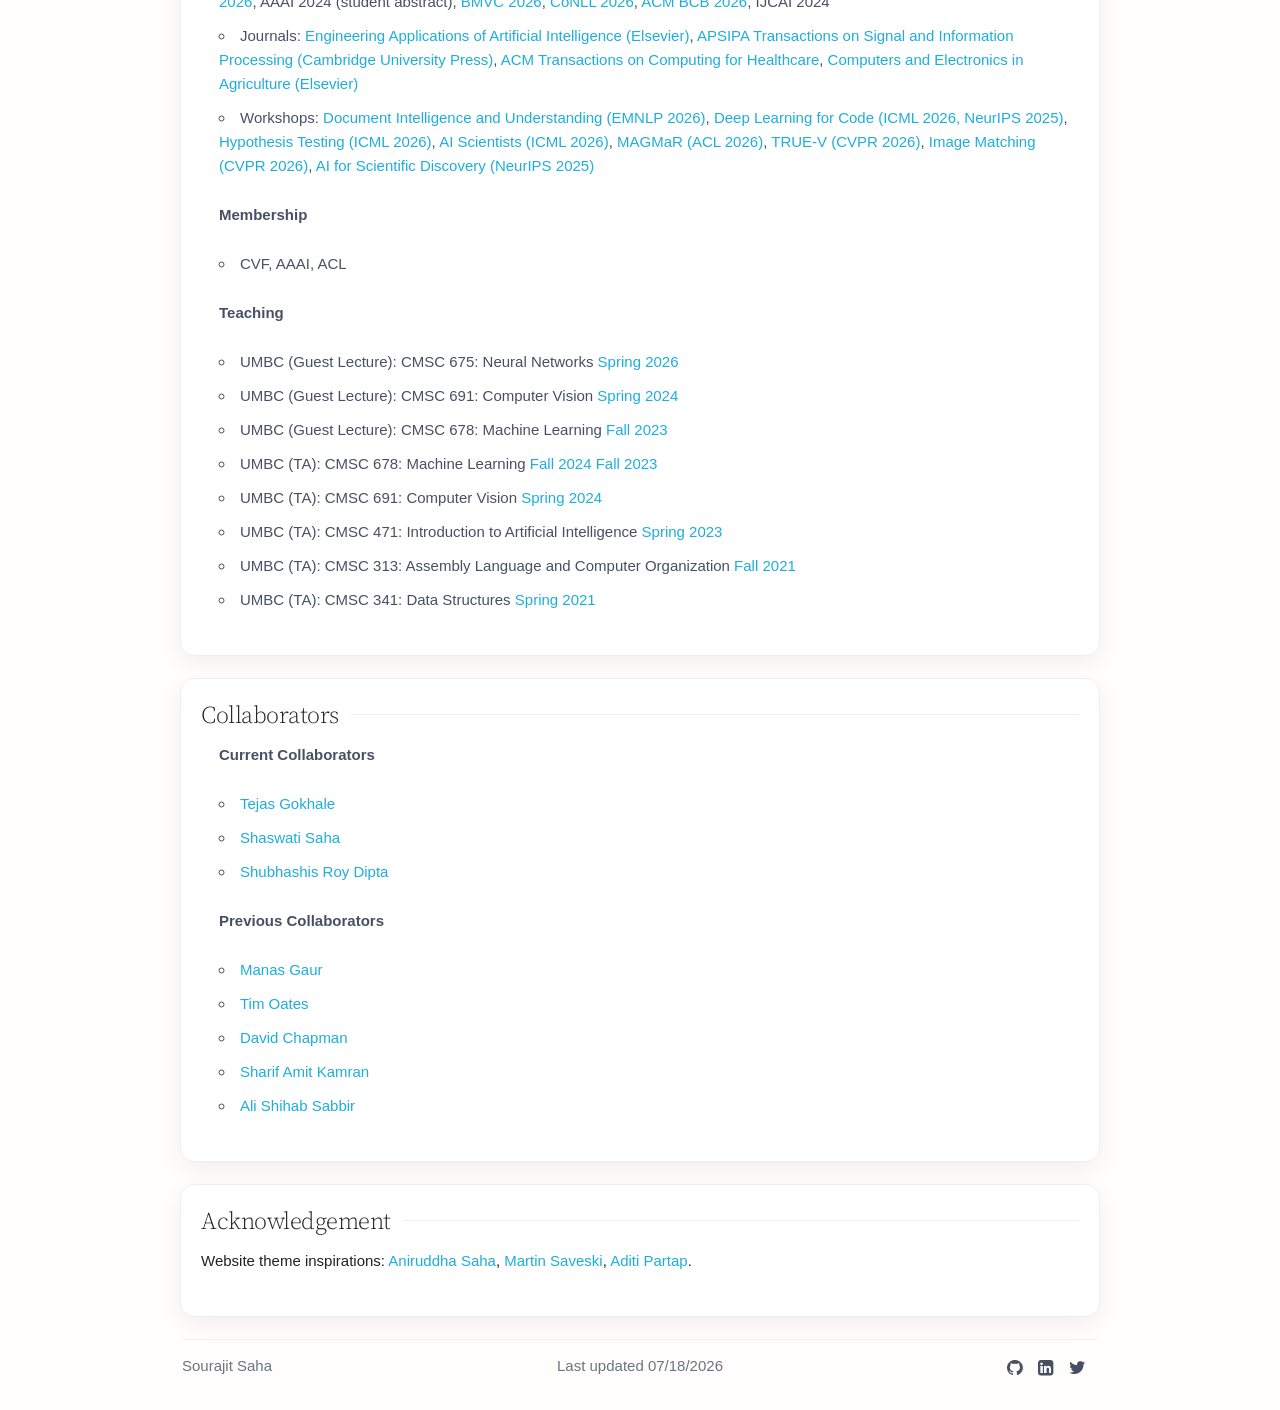
==== commit 64bfd263: "Update index.html" ====
--- a/index.html
+++ b/index.html
@@ -66,6 +66,14 @@
     .chips{display:flex;flex-wrap:wrap;gap:8px;margin-top:12px}
     .chip{background:#f0f6ff;border:1px solid #d7e6ff;color:#0b57d0;border-radius:999px;padding:5px 12px;font-weight:600;font-size:13px}
     .chip a{color:inherit}
+
+    /* News: fixed-height scrollable window */
+    .newsbox{max-height:420px;overflow-y:auto;border:1px solid var(--line);border-radius:12px;background:#fcfdff;padding:4px 14px 10px}
+    .newsbox::-webkit-scrollbar{width:8px}
+    .newsbox::-webkit-scrollbar-track{background:transparent}
+    .newsbox::-webkit-scrollbar-thumb{background:#d7e0ec;border-radius:8px}
+    .newsbox::-webkit-scrollbar-thumb:hover{background:#b9c6d8}
+    .newshint{color:var(--muted);font-size:13px;font-weight:400;white-space:nowrap}
 
     /* Experience entries */
     .xp{display:grid;grid-template-columns:1fr auto;gap:2px 16px;padding:10px 0;border-bottom:1px dashed var(--line)}
@@ -286,7 +294,8 @@
     
     <!-- News -->
     <section class="card block" id="news">
-      <h5>News</h5>
+      <h5>News <span class="newshint">scroll for older news &darr;</span></h5>
+      <div class="newsbox">
       <ul>
         <li style="color:red;"><b>Jul 2026:</b> Received the <a href="https://2026.aclweb.org/program/outstanding_reviewers/">Great Reviewer Award (top 1.4%) at ACL 2026</a></li>
         <li><b>Jul 2026:</b> Presented <a href="https://sourajitcs.github.io/multiscore/">MULTI-SCORE</a> at the ACL 2026 <a href="https://drive.google.com/file/d/1QiJFOmMjvDgsDo3i1XzlQnImxe3RU_Cy/view">Oral Session: Information Extraction and Retrieval</a>, and gave an invited talk at the <a href="https://nlp.jhu.edu/magmar/">MAGMaR 2026 workshop</a>, San Diego</li>
@@ -318,14 +327,6 @@
         <li><b>Dec 2024:</b> Received <a href="https://gsa.umbc.edu/grants-program/">UMBC GSA</a> Professional Development Grant, 2025</li>
         <li><b>Oct 2024:</b> One paper accepted at <a href="https://wacv2025.thecvf.com/">WACV 2025</a> in Tucson, Arizona <a href="https://arxiv.org/pdf/2404.07410">(Preprint)</a></li>
         <li style="color:red";><b>Mar 2024:</b> Got accepted into <a href="https://hltcoe.jhu.edu/research/scale/scale-2024/">SCALE 2024</a> at JHU to work on event-based visual content retrieval on summer'24</li>
-      </ul>
-      <button class="button" onclick="more_news_toggle()" id="more_news_button">Read more</button> Click to see older news
-      <script>
-        function more_news_toggle(){var m=document.getElementById('more_news');var b=document.getElementById('more_news_button');if(m.style.display==='none'){m.style.display='inline';b.innerHTML='See less';}else{m.style.display='none';b.innerHTML='Read more';}}
-      </script>
-    </section>
-    <div id="more_news" style="display:none;" class="card block">
-      <ul>
         <li><b>Feb 2024:</b> Guest lecture on CMSC 691: Computer Vision at UMBC</li>
         <li><b>Feb 2024:</b> Serving as Program Committee for IJCAI 2024, ACM Transactions on Computing for Healthcare</li>
         <li><b>Nov 2023:</b> Guest lecture on CMSC 678: (Graduate) Machine Learning at UMBC</li>
@@ -344,7 +345,8 @@
         <li><b>Dec 2018:</b> One paper accepted at <a href="https://www.sciencedirect.com/science/article/pii/S1877050918308858"> ELSEVIER - Procedia Computer Science</a></li>
         <li><b>Jul 2018:</b> I joined IUB as a Research Assistant.</li>
       </ul>
-    </div>
+      </div>
+    </section>
 
     <!-- Publications -->
     <section class="card block" id="publications">
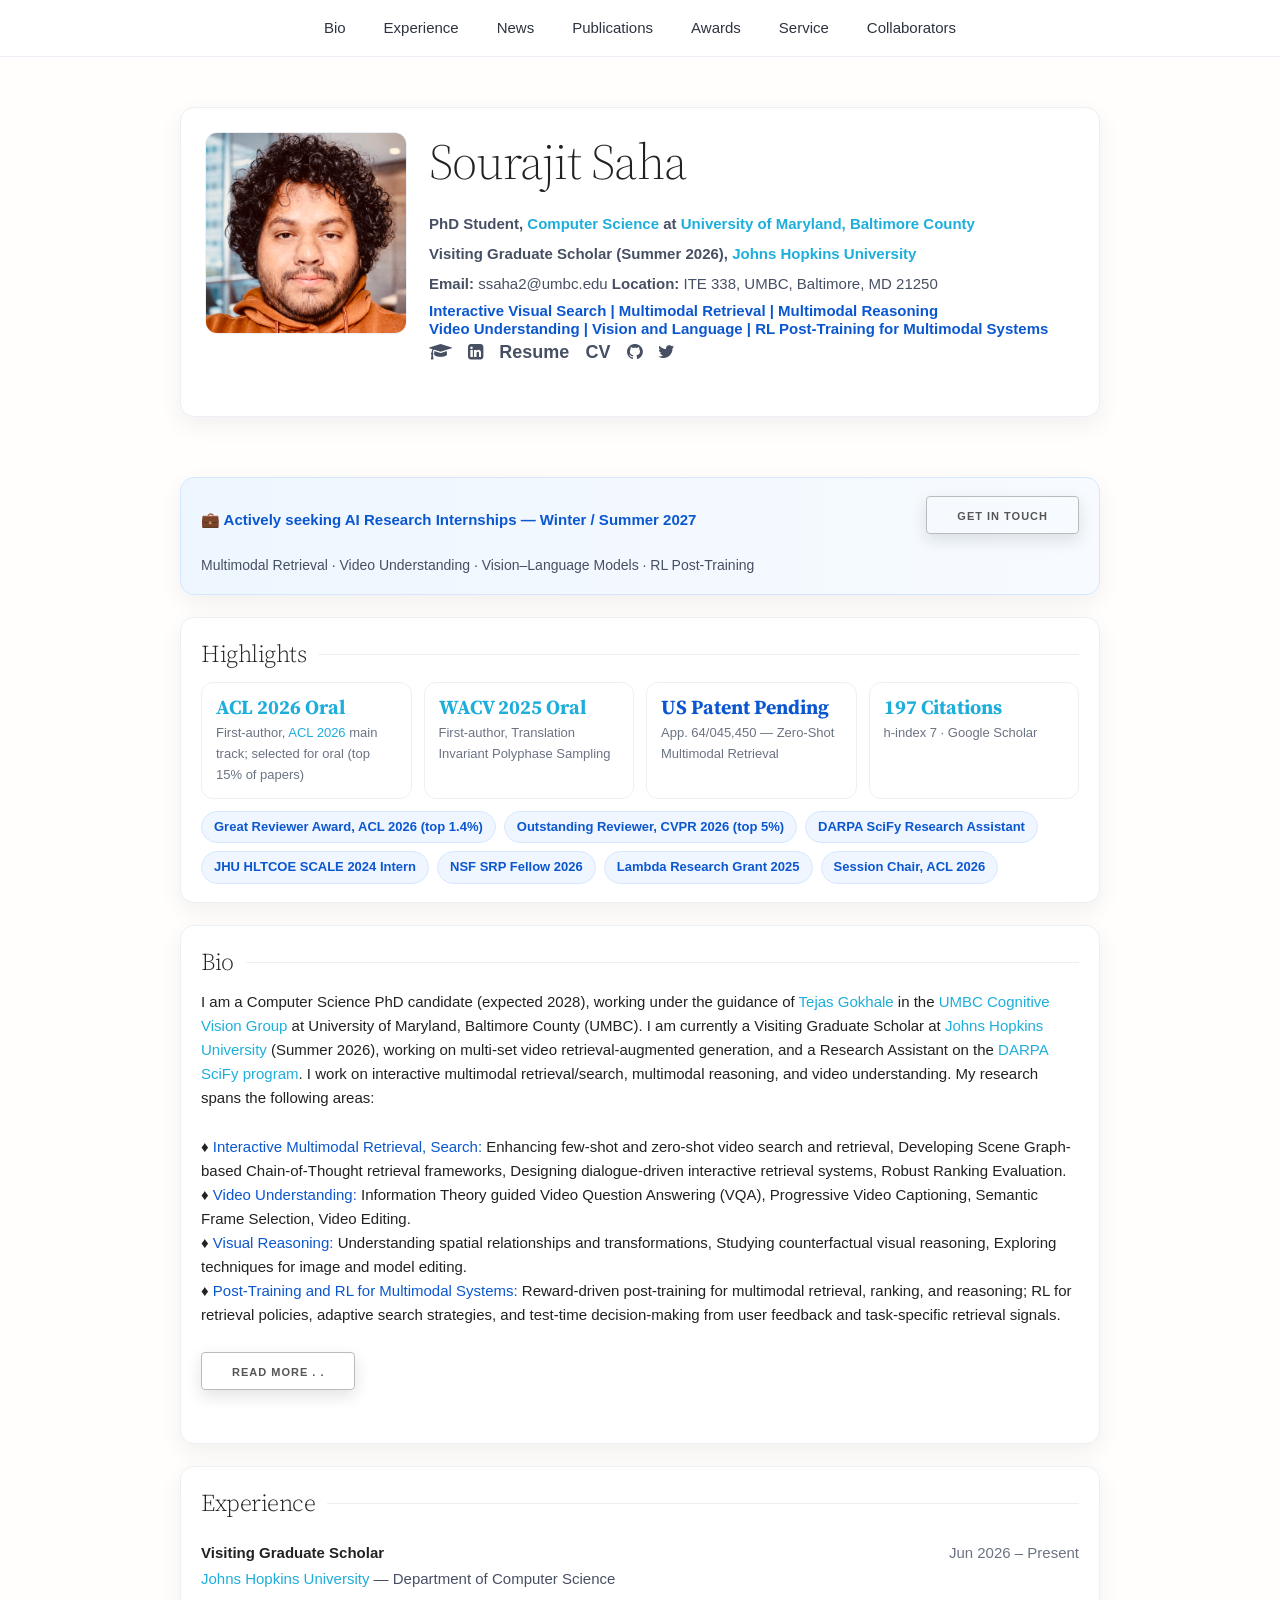
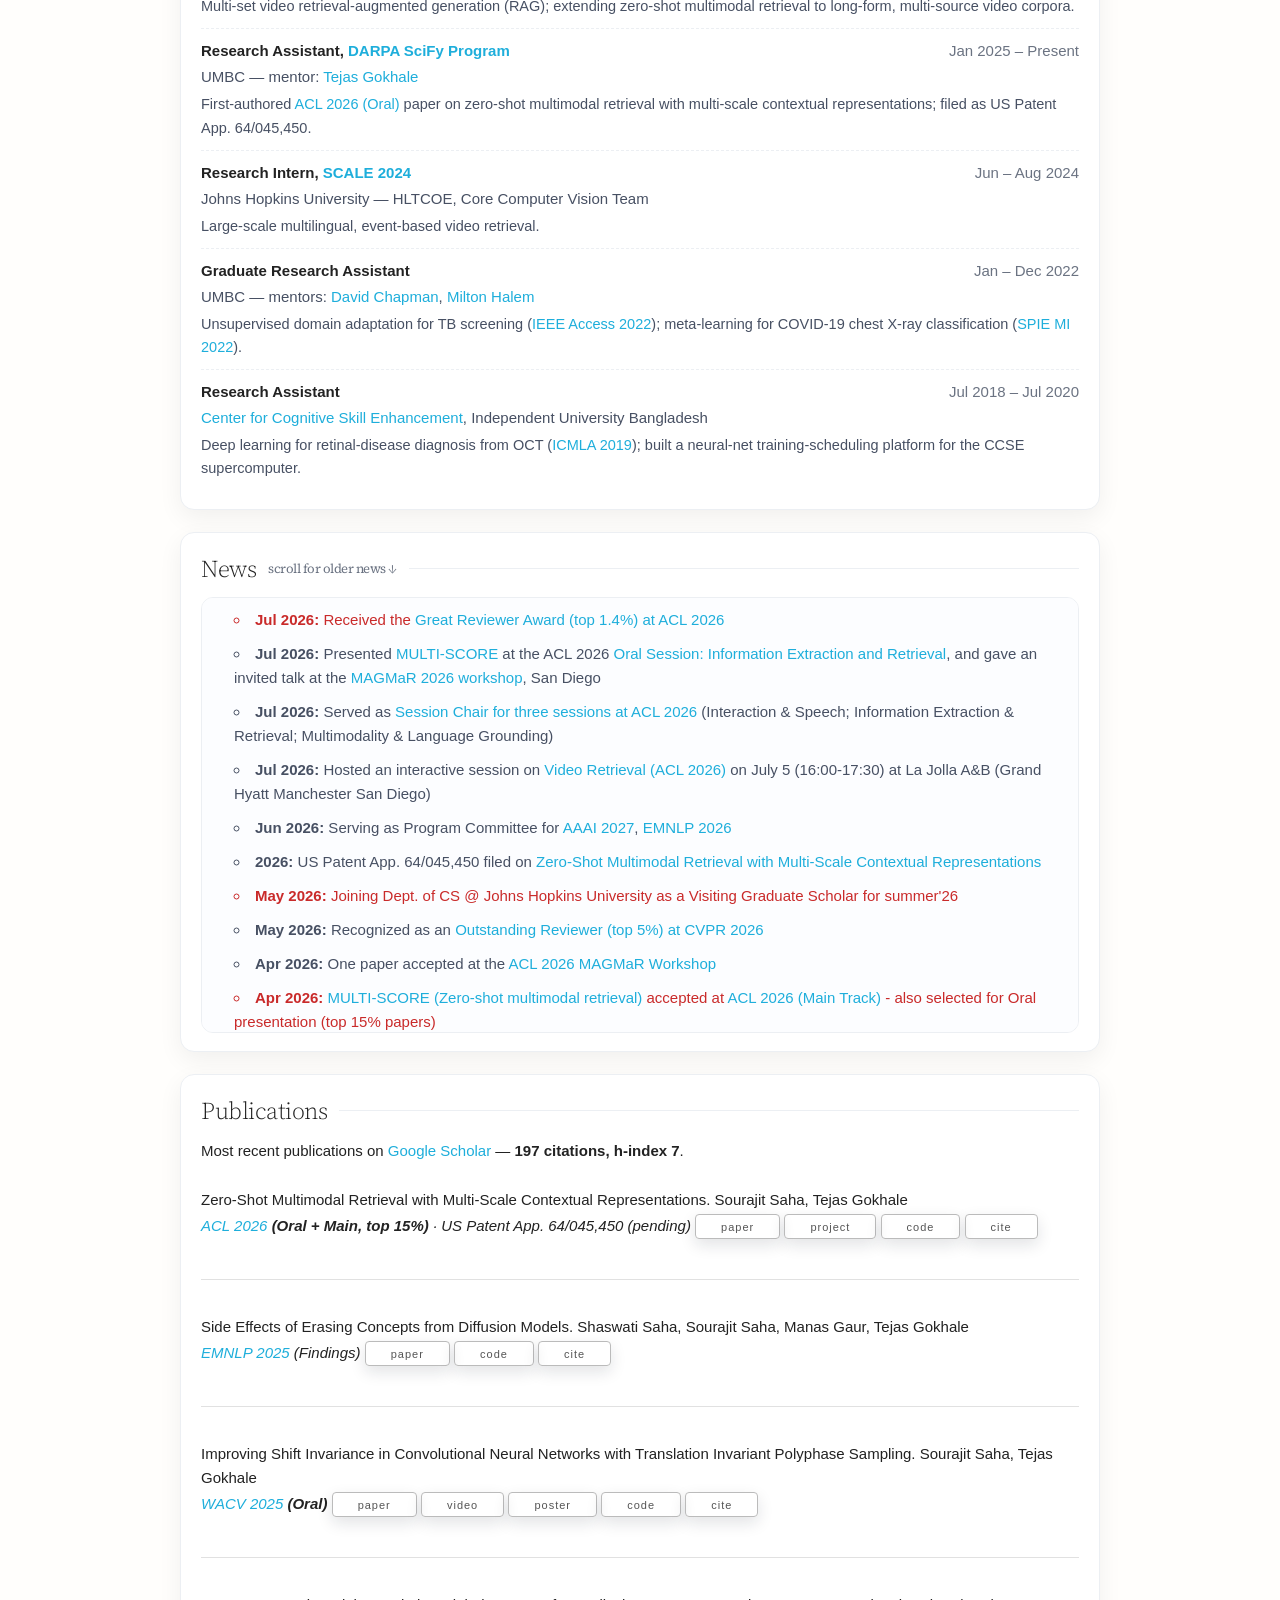
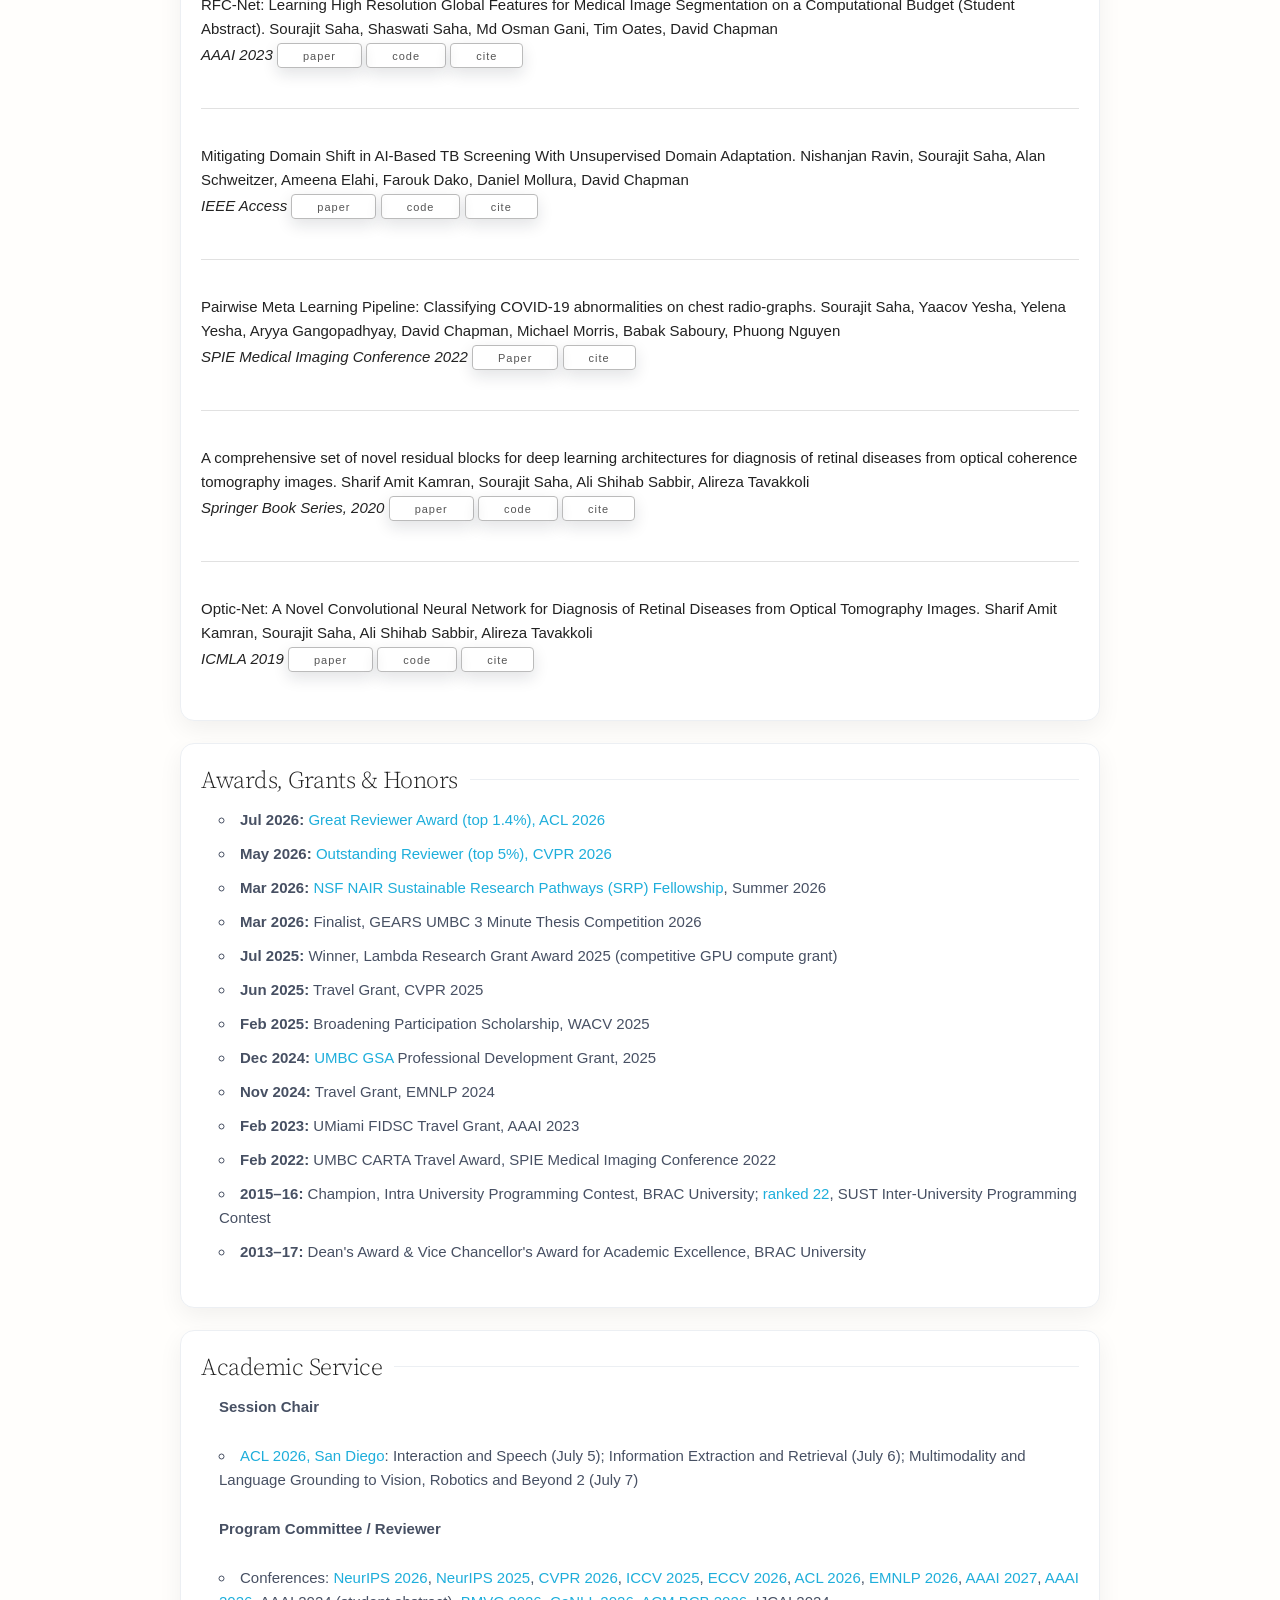
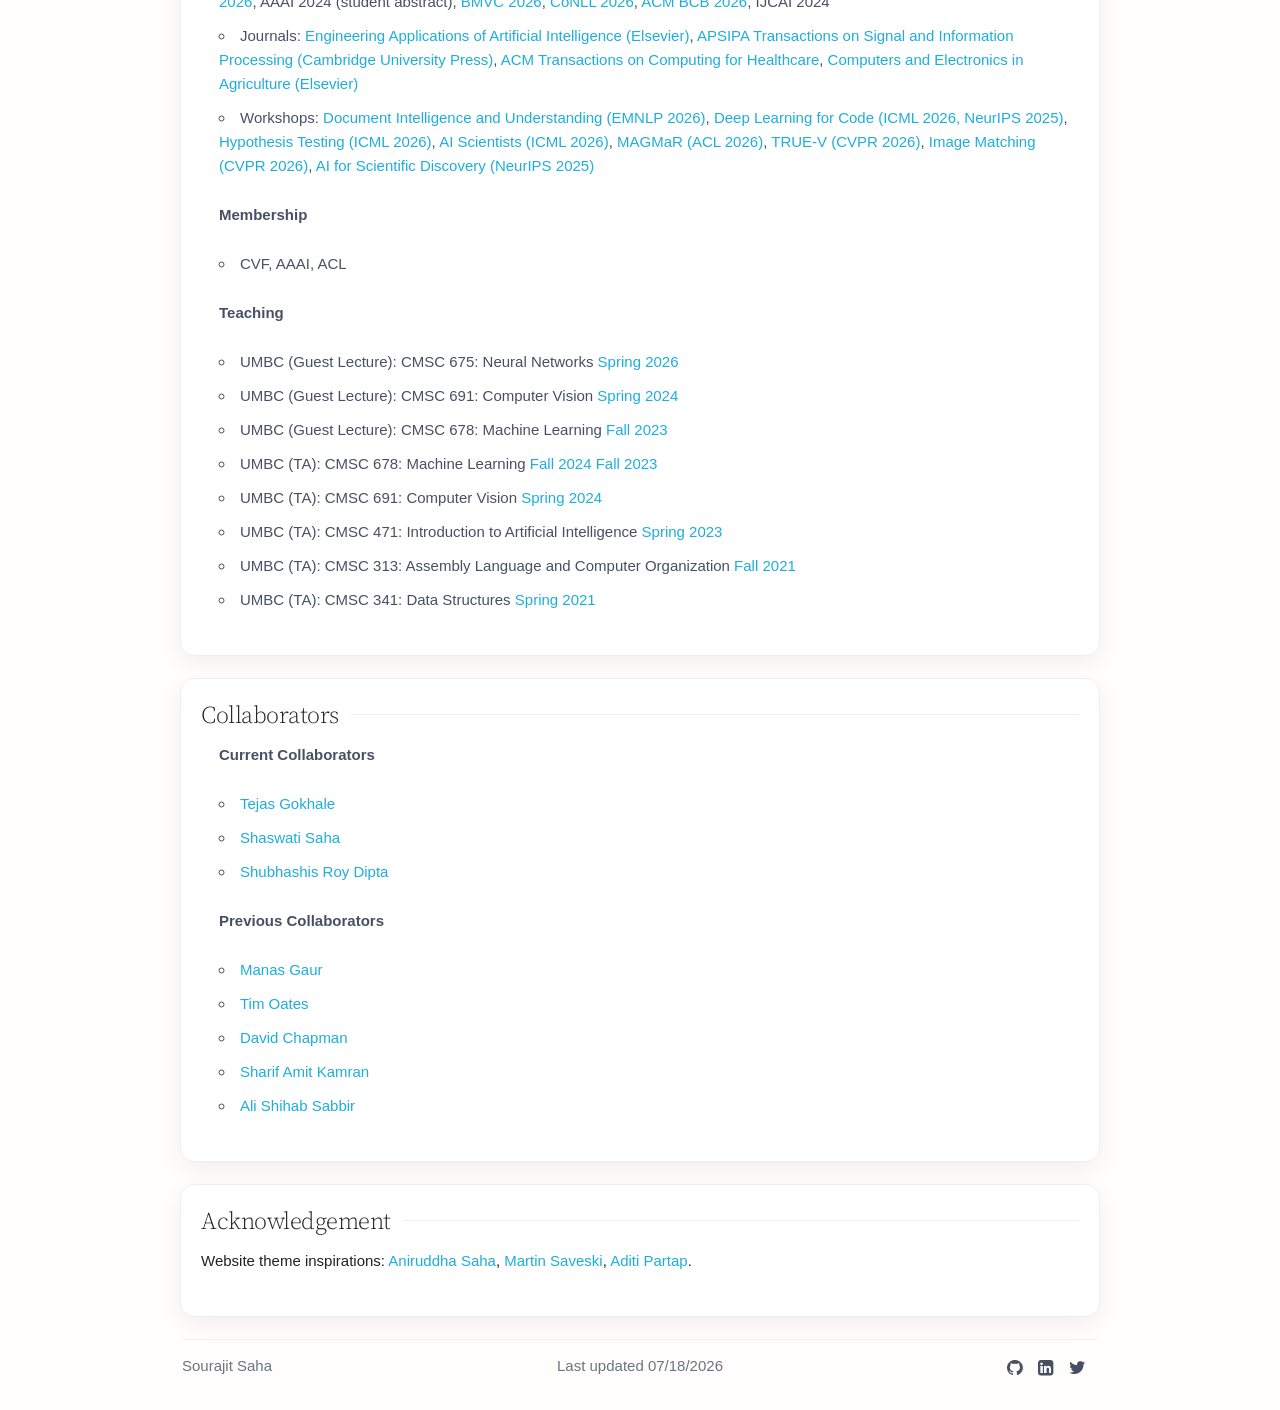
==== commit a1a77dd2: "Update index.html" ====
--- a/index.html
+++ b/index.html
@@ -125,7 +125,7 @@
         <a href="/"><img id="random-image" class="avatar" alt="Random Image" src=""/></a>
         <div>
           <h1>Sourajit Saha</h1>
-          <p class="lead"><strong>PhD Candidate, <a href="https://www.csee.umbc.edu/">Computer Science</a> at <a href="https://umbc.edu/">University of Maryland, Baltimore County</a></strong></p>
+          <p class="lead"><strong>PhD Student, <a href="https://www.csee.umbc.edu/">Computer Science</a> at <a href="https://umbc.edu/">University of Maryland, Baltimore County</a></strong></p>
           <p class="lead"><strong>Visiting Graduate Scholar (Summer 2026), <a href="https://www.cs.jhu.edu/">Johns Hopkins University</a></strong></p>
           <p class="lead"><strong>Email:</strong> ssaha2@umbc.edu <strong>Location:</strong> ITE 338, UMBC, Baltimore, MD 21250</p>
           <p class="kicker tight" style="color:blue;">
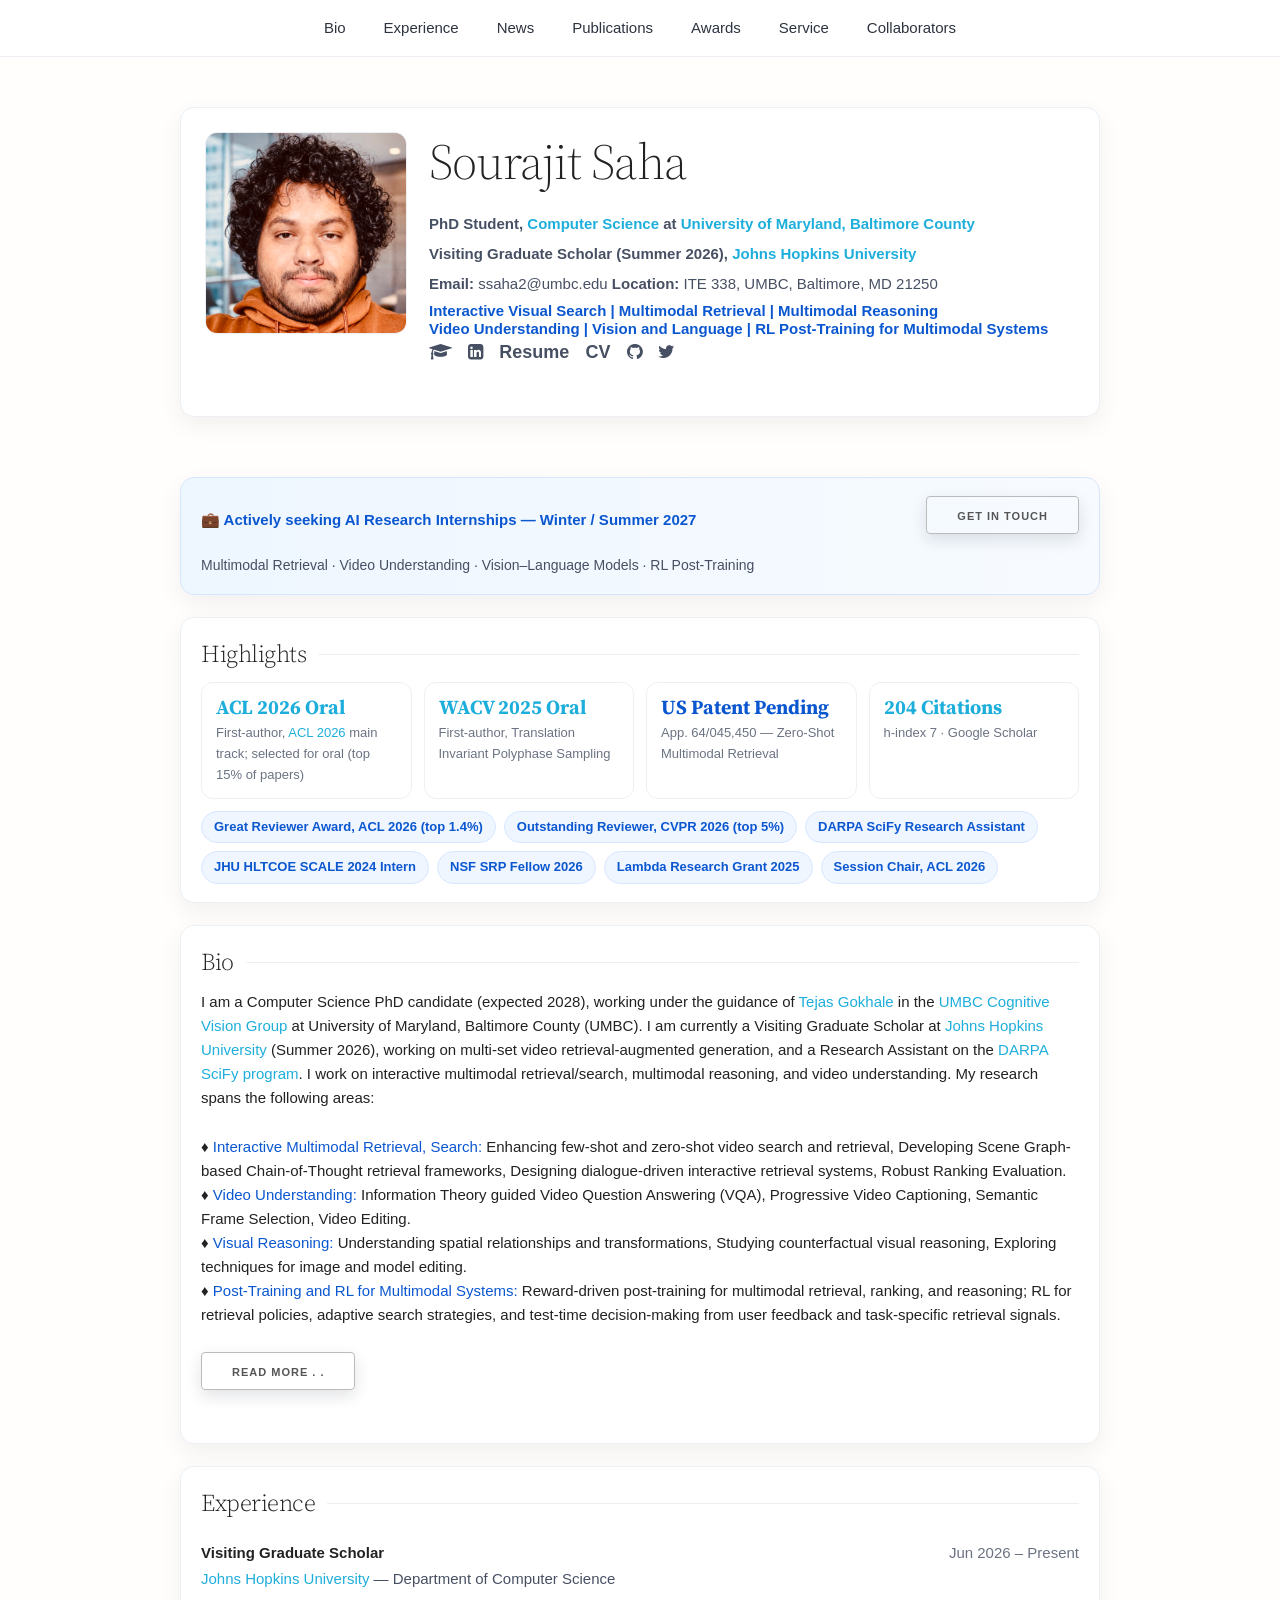
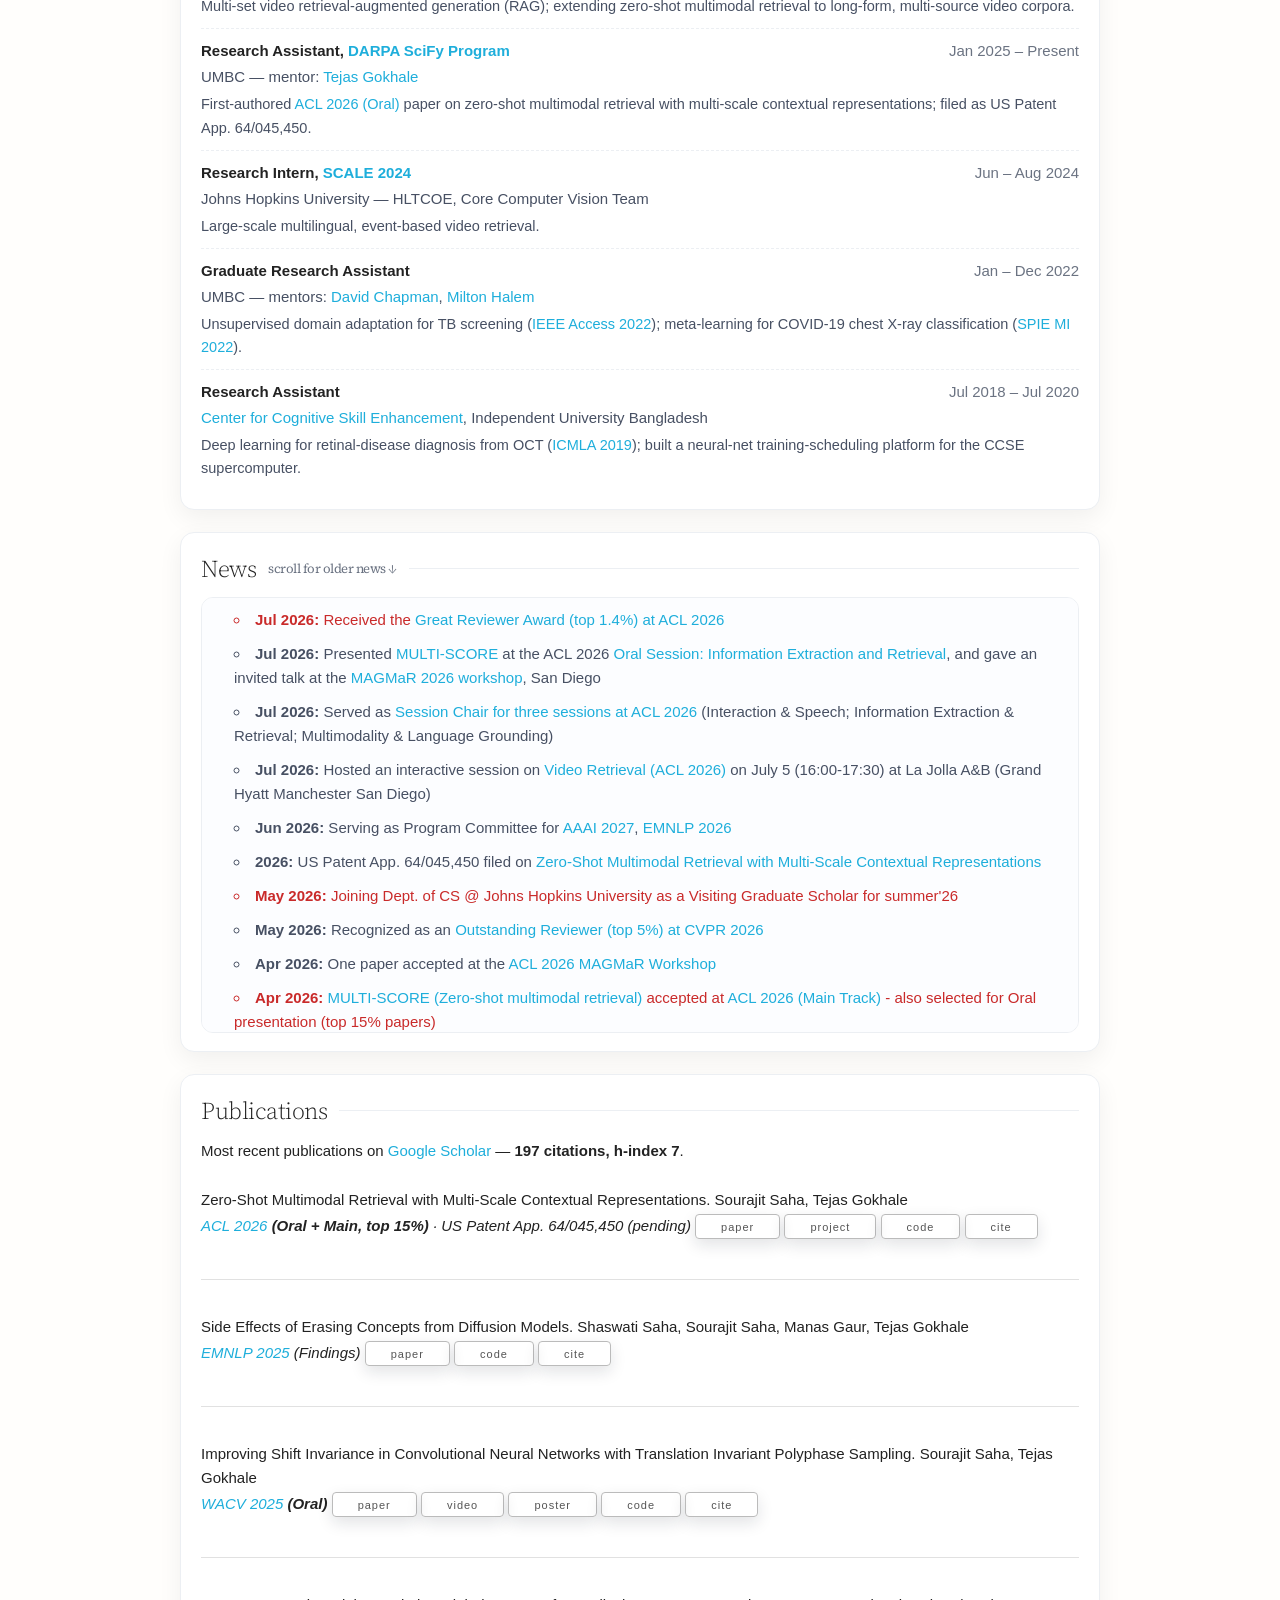
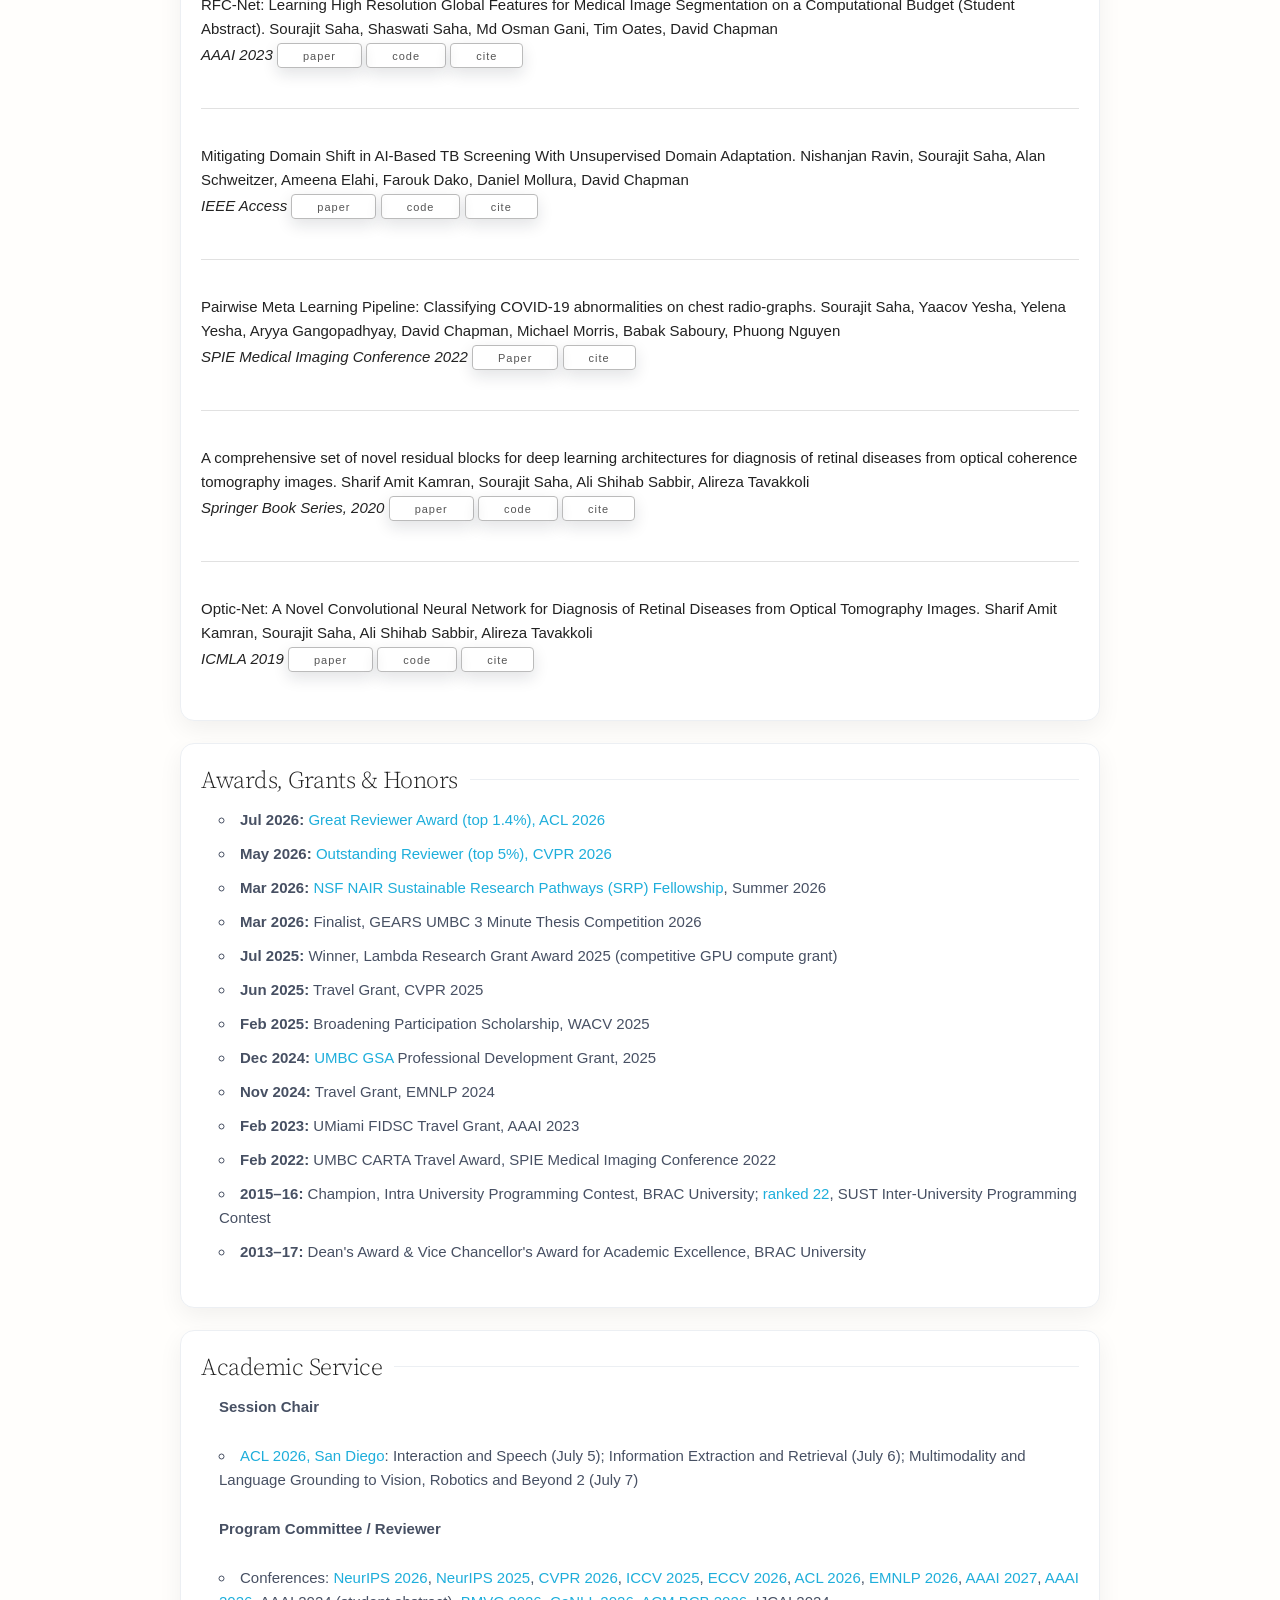
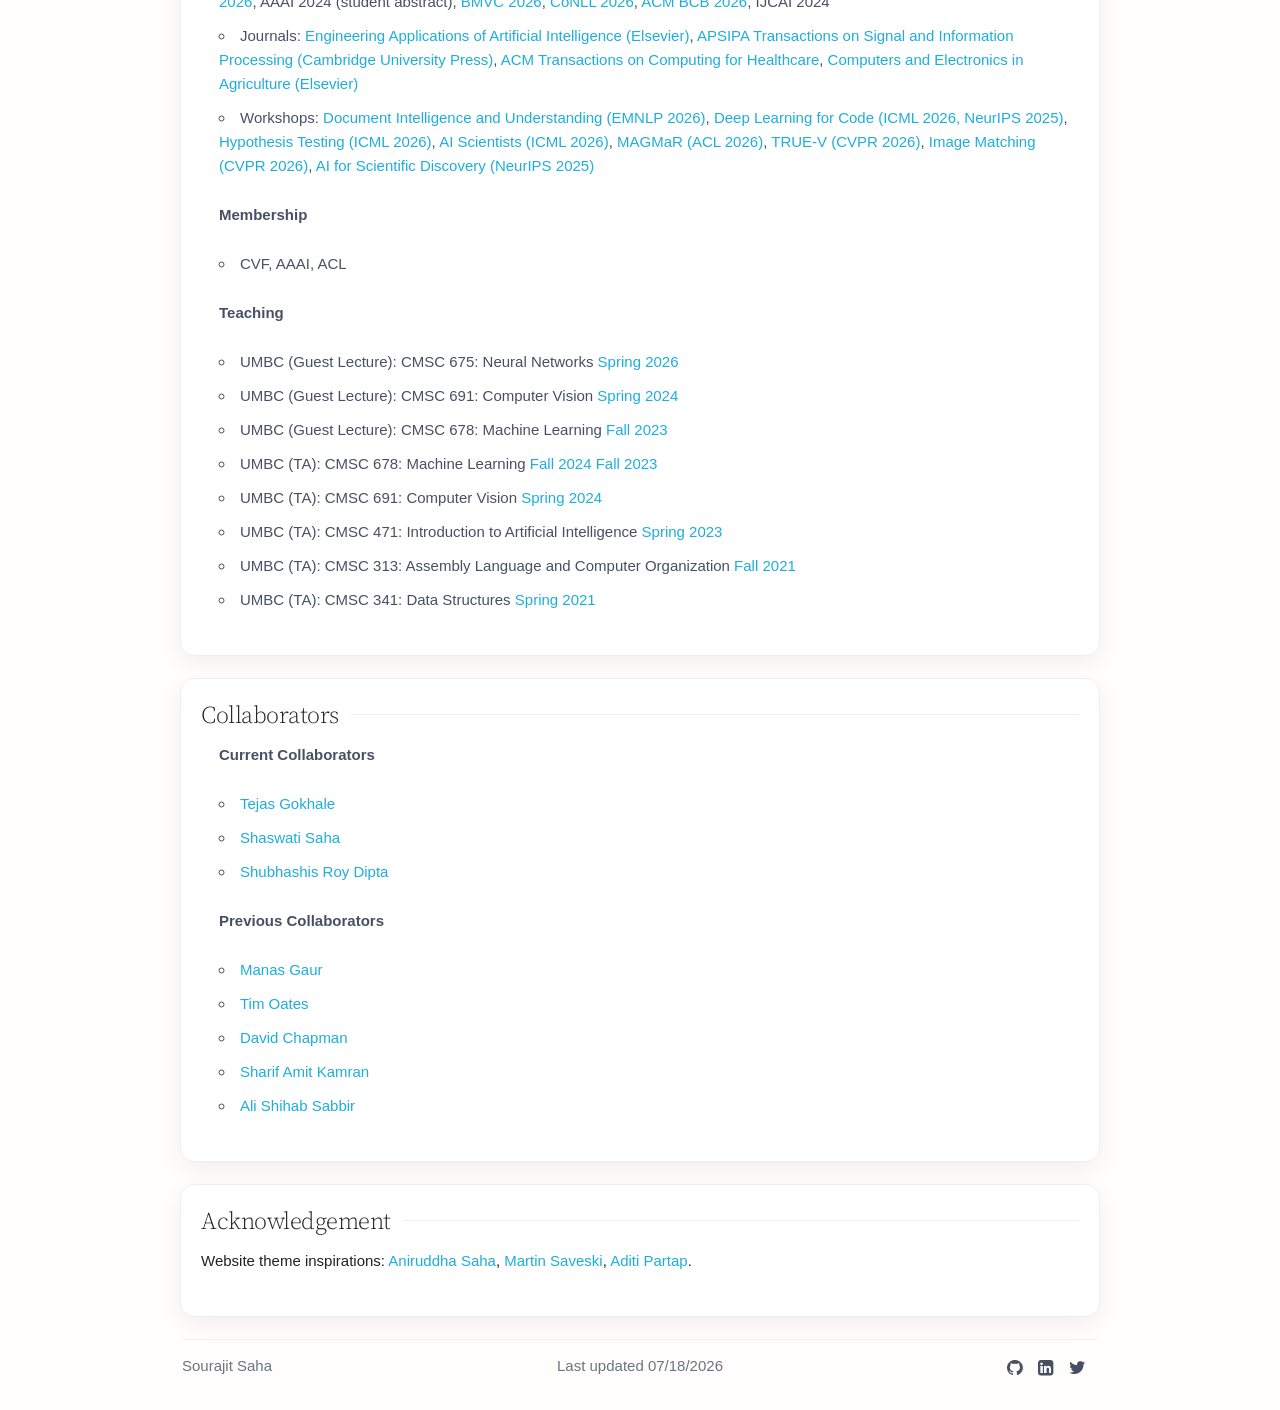
==== commit ae7606a6: "Update index.html" ====
--- a/index.html
+++ b/index.html
@@ -176,7 +176,7 @@
           <div class="cap">App. 64/045,450 — Zero-Shot Multimodal Retrieval</div>
         </div>
         <div class="stat">
-          <div class="num"><a href="https://scholar.google.com/citations?hl=en&user=f8wIuGcAAAAJ&view_op=list_works&sortby=pubdate">197 Citations</a></div>
+          <div class="num"><a href="https://scholar.google.com/citations?hl=en&user=f8wIuGcAAAAJ&view_op=list_works&sortby=pubdate">204 Citations</a></div>
           <div class="cap">h-index 7 &middot; Google Scholar</div>
         </div>
       </div>
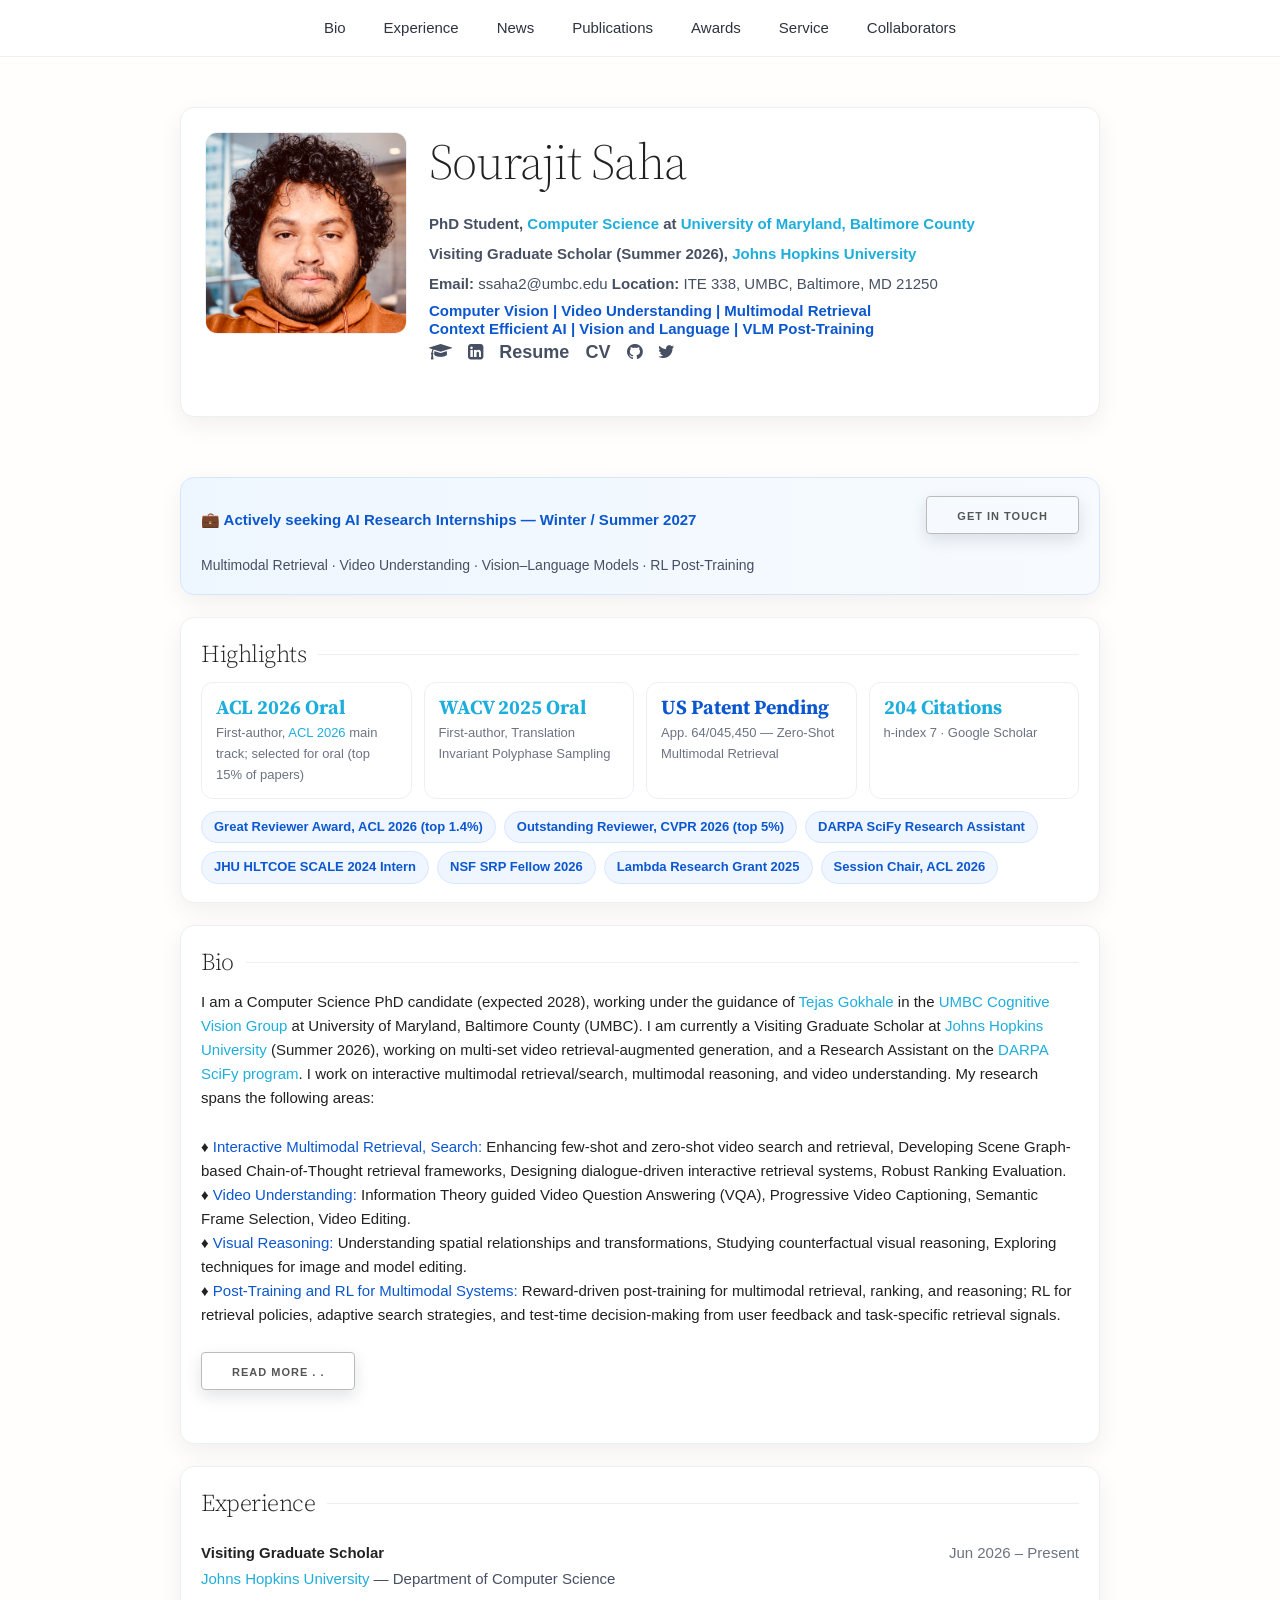
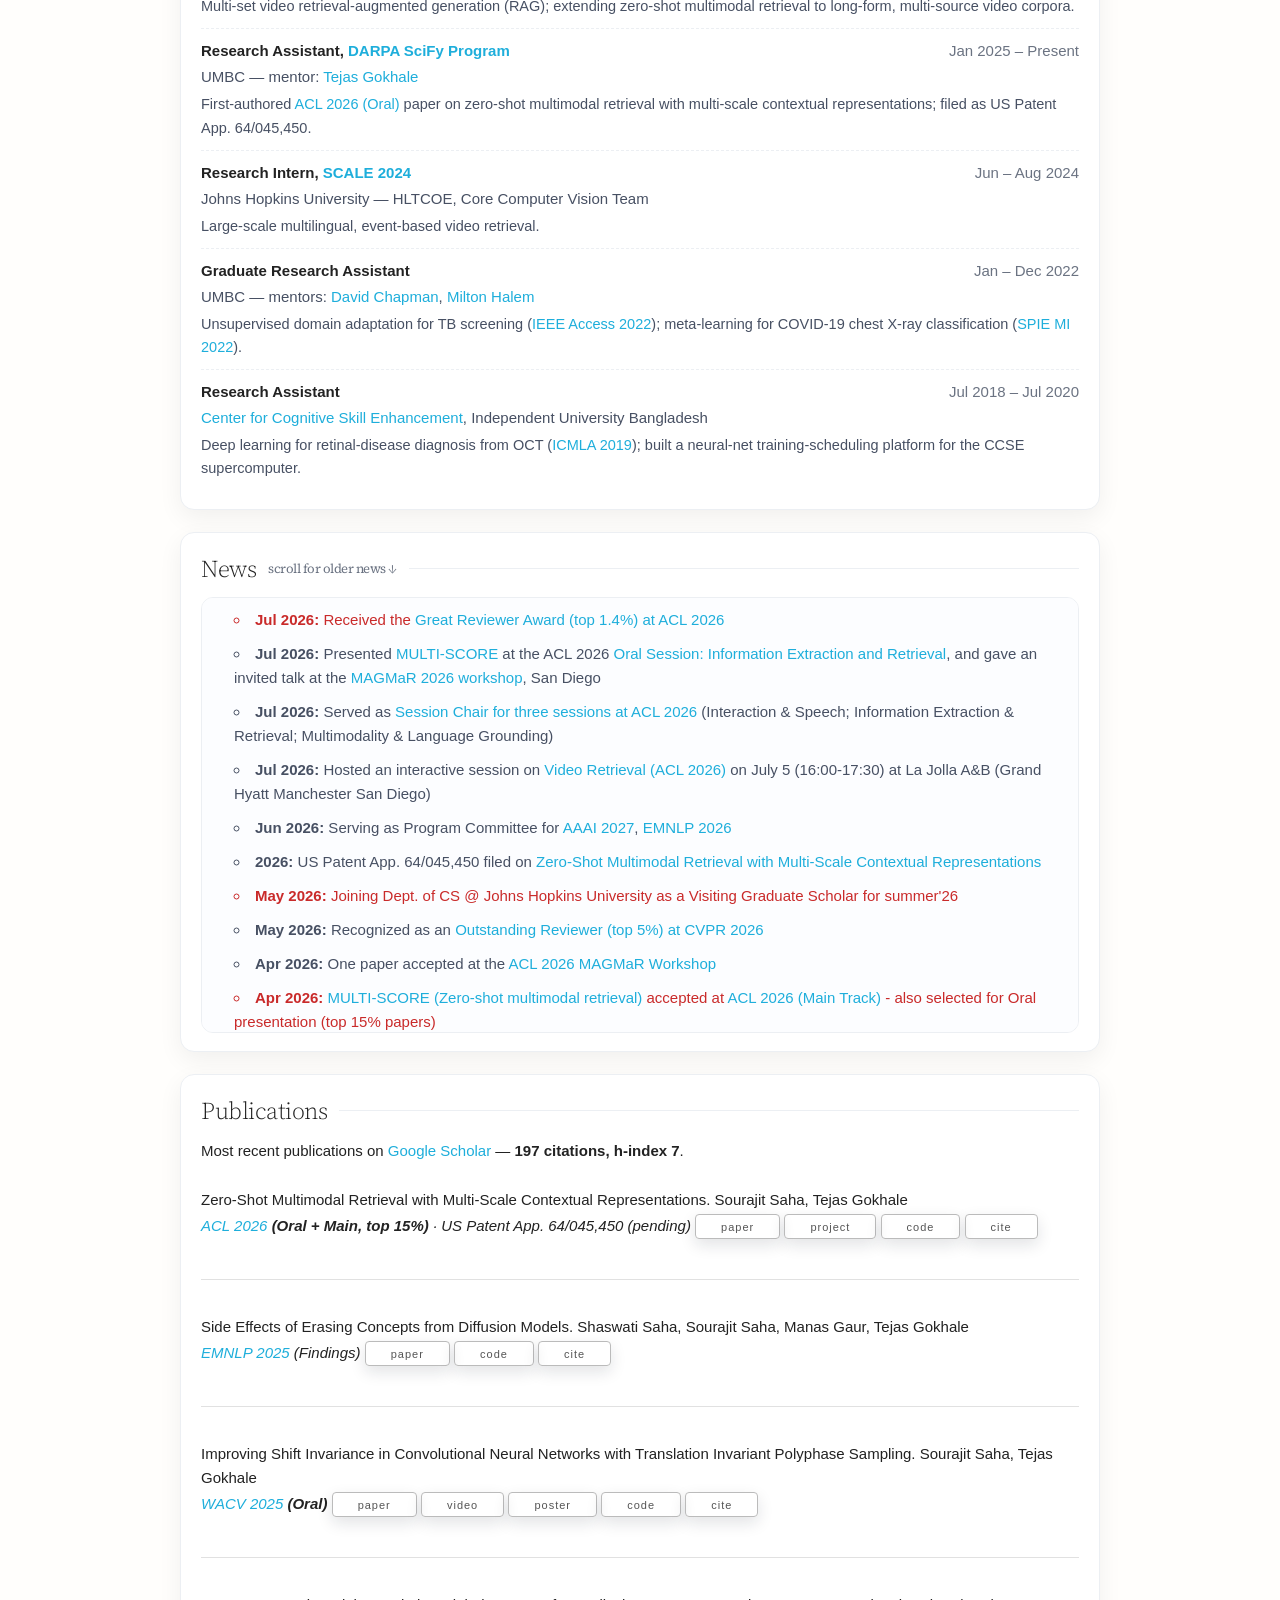
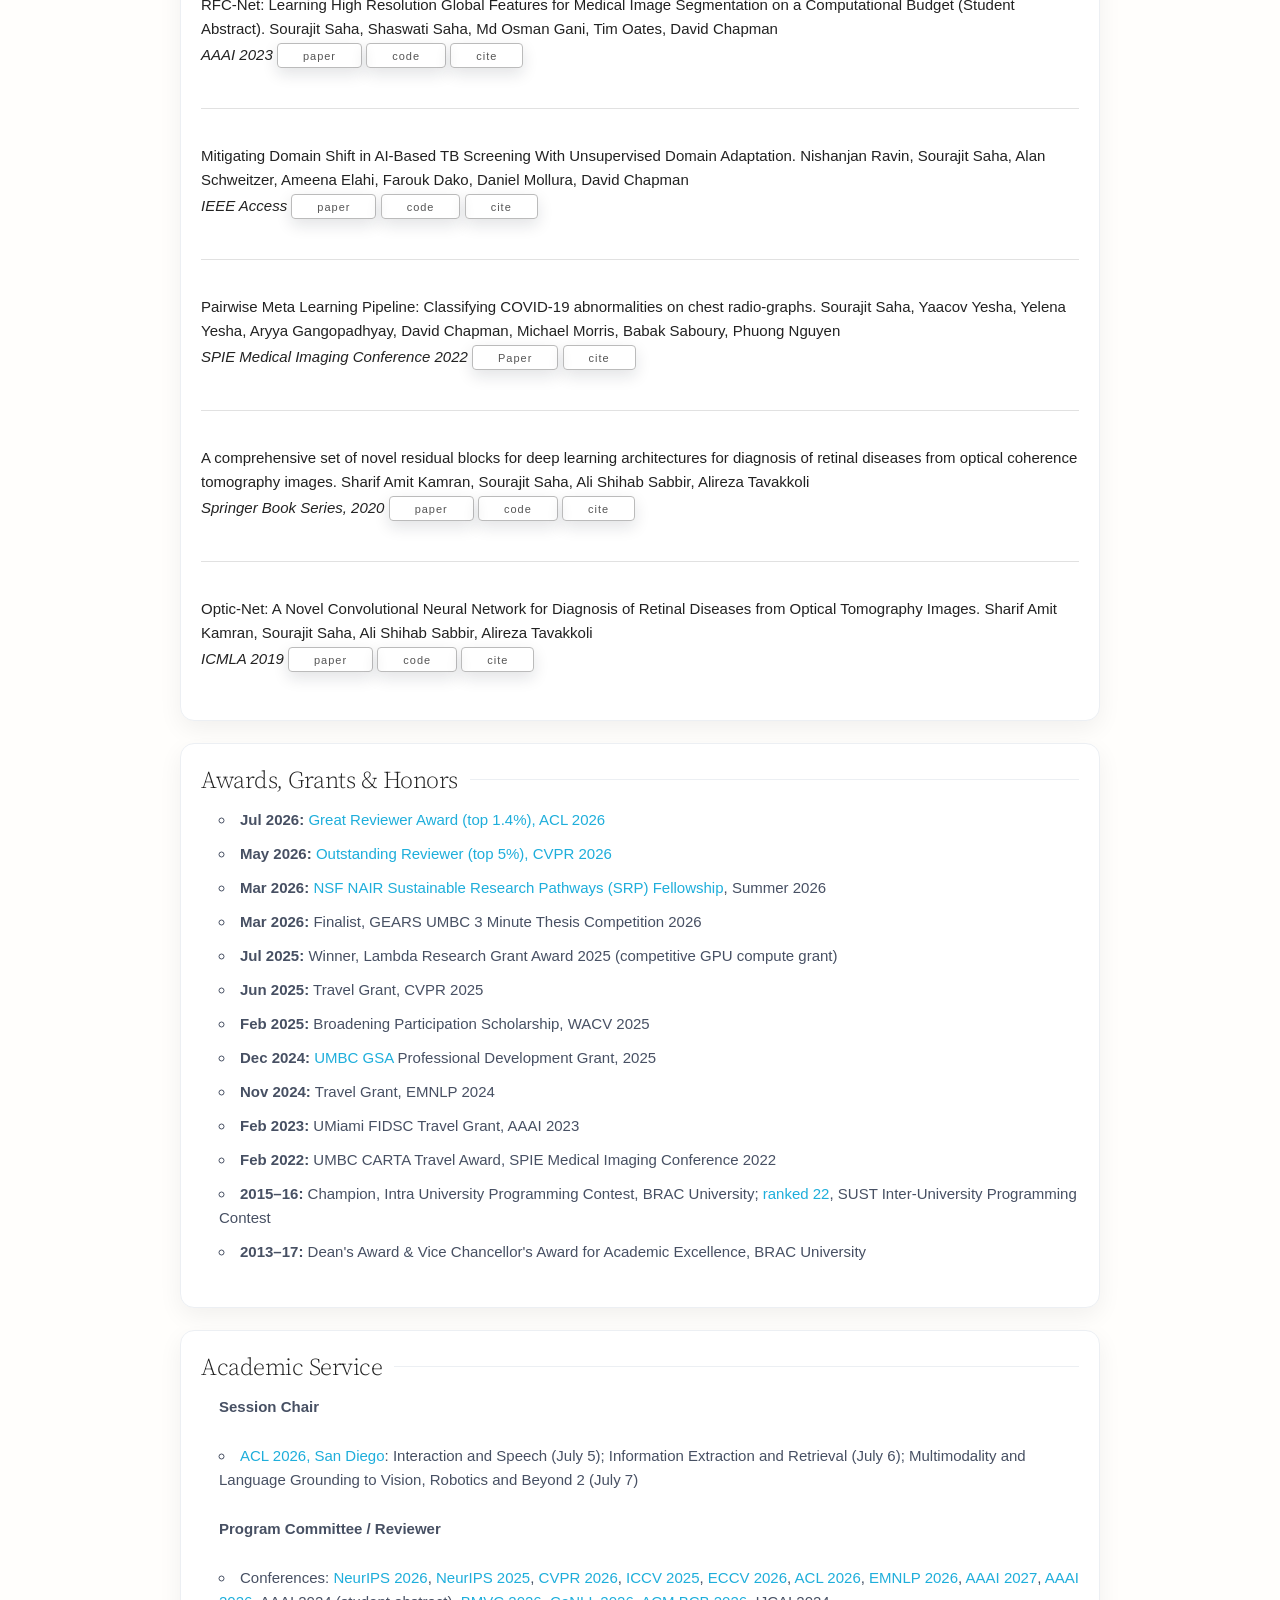
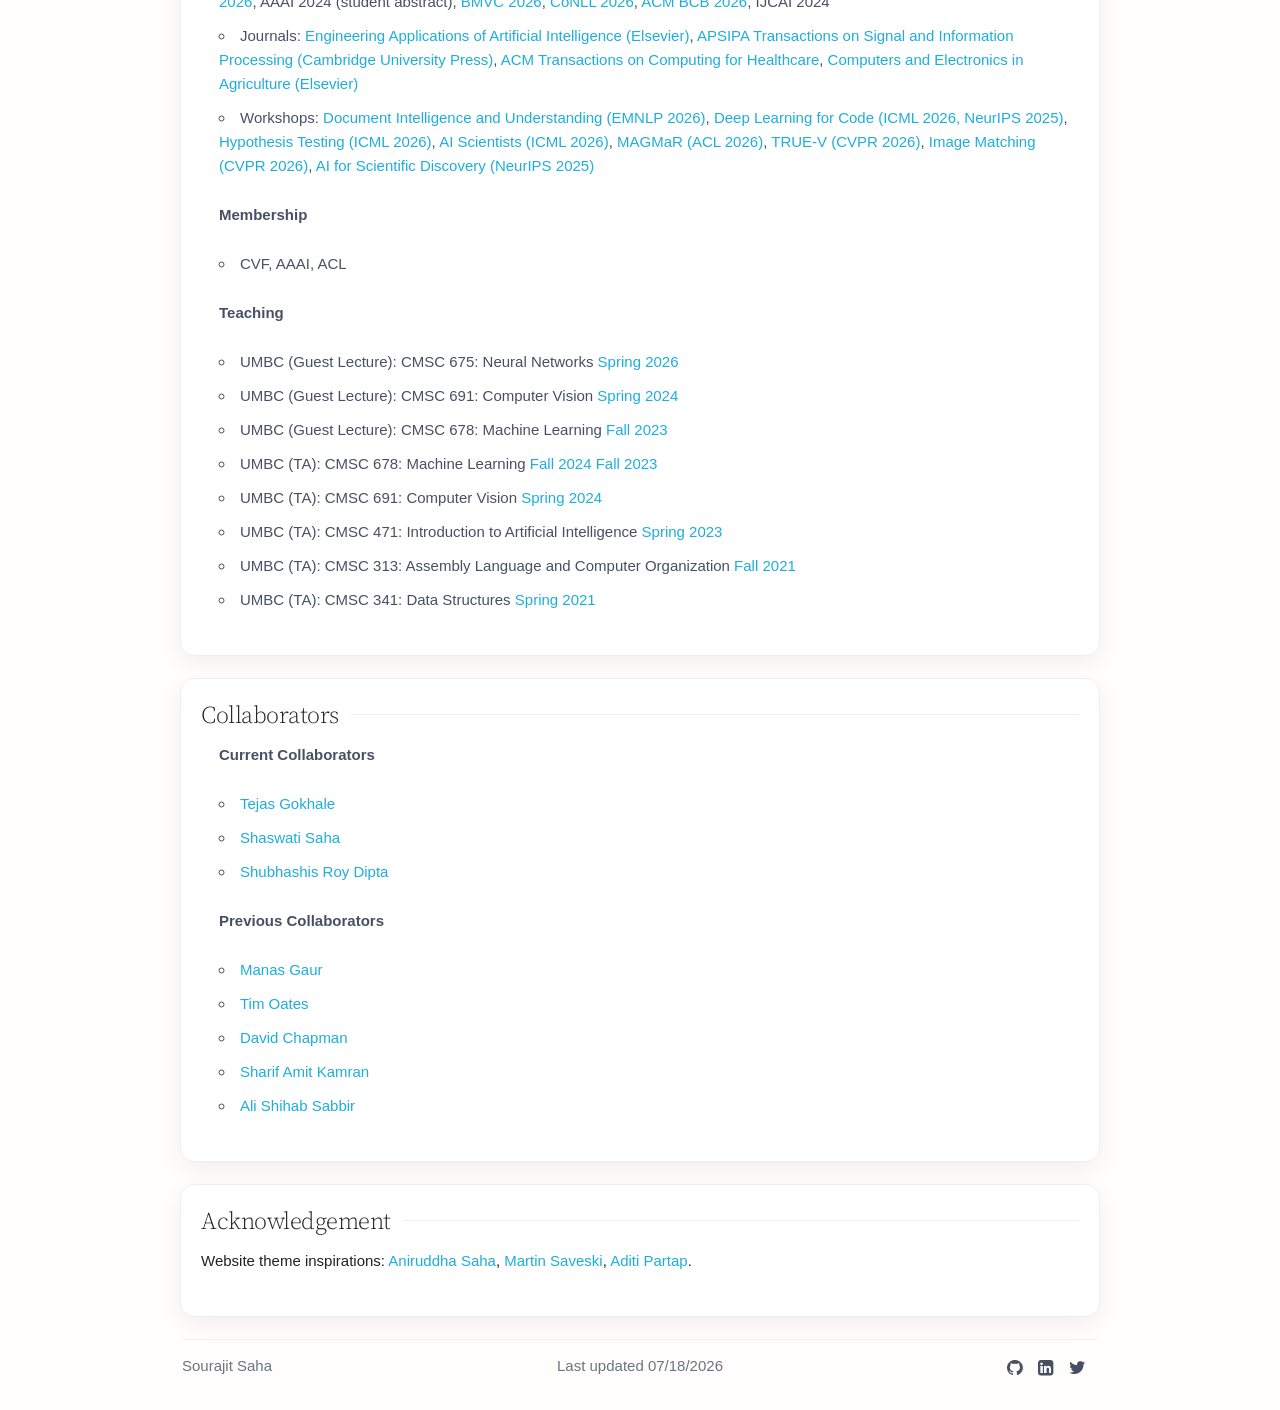
==== commit a4ed33b5: "Update index.html" ====
--- a/index.html
+++ b/index.html
@@ -129,10 +129,10 @@
           <p class="lead"><strong>Visiting Graduate Scholar (Summer 2026), <a href="https://www.cs.jhu.edu/">Johns Hopkins University</a></strong></p>
           <p class="lead"><strong>Email:</strong> ssaha2@umbc.edu <strong>Location:</strong> ITE 338, UMBC, Baltimore, MD 21250</p>
           <p class="kicker tight" style="color:blue;">
-            Interactive Visual Search | Multimodal Retrieval | Multimodal Reasoning
+            Computer Vision | Video Understanding | Multimodal Retrieval
           </p>
           <p class="kicker tight" style="color:blue;">
-            Video Understanding | Vision and Language | RL Post-Training for Multimodal Systems
+            Context Efficient AI | Vision and Language | VLM Post-Training
           </p>
           <p class="icons">
             <span onclick="window.open('https://scholar.google.com/citations?hl=en&user=f8wIuGcAAAAJ&view_op=list_works&sortby=pubdate')"><i class="fa fa-graduation-cap"></i></span>
